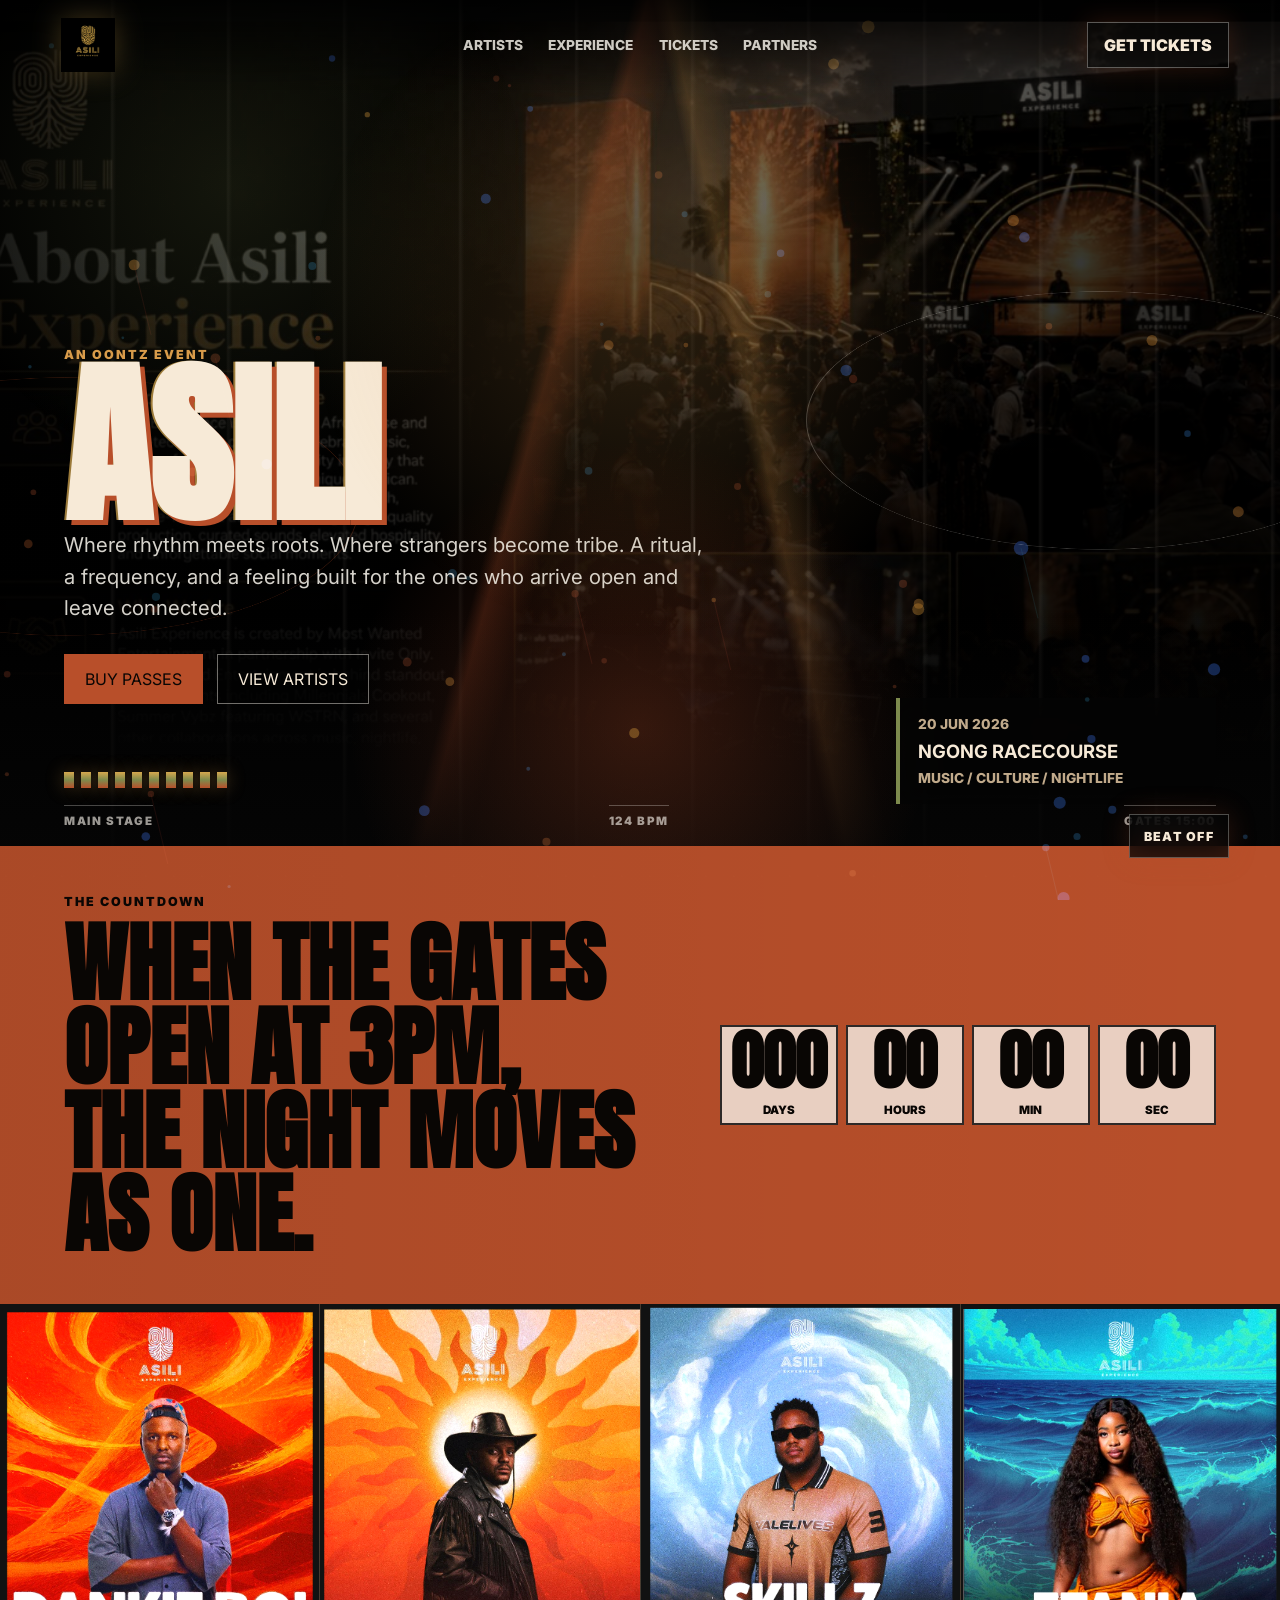
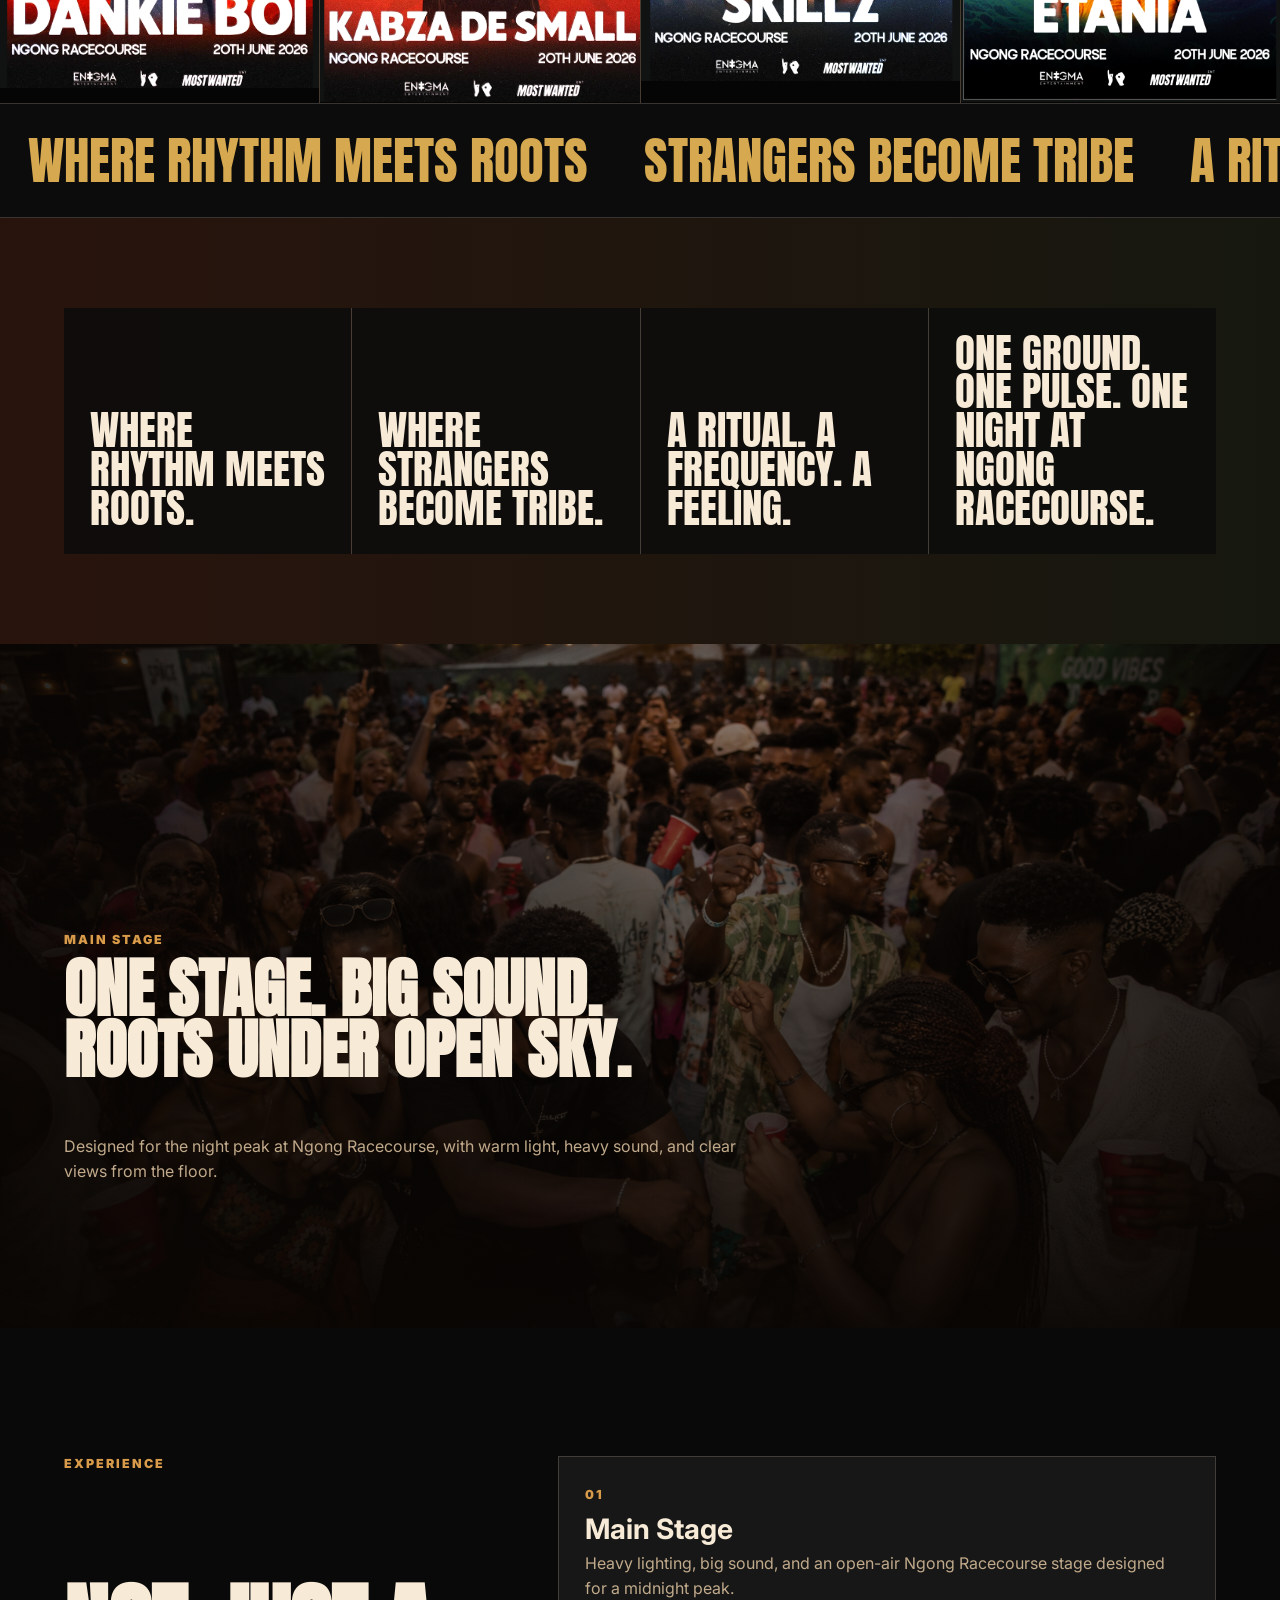
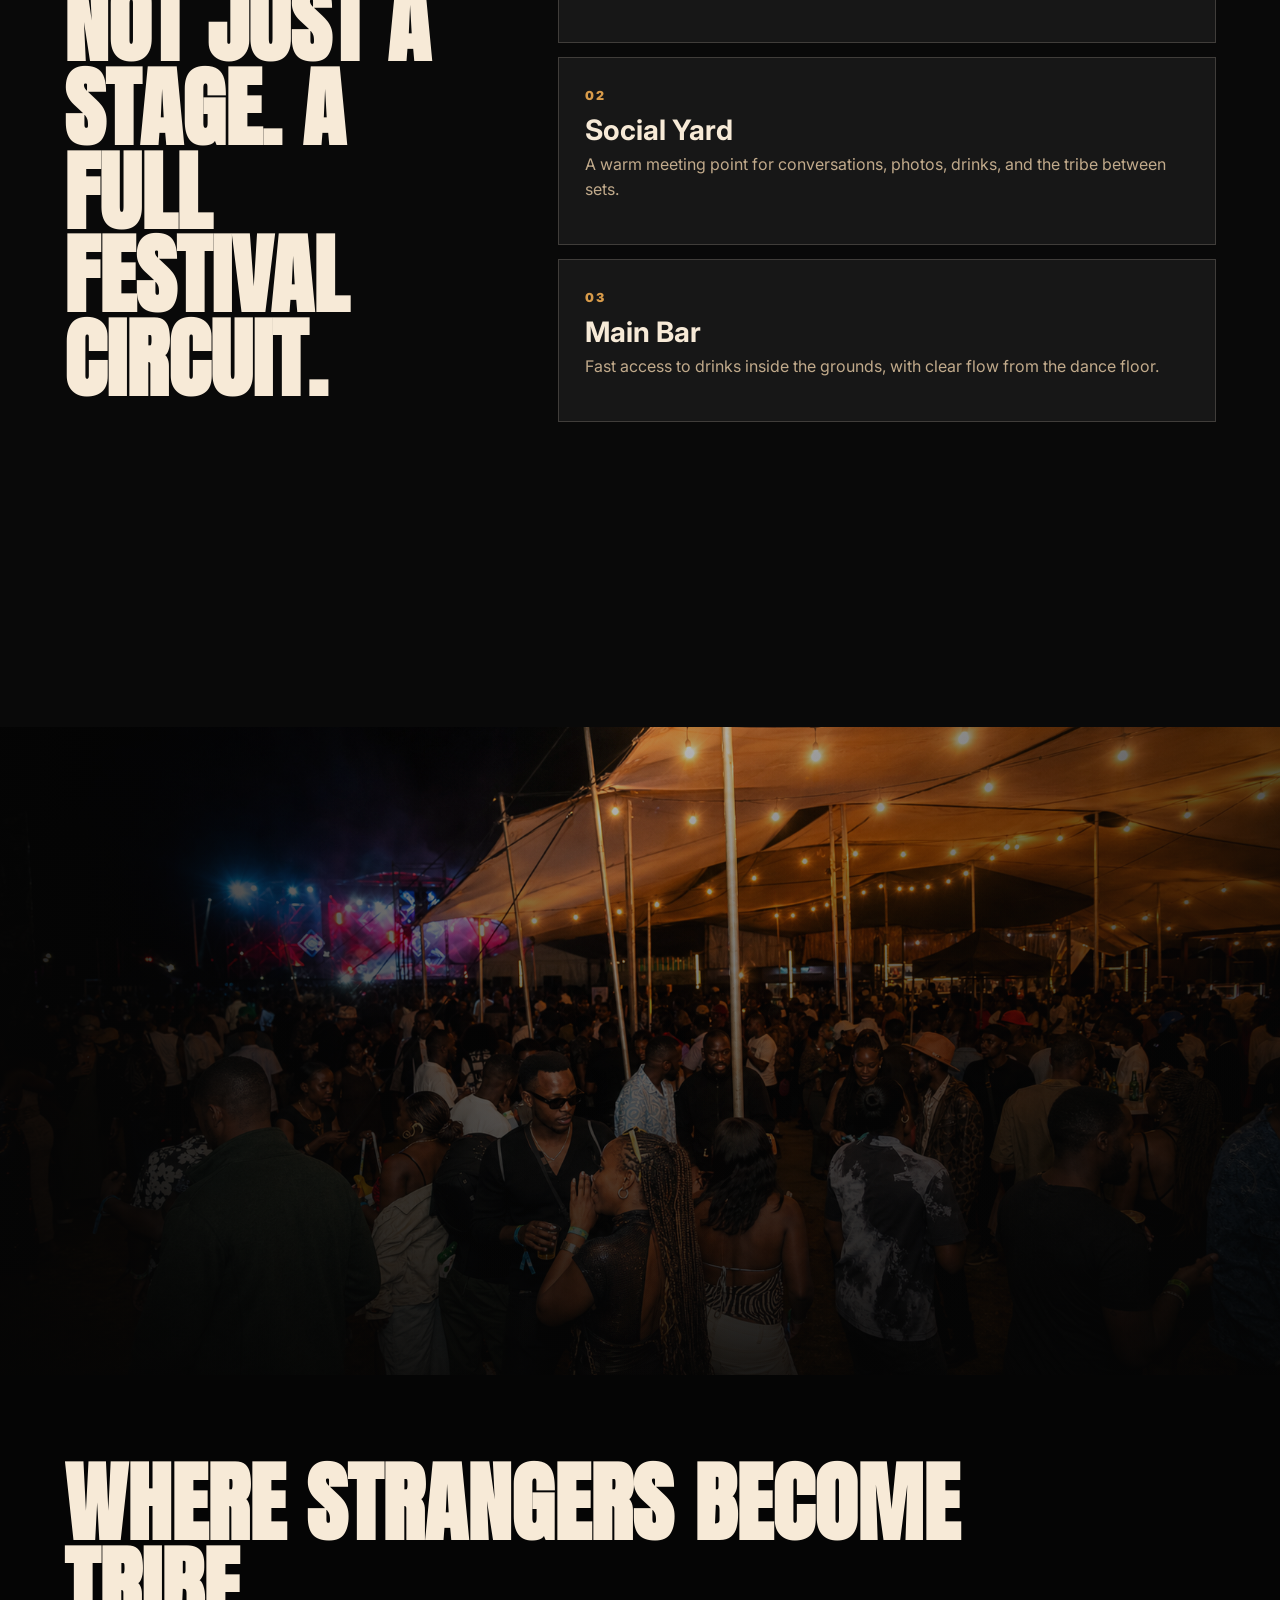
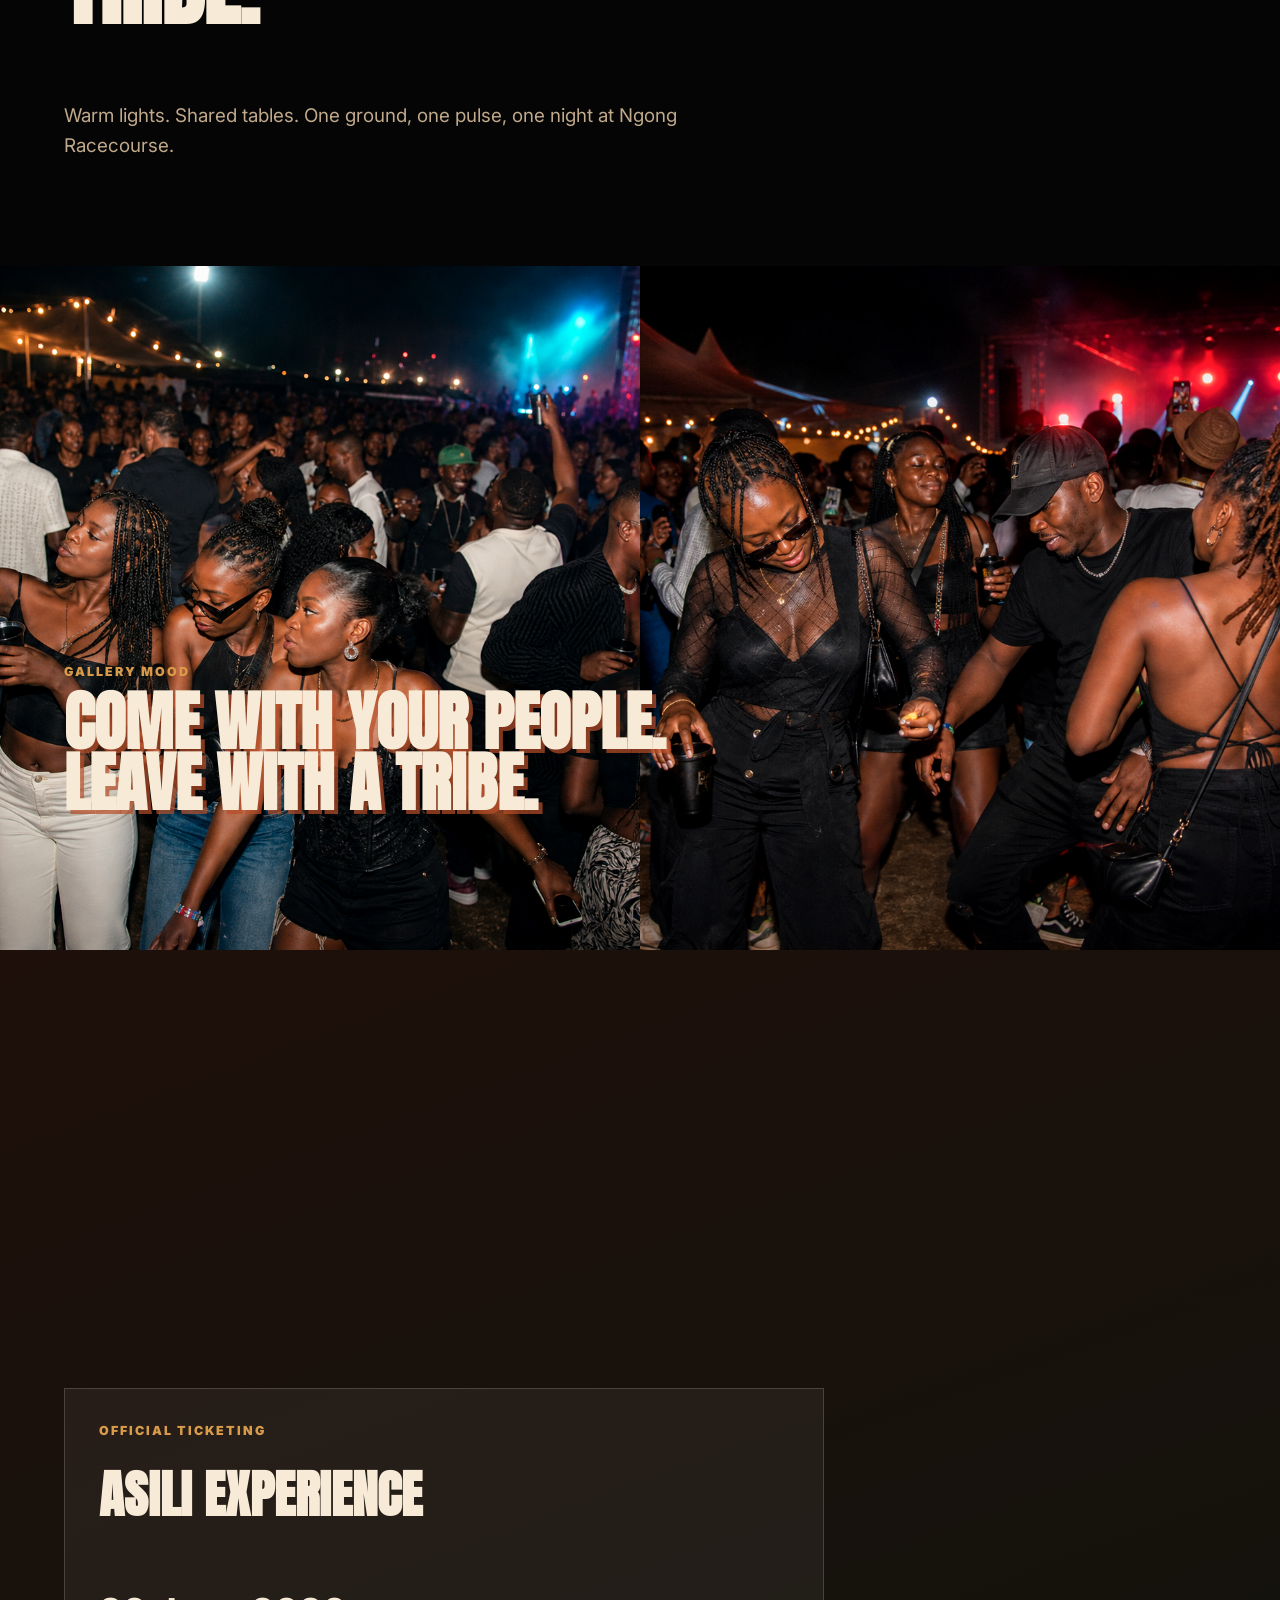
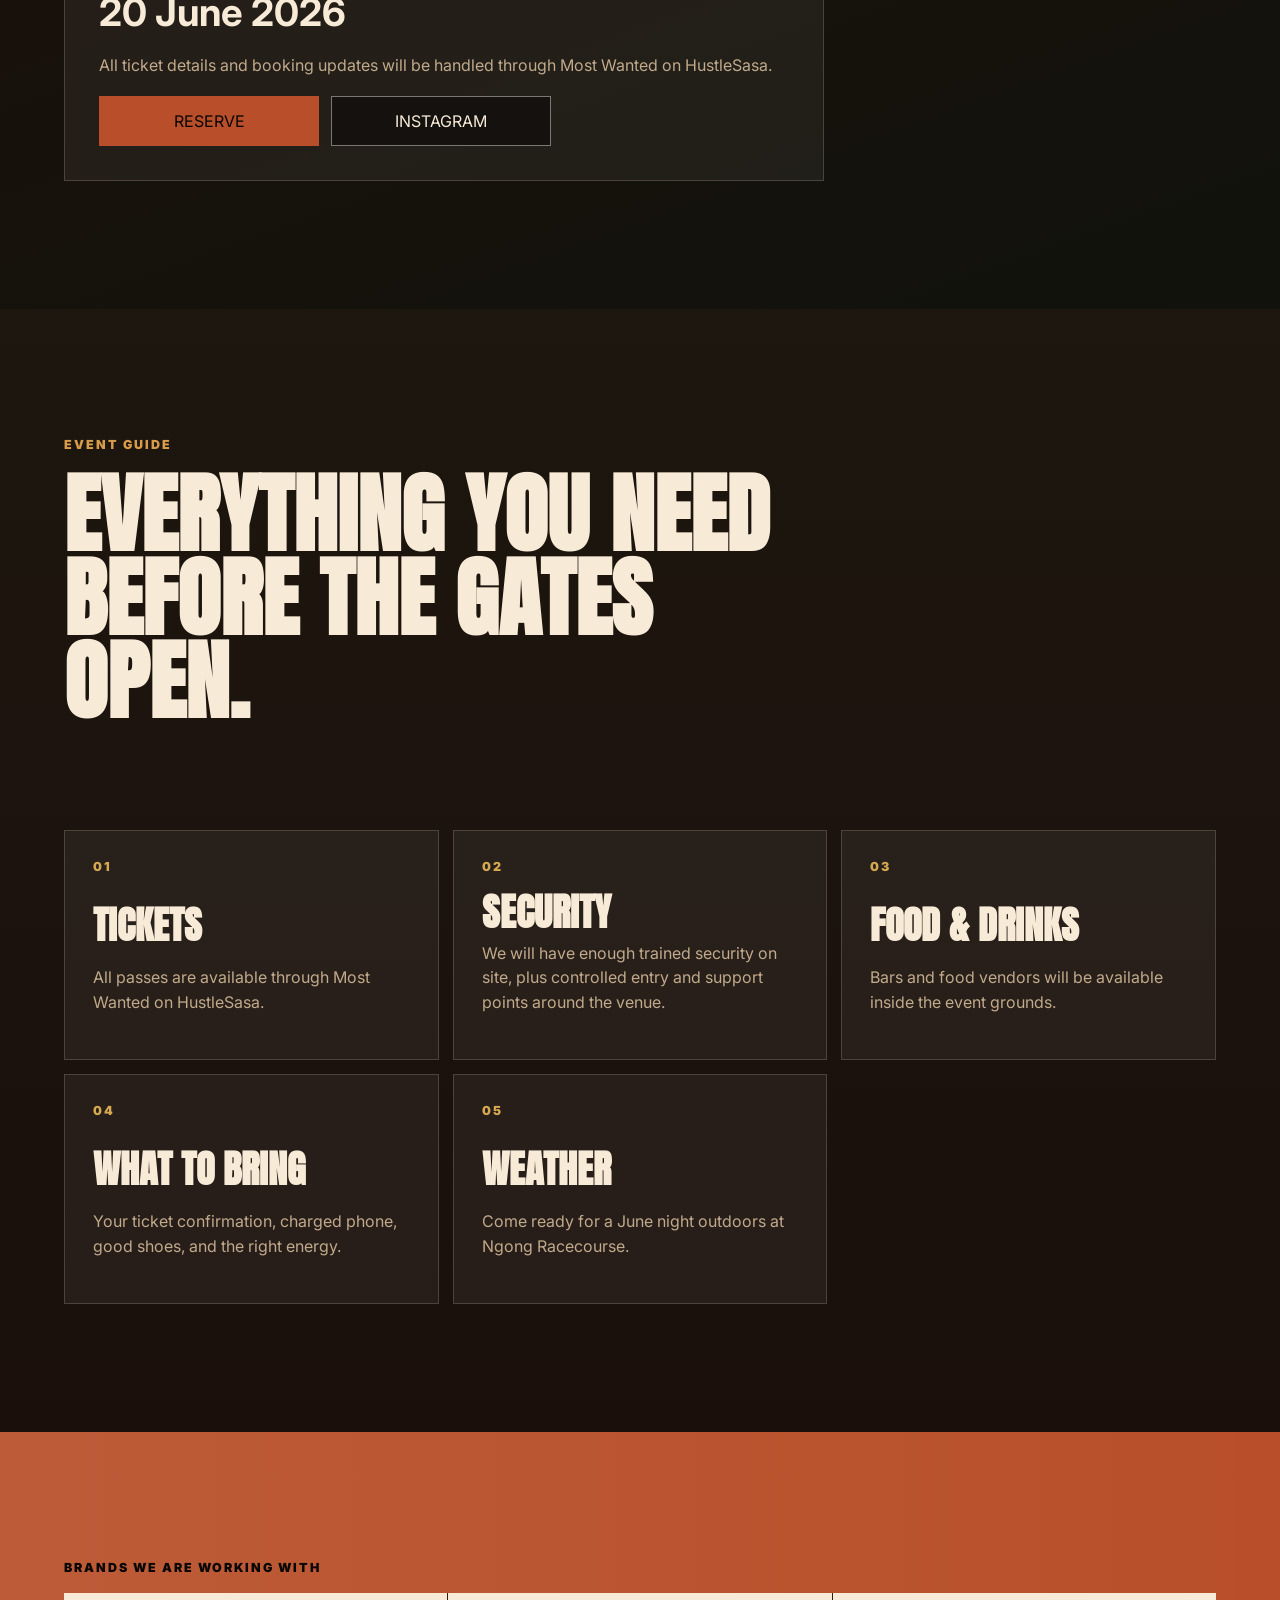
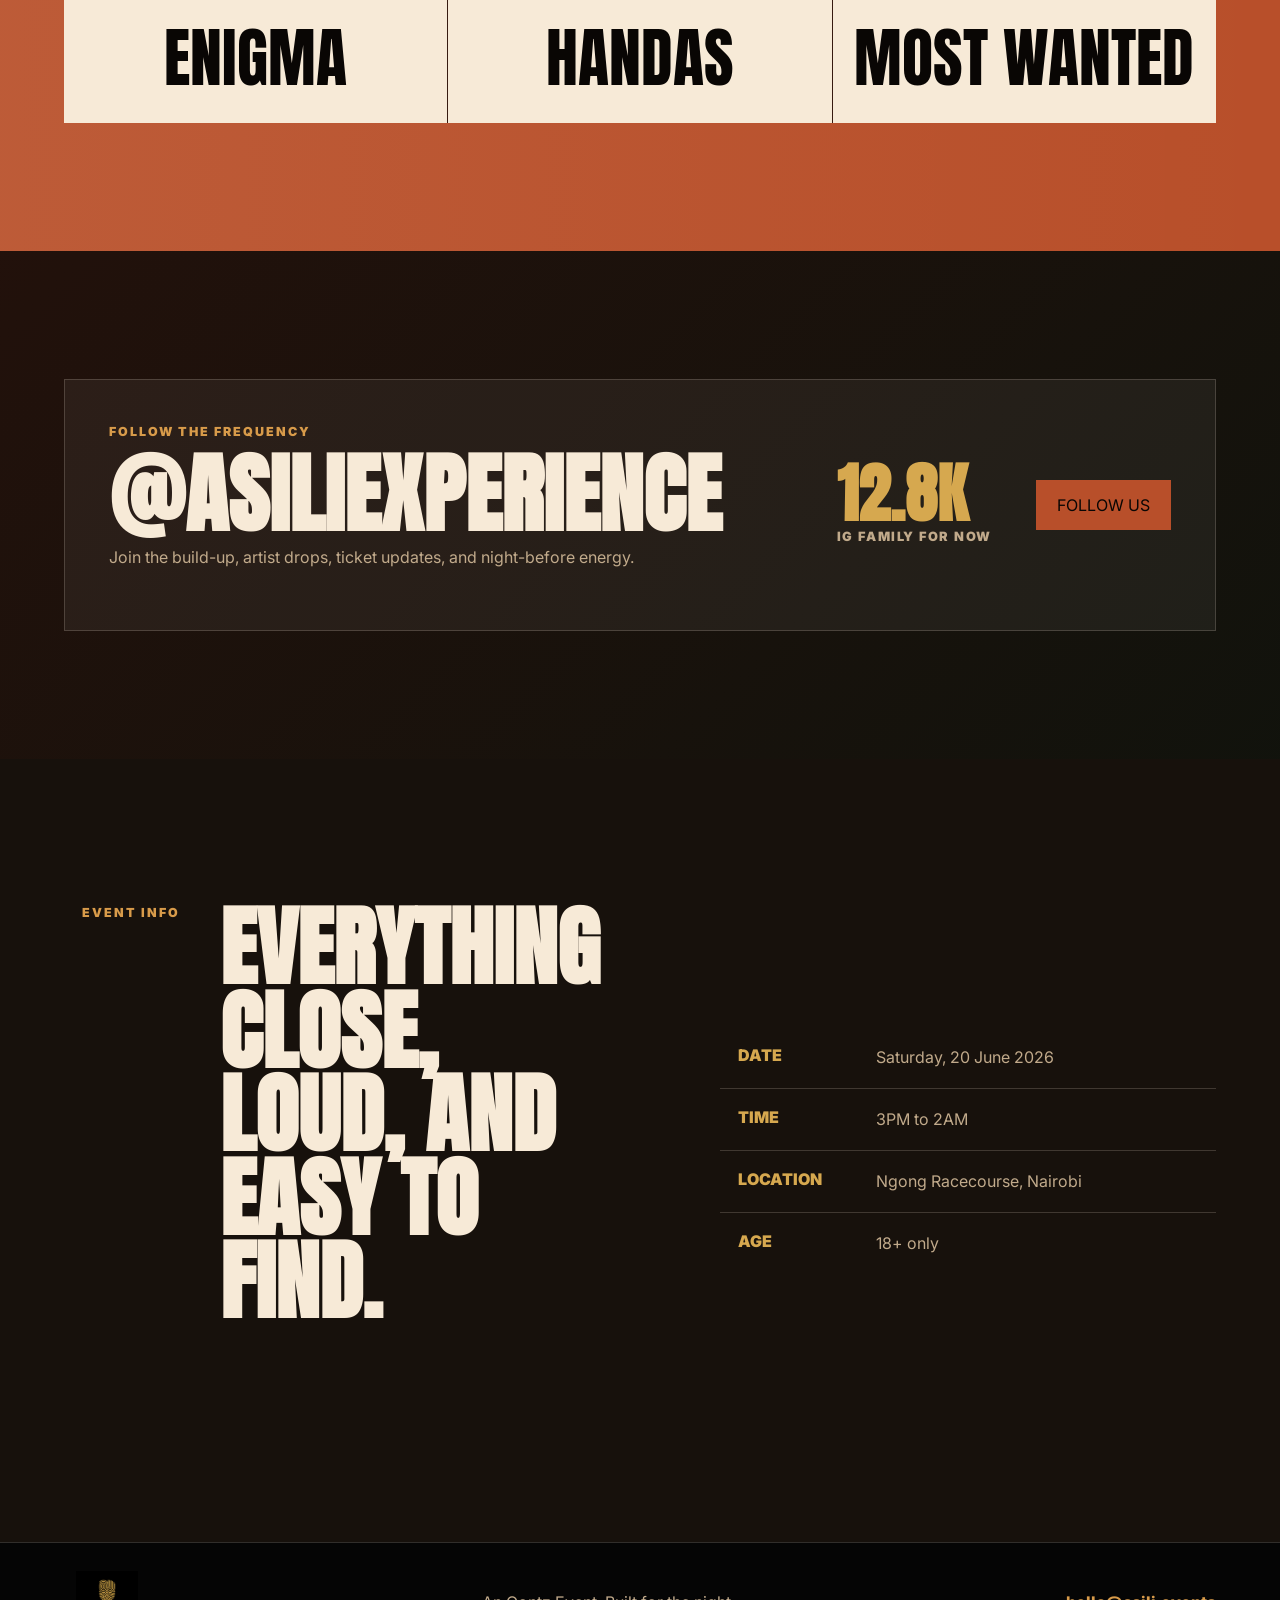
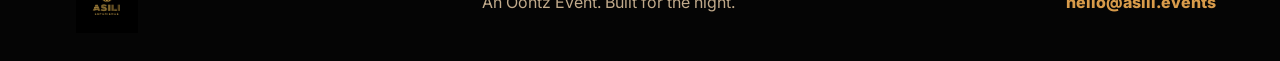
==== index.html @ e6441e40 "Update stage background and align artist posters" ====
<!doctype html>
<html lang="en">
  <head>
    <meta charset="utf-8">
    <meta name="viewport" content="width=device-width, initial-scale=1">
    <title>ASILI | An Oontz Event</title>
    <meta
      name="description"
      content="ASILI is an Oontz event built for music, culture, night energy, and coastal festival heat."
    >
    <link rel="preconnect" href="https://fonts.googleapis.com">
    <link rel="preconnect" href="https://fonts.gstatic.com" crossorigin>
    <link
      href="https://fonts.googleapis.com/css2?family=Anton&family=Inter:wght@400;600;700;800;900&display=swap"
      rel="stylesheet"
    >
    <link rel="stylesheet" href="styles.css?v=20260611">
  </head>
  <body>
    <canvas class="beat-field" aria-hidden="true"></canvas>
    <div class="cursor-light" aria-hidden="true"></div>
    <div class="noise" aria-hidden="true"></div>
    <button class="audio-toggle" type="button" data-audio-toggle aria-pressed="false">
      Beat Off
    </button>
    <header class="site-header">
      <a class="brand" href="#top" aria-label="ASILI home">
        <img class="brand-logo" src="assets/asili-logo-official.png" alt="ASILI Experience">
      </a>
      <nav class="nav-links" aria-label="Primary navigation">
        <a href="#artists">Artists</a>
        <a href="#experience">Experience</a>
        <a href="#tickets">Tickets</a>
        <a href="#partners">Partners</a>
      </nav>
      <a class="nav-ticket" href="https://mostwanted.hustlesasa.shop/?utm_source=ig&utm_medium=social&utm_content=link_in_bio&fbclid=PAZXh0bgNhZW0CMTEAc3J0YwZhcHBfaWQPOTM2NjE5NzQzMzkyNDU5AAGn_1s_jsOJiyk4CDyZP5e3llBT3lIYCwSKj093tluScpbPhsxuHTpS0KUFDSg_aem_HzJawruH-vDiHmQjQ0k3qQ&utm_id=97760_v0_s00_e0_tv3" target="_blank" rel="noopener">Get Tickets</a>
    </header>

    <main id="top">
      <section class="hero" aria-label="ASILI event introduction">
        <img class="hero-image" src="assets/about-asili-experience.png" alt="ASILI Experience crowd and main stage visual">
        <div class="hero-scrim"></div>
        <div class="hero-orbit orbit-one" aria-hidden="true"></div>
        <div class="hero-orbit orbit-two" aria-hidden="true"></div>
        <div class="hero-content">
          <p class="eyebrow">An Oontz Event</p>
          <h1>ASILI</h1>
          <p class="hero-copy">
            Where rhythm meets roots. Where strangers become tribe. A ritual, a frequency, and a feeling built for the ones who arrive open and leave connected.
          </p>
          <div class="hero-actions" aria-label="Primary actions">
            <a class="button button-primary" href="https://mostwanted.hustlesasa.shop/?utm_source=ig&utm_medium=social&utm_content=link_in_bio&fbclid=PAZXh0bgNhZW0CMTEAc3J0YwZhcHBfaWQPOTM2NjE5NzQzMzkyNDU5AAGn_1s_jsOJiyk4CDyZP5e3llBT3lIYCwSKj093tluScpbPhsxuHTpS0KUFDSg_aem_HzJawruH-vDiHmQjQ0k3qQ&utm_id=97760_v0_s00_e0_tv3" target="_blank" rel="noopener">Buy Passes</a>
            <a class="button button-secondary" href="#artists">View Artists</a>
          </div>
          <div class="sound-meter" aria-hidden="true">
            <span></span><span></span><span></span><span></span><span></span>
            <span></span><span></span><span></span><span></span><span></span>
          </div>
        </div>
        <div class="hero-panel" aria-label="Event details">
          <span>20 Jun 2026</span>
          <strong>Ngong Racecourse</strong>
          <span>Music / Culture / Nightlife</span>
        </div>
        <div class="stage-hud" aria-hidden="true">
          <span>MAIN STAGE</span>
          <span>124 BPM</span>
          <span>GATES 15:00</span>
        </div>
      </section>

      <section class="countdown-section" aria-label="Countdown to ASILI">
        <div class="section-inner countdown-grid">
          <div>
            <p class="section-kicker">The countdown</p>
            <h2>When the gates open at 3PM, the night moves as one.</h2>
          </div>
          <div class="countdown" data-event-date="2026-06-20T15:00:00+03:00" aria-live="polite">
            <div><strong data-days>000</strong><span>Days</span></div>
            <div><strong data-hours>00</strong><span>Hours</span></div>
            <div><strong data-minutes>00</strong><span>Min</span></div>
            <div><strong data-seconds>00</strong><span>Sec</span></div>
          </div>
        </div>
      </section>

      <section id="artists" class="visuals-section" aria-label="ASILI artist visuals">
        <div class="visual-card visual-artist">
          <img src="assets/dankie-official-poster.png" alt="Dankie Boi ASILI artist poster">
        </div>
        <div class="visual-card visual-artist">
          <img src="assets/kabza-official-poster.png" alt="Kabza De Small ASILI artist poster">
        </div>
        <div class="visual-card visual-artist">
          <img src="assets/skillz-official-poster.png" alt="Skillz ASILI artist poster">
        </div>
        <div class="visual-card visual-artist">
          <img src="assets/etania-official-poster.png" alt="Etania ASILI artist poster">
        </div>
      </section>

      <section class="marquee" aria-label="ASILI highlights">
        <div class="marquee-track">
          <span>Where rhythm meets roots</span>
          <span>Strangers become tribe</span>
          <span>A ritual</span>
          <span>A frequency</span>
          <span>A feeling</span>
          <span>Afro-house</span>
          <span>Live percussion</span>
          <span>Food village</span>
          <span>Fashion drops</span>
          <span>Sunset warmup</span>
          <span>After-dark stage</span>
          <span>Afro-house</span>
          <span>Live percussion</span>
          <span>Food village</span>
          <span>Fashion drops</span>
        </div>
      </section>

      <section class="manifesto" aria-label="ASILI manifesto">
        <div class="section-inner manifesto-grid">
          <p>Where rhythm meets roots.</p>
          <p>Where strangers become tribe.</p>
          <p>A ritual. A frequency. A feeling.</p>
          <p>One ground. One pulse. One night at Ngong Racecourse.</p>
        </div>
      </section>

      <section class="stage-section" aria-label="ASILI main stage">
        <img src="assets/main-stage-crowd-party.png" alt="ASILI crowd dancing under warm lights">
        <div class="stage-copy">
          <p class="section-kicker">Main stage</p>
          <h2>One stage. Big sound. Roots under open sky.</h2>
          <p>Designed for the night peak at Ngong Racecourse, with warm light, heavy sound, and clear views from the floor.</p>
        </div>
      </section>

      <section id="experience" class="section experience-section">
        <div class="section-inner split-layout">
          <div class="section-heading">
            <p class="section-kicker">Experience</p>
            <h2>Not just a stage. A full festival circuit.</h2>
          </div>
          <div class="experience-grid">
            <article>
              <span>01</span>
              <h3>Main Stage</h3>
              <p>Heavy lighting, big sound, and an open-air Ngong Racecourse stage designed for a midnight peak.</p>
            </article>
            <article>
              <span>02</span>
              <h3>Social Yard</h3>
              <p>A warm meeting point for conversations, photos, drinks, and the tribe between sets.</p>
            </article>
            <article>
              <span>03</span>
              <h3>Main Bar</h3>
              <p>Fast access to drinks inside the grounds, with clear flow from the dance floor.</p>
            </article>
            <article>
              <span>04</span>
              <h3>Content Moments</h3>
              <p>Photo-ready zones and creator-friendly moments built into the event flow.</p>
            </article>
          </div>
        </div>
      </section>

      <section class="tent-section" aria-label="ASILI crowd under the tent">
        <img src="assets/asili-crowd-tent.png" alt="Festivalgoers under a tent at an ASILI-style night event">
      </section>

      <section class="tent-words" aria-label="ASILI tent words">
        <div class="section-inner">
          <h2>Where strangers become tribe.</h2>
          <p>Warm lights. Shared tables. One ground, one pulse, one night at Ngong Racecourse.</p>
        </div>
      </section>

      <section class="party-gallery" aria-label="ASILI party gallery">
        <img src="assets/asili-party-crowd.png" alt="People partying at ASILI">
        <img src="assets/asili-dancing-crowd.png" alt="People dancing at ASILI">
        <div class="gallery-copy">
          <p class="section-kicker">Gallery mood</p>
          <h2>Come with your people. Leave with a tribe.</h2>
        </div>
      </section>

      <section id="tickets" class="section tickets-section">
        <div class="section-inner">
          <div class="section-heading">
            <p class="section-kicker">Tickets</p>
            <h2>Book through HustleSasa.</h2>
          </div>
          <div class="ticket-grid">
            <article class="ticket-card ticket-cta">
              <p>Official ticketing</p>
              <h3>ASILI Experience</h3>
              <strong>20 June 2026</strong>
              <span>All ticket details and booking updates will be handled through Most Wanted on HustleSasa.</span>
              <div class="ticket-actions">
                <a class="button button-primary" href="https://mostwanted.hustlesasa.shop/?utm_source=ig&utm_medium=social&utm_content=link_in_bio&fbclid=PAZXh0bgNhZW0CMTEAc3J0YwZhcHBfaWQPOTM2NjE5NzQzMzkyNDU5AAGn_1s_jsOJiyk4CDyZP5e3llBT3lIYCwSKj093tluScpbPhsxuHTpS0KUFDSg_aem_HzJawruH-vDiHmQjQ0k3qQ&utm_id=97760_v0_s00_e0_tv3" target="_blank" rel="noopener">Reserve</a>
                <a class="button button-secondary" href="https://www.instagram.com/asiliexperience/" target="_blank" rel="noopener">Instagram</a>
              </div>
            </article>
          </div>
        </div>
      </section>

      <section class="guide-section section" aria-label="ASILI event guide">
        <div class="section-inner">
          <div class="section-heading">
            <p class="section-kicker">Event guide</p>
            <h2>Everything you need before the gates open.</h2>
          </div>
          <div class="guide-grid">
            <article>
              <span>01</span>
              <h3>Tickets</h3>
              <p>All passes are available through Most Wanted on HustleSasa.</p>
            </article>
            <article>
              <span>02</span>
              <h3>Security</h3>
              <p>We will have enough trained security on site, plus controlled entry and support points around the venue.</p>
            </article>
            <article>
              <span>03</span>
              <h3>Food & Drinks</h3>
              <p>Bars and food vendors will be available inside the event grounds.</p>
            </article>
            <article>
              <span>04</span>
              <h3>What To Bring</h3>
              <p>Your ticket confirmation, charged phone, good shoes, and the right energy.</p>
            </article>
            <article>
              <span>05</span>
              <h3>Weather</h3>
              <p>Come ready for a June night outdoors at Ngong Racecourse.</p>
            </article>
          </div>
        </div>
      </section>

      <section id="partners" class="brands-section section" aria-label="ASILI partner brands">
        <div class="section-inner">
          <p class="section-kicker">Brands we are working with</p>
          <div class="brand-strip">
            <span>Enigma</span>
            <span>Handas</span>
            <span>Most Wanted</span>
          </div>
        </div>
      </section>

      <section class="social-section section" aria-label="Follow ASILI on Instagram">
        <div class="section-inner social-card">
          <div>
            <p class="section-kicker">Follow the frequency</p>
            <h2>@asiliexperience</h2>
            <p>Join the build-up, artist drops, ticket updates, and night-before energy.</p>
          </div>
          <div class="social-stat">
            <strong>12.8K</strong>
            <span>IG family for now</span>
          </div>
          <a
            class="button button-primary"
            href="https://www.instagram.com/asiliexperience/"
            target="_blank"
            rel="noopener"
          >Follow Us</a>
        </div>
      </section>

      <section id="info" class="section info-section">
        <div class="section-inner info-grid">
          <div>
            <p class="section-kicker">Event info</p>
            <h2>Everything close, loud, and easy to find.</h2>
          </div>
          <dl>
            <div>
              <dt>Date</dt>
              <dd>Saturday, 20 June 2026</dd>
            </div>
            <div>
              <dt>Time</dt>
              <dd>3PM to 2AM</dd>
            </div>
            <div>
              <dt>Location</dt>
              <dd>Ngong Racecourse, Nairobi</dd>
            </div>
            <div>
              <dt>Age</dt>
              <dd>18+ only</dd>
            </div>
          </dl>
        </div>
      </section>
    </main>

    <footer class="site-footer">
      <img class="footer-logo" src="assets/asili-logo-official.png" alt="ASILI Experience">
      <p>An Oontz Event. Built for the night.</p>
      <a href="mailto:hello@asili.events">hello@asili.events</a>
    </footer>

    <script src="script.js"></script>
  </body>
</html>
---- styles.css ----
:root {
  --ink: #f7ead7;
  --muted: #c1aa8b;
  --black: #090604;
  --charcoal: #17110c;
  --red: #b84f2a;
  --pink: #8f3f2f;
  --cyan: #d89b4a;
  --gold: #d6a84f;
  --green: #7d8a4d;
  --line: rgba(247, 234, 215, 0.18);
  --max: 1180px;
}

* {
  box-sizing: border-box;
}

html {
  scroll-behavior: smooth;
}

body {
  margin: 0;
  background:
    radial-gradient(circle at 18% 10%, rgba(184, 79, 42, 0.18), transparent 32%),
    radial-gradient(circle at 82% 18%, rgba(125, 138, 77, 0.14), transparent 30%),
    var(--black);
  color: var(--ink);
  font-family: Inter, system-ui, -apple-system, BlinkMacSystemFont, "Segoe UI", sans-serif;
  overflow-x: hidden;
}

body.is-scrolled .site-header {
  background: rgba(5, 5, 5, 0.86);
  border-bottom: 1px solid rgba(248, 244, 236, 0.12);
  backdrop-filter: blur(18px);
}

body.beat-is-on .hero-image {
  animation-duration: 9s;
  filter: saturate(1.25) contrast(1.08);
}

body.beat-is-on h1,
body.beat-is-on .brand-strip span {
  animation-duration: 1.1s;
}

body.beat-is-on .sound-meter span {
  animation-duration: 360ms;
}

body.beat-is-on .visual-crowd img,
body.beat-is-on .party-gallery img {
  animation-duration: 5.5s;
}

a {
  color: inherit;
  text-decoration: none;
}

.beat-field,
.cursor-light {
  position: fixed;
  inset: 0;
  pointer-events: none;
}

.beat-field {
  z-index: 1;
  opacity: 0.72;
  mix-blend-mode: screen;
}

.cursor-light {
  z-index: 4;
  background: radial-gradient(circle at var(--x, 50%) var(--y, 34%), rgba(216, 155, 74, 0.2), transparent 26vw);
  transition: background-position 120ms linear;
}

.noise {
  position: fixed;
  inset: 0;
  z-index: 5;
  pointer-events: none;
  opacity: 0.16;
  background-image:
    radial-gradient(circle at 20% 30%, rgba(247, 234, 215, 0.15) 0 1px, transparent 1px),
    radial-gradient(circle at 80% 70%, rgba(214, 168, 79, 0.12) 0 1px, transparent 1px);
  background-size: 28px 28px, 18px 18px;
  mix-blend-mode: soft-light;
}

.site-header {
  position: fixed;
  top: 0;
  left: 0;
  right: 0;
  z-index: 20;
  display: grid;
  grid-template-columns: 1fr auto 1fr;
  align-items: center;
  gap: 24px;
  padding: 18px clamp(18px, 4vw, 54px);
  background: linear-gradient(180deg, rgba(0, 0, 0, 0.78), rgba(0, 0, 0, 0));
  transition: background 220ms ease, border-color 220ms ease, backdrop-filter 220ms ease;
}

.audio-toggle {
  position: fixed;
  right: clamp(18px, 4vw, 54px);
  bottom: clamp(18px, 4vw, 42px);
  z-index: 50;
  min-height: 44px;
  padding: 11px 14px;
  border: 1px solid rgba(248, 244, 236, 0.3);
  background: rgba(5, 5, 5, 0.72);
  color: var(--ink);
  font: inherit;
  font-size: 0.78rem;
  font-weight: 900;
  letter-spacing: 0.1em;
  text-transform: uppercase;
  cursor: pointer;
  backdrop-filter: blur(14px);
  box-shadow: 0 0 28px rgba(184, 79, 42, 0.22);
}

.audio-toggle[aria-pressed="true"] {
  border-color: rgba(125, 138, 77, 0.72);
  background: var(--green);
  color: var(--black);
  box-shadow: 0 0 34px rgba(125, 138, 77, 0.42);
}

.brand,
.nav-ticket,
.button {
  font-weight: 900;
  text-transform: uppercase;
}

.brand {
  display: inline-flex;
  align-items: center;
  gap: 10px;
  letter-spacing: 0.08em;
}

.brand-logo {
  width: 74px;
  height: 54px;
  object-fit: contain;
  object-position: center;
  filter: drop-shadow(0 0 14px rgba(214, 168, 79, 0.28));
}

.nav-links {
  display: flex;
  align-items: center;
  gap: clamp(14px, 2vw, 28px);
  color: rgba(248, 244, 236, 0.82);
  font-size: 0.86rem;
  font-weight: 800;
  text-transform: uppercase;
}

.nav-links a {
  position: relative;
}

.nav-links a::after {
  position: absolute;
  left: 0;
  right: 0;
  bottom: -8px;
  height: 2px;
  content: "";
  background: var(--cyan);
  transform: scaleX(0);
  transform-origin: left;
  transition: transform 180ms ease;
}

.nav-links a:hover::after {
  transform: scaleX(1);
}

.nav-ticket {
  justify-self: end;
  padding: 12px 16px;
  border: 1px solid rgba(248, 244, 236, 0.34);
  background: rgba(5, 5, 5, 0.5);
  box-shadow: 0 0 24px rgba(184, 79, 42, 0.22);
}

.hero {
  position: relative;
  min-height: 94svh;
  display: grid;
  align-items: end;
  padding: 110px clamp(18px, 5vw, 72px) 58px;
  overflow: hidden;
  isolation: isolate;
}

.hero-image,
.hero-scrim,
.hero::before,
.hero::after {
  position: absolute;
  inset: 0;
}

.hero::before {
  z-index: 1;
  content: "";
  background:
    linear-gradient(105deg, transparent 0 42%, rgba(184, 79, 42, 0.24) 43%, transparent 46%),
    linear-gradient(78deg, transparent 0 57%, rgba(216, 155, 74, 0.18) 58%, transparent 61%),
    repeating-linear-gradient(90deg, transparent 0 110px, rgba(247, 234, 215, 0.05) 112px, transparent 116px);
  animation: lightSweep 5.2s ease-in-out infinite;
  mix-blend-mode: warm-light;
}

.hero::after {
  z-index: 1;
  content: "";
  background:
    radial-gradient(circle at 50% 86%, rgba(184, 79, 42, 0.28), transparent 30%),
    radial-gradient(circle at 18% 22%, rgba(125, 138, 77, 0.16), transparent 24%),
    linear-gradient(transparent 0 72%, rgba(5, 5, 5, 0.9));
}

.hero-image {
  width: 100%;
  height: 100%;
  object-fit: cover;
  filter: sepia(0.18) saturate(0.9) contrast(1.08) brightness(0.88);
  animation: heroDrift 18s ease-in-out infinite alternate;
}

.hero-scrim {
  background:
    linear-gradient(90deg, rgba(0, 0, 0, 0.84), rgba(0, 0, 0, 0.28) 48%, rgba(0, 0, 0, 0.72)),
    linear-gradient(180deg, rgba(0, 0, 0, 0.12), rgba(0, 0, 0, 0.94) 90%);
}

.hero-orbit {
  position: absolute;
  width: 46vw;
  aspect-ratio: 1;
  border: 1px solid rgba(248, 244, 236, 0.24);
  border-radius: 50%;
  transform: rotateX(64deg);
  filter: drop-shadow(0 0 18px rgba(216, 155, 74, 0.24));
}

.orbit-one {
  right: -9vw;
  top: 14vh;
  animation: spinRing 22s linear infinite;
}

.orbit-two {
  left: -18vw;
  bottom: 5vh;
  border-color: rgba(184, 79, 42, 0.28);
  animation: spinRing 28s linear infinite reverse;
}

.hero-content {
  position: relative;
  z-index: 3;
  max-width: 800px;
}

.eyebrow,
.section-kicker,
.ticket-card p,
.experience-grid span {
  color: var(--cyan);
  font-size: 0.78rem;
  font-weight: 900;
  letter-spacing: 0.16em;
  text-transform: uppercase;
}

h1,
h2,
h3,
p {
  margin-top: 0;
}

h1 {
  margin-bottom: 10px;
  font-family: Anton, Impact, sans-serif;
  font-size: clamp(4.6rem, 15vw, 11rem);
  line-height: 0.82;
  letter-spacing: 0;
  text-transform: uppercase;
  text-shadow: 5px 5px 0 var(--red), -2px 0 0 rgba(214, 168, 79, 0.72);
  animation: titlePulse 2.8s steps(2, end) infinite;
}

.hero-copy {
  max-width: 650px;
  color: rgba(248, 244, 236, 0.86);
  font-size: clamp(1rem, 2.2vw, 1.28rem);
  line-height: 1.55;
}

.hero-actions {
  display: flex;
  flex-wrap: wrap;
  gap: 14px;
  margin-top: 30px;
}

.sound-meter {
  display: grid;
  grid-template-columns: repeat(10, 10px);
  align-items: end;
  gap: 7px;
  height: 54px;
  margin-top: 30px;
}

.sound-meter span {
  display: block;
  height: 16px;
  background: linear-gradient(180deg, var(--gold), var(--green), var(--red));
  box-shadow: 0 0 18px rgba(216, 155, 74, 0.35);
  transform-origin: bottom;
  animation: meterBounce 820ms ease-in-out infinite alternate;
}

.sound-meter span:nth-child(2n) {
  animation-duration: 520ms;
}

.sound-meter span:nth-child(3n) {
  animation-duration: 680ms;
}

.sound-meter span:nth-child(4n) {
  animation-duration: 980ms;
}

.button {
  font: inherit;
  display: inline-flex;
  min-height: 48px;
  align-items: center;
  justify-content: center;
  padding: 14px 20px;
  border: 1px solid transparent;
  transition: transform 180ms ease, background 180ms ease, color 180ms ease;
  cursor: pointer;
}

.button:hover {
  transform: translateY(-2px);
}

.button-primary {
  background: var(--red);
  color: var(--black);
}

.button-secondary {
  border-color: rgba(248, 244, 236, 0.45);
  background: rgba(0, 0, 0, 0.42);
}

.hero-panel {
  position: absolute;
  right: clamp(18px, 5vw, 72px);
  bottom: 42px;
  z-index: 3;
  display: grid;
  gap: 8px;
  width: min(320px, calc(100% - 36px));
  padding: 18px;
  border-left: 4px solid var(--green);
  background: rgba(5, 5, 5, 0.68);
  backdrop-filter: blur(14px);
  animation: panelFloat 3.8s ease-in-out infinite;
}

.stage-hud {
  position: absolute;
  left: clamp(18px, 5vw, 72px);
  right: clamp(18px, 5vw, 72px);
  bottom: 18px;
  z-index: 3;
  display: flex;
  justify-content: space-between;
  gap: 16px;
  color: rgba(248, 244, 236, 0.62);
  font-size: 0.72rem;
  font-weight: 900;
  letter-spacing: 0.14em;
  text-transform: uppercase;
}

.stage-hud span {
  padding-top: 8px;
  border-top: 1px solid rgba(248, 244, 236, 0.28);
}

.hero-panel strong {
  font-size: 1.15rem;
  text-transform: uppercase;
}

.hero-panel span {
  color: var(--muted);
  font-size: 0.86rem;
  font-weight: 800;
  text-transform: uppercase;
}

.section {
  padding: clamp(72px, 10vw, 130px) clamp(18px, 5vw, 72px);
}

.section-inner {
  width: min(100%, var(--max));
  margin: 0 auto;
}

.section-heading {
  display: grid;
  max-width: 750px;
  gap: 8px;
  margin-bottom: 34px;
}

.section-heading,
.experience-grid article,
.ticket-card,
.guide-grid article,
.info-grid dl {
  opacity: 0;
  transform: translateY(24px);
  transition: opacity 520ms ease, transform 520ms ease;
}

.section-heading.is-visible,
.experience-grid article.is-visible,
.ticket-card.is-visible,
.guide-grid article.is-visible,
.info-grid dl.is-visible {
  opacity: 1;
  transform: translateY(0);
}

h2 {
  font-family: Anton, Impact, sans-serif;
  font-size: clamp(2.45rem, 7vw, 5.5rem);
  line-height: 0.95;
  letter-spacing: 0;
  text-transform: uppercase;
}

h3 {
  font-size: clamp(1.25rem, 2.2vw, 2rem);
  line-height: 1;
}

.countdown-section {
  padding: 48px clamp(18px, 5vw, 72px);
  background:
    linear-gradient(90deg, rgba(9, 6, 4, 0.08), transparent),
    var(--red);
  color: var(--black);
}

.countdown-grid,
.info-grid {
  display: grid;
  grid-template-columns: minmax(0, 1fr) minmax(320px, 0.85fr);
  gap: clamp(28px, 6vw, 72px);
  align-items: center;
}

.countdown-grid .section-kicker {
  color: var(--black);
}

.countdown-grid h2 {
  margin-bottom: 0;
  max-width: 630px;
}

.countdown {
  display: grid;
  grid-template-columns: repeat(4, 1fr);
  gap: 8px;
}

.countdown div {
  display: grid;
  min-height: 100px;
  place-items: center;
  border: 2px solid rgba(5, 5, 5, 0.82);
  background: rgba(248, 244, 236, 0.78);
}

.countdown strong {
  font-family: Anton, Impact, sans-serif;
  font-size: clamp(2rem, 5vw, 4.2rem);
  line-height: 0.9;
}

.countdown span {
  font-size: 0.72rem;
  font-weight: 900;
  text-transform: uppercase;
}

.visuals-section {
  display: grid;
  grid-template-columns: repeat(4, minmax(240px, 1fr));
  gap: 1px;
  background: rgba(248, 244, 236, 0.14);
  overflow-x: auto;
}

.visual-card {
  position: relative;
  min-height: 0;
  aspect-ratio: 4 / 5;
  display: grid;
  align-items: end;
  overflow: hidden;
  isolation: isolate;
  padding: 0;
  background: #050505;
}

.visual-card img {
  position: absolute;
  inset: 0;
  z-index: -2;
  width: 100%;
  height: 100%;
  object-fit: cover;
  filter: saturate(1.06) contrast(1.05);
  transition: transform 700ms ease;
}

.visual-crowd img {
  animation: photoPulse 10s ease-in-out infinite alternate;
}

.visual-card::before {
  position: absolute;
  inset: 0;
  z-index: -1;
  content: "";
  background:
    linear-gradient(180deg, rgba(5, 5, 5, 0.08), rgba(5, 5, 5, 0.82)),
    radial-gradient(circle at 22% 22%, rgba(216, 155, 74, 0.18), transparent 28%);
}

.visuals-section .visual-card.visual-artist::before {
  display: none;
}

.visual-card:hover img {
  transform: scale(1.04);
}

.visual-card h2 {
  max-width: 520px;
  margin-bottom: 0;
  font-size: clamp(1.65rem, 3vw, 3.2rem);
  text-shadow: 3px 3px 0 rgba(184, 79, 42, 0.72);
}

.motion-dancers {
  position: absolute;
  inset: auto 5% 9% 5%;
  z-index: 1;
  height: 42%;
  pointer-events: none;
}

.motion-dancers span {
  position: absolute;
  bottom: 0;
  width: clamp(14px, 2vw, 28px);
  height: clamp(64px, 12vw, 142px);
  border-radius: 999px 999px 10px 10px;
  background:
    radial-gradient(circle at 50% 9%, rgba(248, 244, 236, 0.96) 0 11%, transparent 12%),
    linear-gradient(180deg, rgba(5, 5, 5, 0) 0 18%, rgba(5, 5, 5, 0.82) 19% 100%);
  box-shadow: 0 0 22px rgba(184, 79, 42, 0.22);
  opacity: 0.72;
  transform-origin: 50% 100%;
  animation: dancerMove 740ms ease-in-out infinite alternate;
  mix-blend-mode: screen;
}

.motion-dancers span::before,
.motion-dancers span::after {
  position: absolute;
  top: 31%;
  width: 70%;
  height: 7px;
  content: "";
  border-radius: 99px;
  background: rgba(248, 244, 236, 0.74);
  transform-origin: right center;
  animation: armWave 620ms ease-in-out infinite alternate;
}

.motion-dancers span::before {
  right: 53%;
}

.motion-dancers span::after {
  left: 53%;
  transform-origin: left center;
  animation-direction: alternate-reverse;
}

.motion-dancers span:nth-child(1) {
  left: 4%;
  animation-delay: -120ms;
}

.motion-dancers span:nth-child(2) {
  left: 21%;
  height: clamp(76px, 14vw, 160px);
  animation-delay: -330ms;
}

.motion-dancers span:nth-child(3) {
  left: 43%;
  animation-delay: -40ms;
}

.motion-dancers span:nth-child(4) {
  left: 64%;
  height: clamp(72px, 13vw, 150px);
  animation-delay: -250ms;
}

.motion-dancers span:nth-child(5) {
  left: 82%;
  animation-delay: -510ms;
}

.motion-dancers span:nth-child(6) {
  left: 13%;
  animation-delay: -700ms;
}

.motion-dancers span:nth-child(7) {
  left: 33%;
  animation-delay: -560ms;
}

.motion-dancers span:nth-child(8) {
  left: 57%;
  animation-delay: -820ms;
}

.motion-dancers span:nth-child(9) {
  left: 74%;
  animation-delay: -440ms;
}

.visual-artist img {
  object-fit: contain;
  object-position: center top;
}

.marquee {
  overflow: hidden;
  border-block: 1px solid var(--line);
  background: #0c0c0c;
}

.marquee-track {
  display: flex;
  width: max-content;
  animation: marquee 18s linear infinite;
}

.marquee span {
  padding: 18px 28px;
  color: var(--gold);
  font-family: Anton, Impact, sans-serif;
  font-size: clamp(1.8rem, 4vw, 3.2rem);
  text-transform: uppercase;
  white-space: nowrap;
}

.manifesto {
  padding: clamp(42px, 7vw, 92px) clamp(18px, 5vw, 72px);
  background:
    linear-gradient(90deg, rgba(184, 79, 42, 0.2), rgba(125, 138, 77, 0.14)),
    #050505;
}

.manifesto-grid {
  display: grid;
  grid-template-columns: repeat(4, 1fr);
  gap: 1px;
  background: rgba(248, 244, 236, 0.18);
}

.manifesto p {
  min-height: 170px;
  display: grid;
  align-items: end;
  margin: 0;
  padding: clamp(18px, 3vw, 26px);
  background: rgba(5, 5, 5, 0.86);
  color: var(--ink);
  font-family: Anton, Impact, sans-serif;
  font-size: clamp(1.8rem, 3.2vw, 3.4rem);
  line-height: 0.95;
  text-transform: uppercase;
}

.stage-section {
  position: relative;
  min-height: 76svh;
  display: grid;
  align-items: end;
  overflow: hidden;
  padding: clamp(72px, 10vw, 130px) clamp(18px, 5vw, 72px);
  background: #070504;
}

.stage-section img {
  position: absolute;
  inset: 0;
  z-index: 0;
  width: 100%;
  height: 100%;
  object-fit: cover;
  filter: sepia(0.16) saturate(0.92) brightness(0.82);
}

.stage-section::after {
  position: absolute;
  inset: 0;
  z-index: 1;
  content: "";
  background:
    linear-gradient(90deg, rgba(9, 6, 4, 0.86), rgba(9, 6, 4, 0.18) 55%, rgba(9, 6, 4, 0.72)),
    linear-gradient(180deg, rgba(9, 6, 4, 0.08), rgba(9, 6, 4, 0.92));
}

.stage-copy {
  position: relative;
  z-index: 2;
  width: min(100%, 680px);
}

.stage-copy h2 {
  font-size: clamp(2rem, 5vw, 4.2rem);
}

.stage-copy p:last-child {
  color: var(--muted);
  line-height: 1.55;
}

.experience-grid article,
.ticket-card {
  border: 1px solid var(--line);
  background: rgba(255, 255, 255, 0.055);
  transition: border-color 220ms ease, box-shadow 220ms ease, transform 220ms ease, background 220ms ease;
}

.experience-grid article:hover,
.ticket-card:hover {
  border-color: rgba(216, 155, 74, 0.62);
  box-shadow: 0 24px 80px rgba(0, 0, 0, 0.34), 0 0 34px rgba(216, 155, 74, 0.16);
  transform: translateY(-6px);
}

.experience-grid p,
.ticket-card span,
.info-grid dd,
.site-footer p {
  color: var(--muted);
  line-height: 1.55;
}

.split-layout {
  display: grid;
  grid-template-columns: 0.78fr 1.22fr;
  gap: clamp(26px, 6vw, 74px);
}

.experience-section {
  background: #090909;
}

.experience-grid {
  display: grid;
  gap: 14px;
}

.experience-grid article {
  padding: 26px;
}

.experience-grid h3 {
  margin: 12px 0 8px;
}

.tent-section {
  position: relative;
  min-height: 72svh;
  display: block;
  padding: clamp(72px, 10vw, 130px) clamp(18px, 5vw, 72px);
  overflow: hidden;
  isolation: isolate;
}

.tent-section img {
  position: absolute;
  inset: 0;
  z-index: -2;
  width: 100%;
  height: 100%;
  object-fit: cover;
  filter: saturate(1.08) contrast(1.04);
}

.tent-section::before,
.tent-section::after {
  position: absolute;
  inset: 0;
  content: "";
}

.tent-section::before {
  z-index: -1;
  background:
    linear-gradient(90deg, rgba(5, 5, 5, 0.84), rgba(5, 5, 5, 0.18) 48%, rgba(5, 5, 5, 0.64)),
    linear-gradient(180deg, rgba(5, 5, 5, 0.08), rgba(5, 5, 5, 0.88));
}

.tent-section::after {
  background: linear-gradient(112deg, transparent 0 54%, rgba(216, 155, 74, 0.18) 56%, transparent 61%);
  mix-blend-mode: soft-light;
  animation: lightSweep 6.4s ease-in-out infinite;
}

.tent-copy {
  position: relative;
  z-index: 2;
  width: min(100%, 760px);
}

.tent-copy p:last-child {
  max-width: 620px;
  color: rgba(248, 244, 236, 0.84);
  font-size: clamp(1rem, 2vw, 1.22rem);
  line-height: 1.6;
}

.tent-words {
  padding: clamp(42px, 7vw, 86px) clamp(18px, 5vw, 72px);
  background: #050505;
}

.tent-words h2 {
  max-width: 920px;
}

.tent-words p {
  max-width: 650px;
  color: var(--muted);
  font-size: clamp(1rem, 2vw, 1.18rem);
  line-height: 1.6;
}

.party-gallery {
  position: relative;
  display: grid;
  grid-template-columns: 1fr 1fr;
  min-height: 76svh;
  overflow: hidden;
}

.party-gallery img {
  width: 100%;
  height: 100%;
  min-height: 76svh;
  object-fit: cover;
  filter: saturate(1.06) contrast(1.05);
  animation: photoPulse 12s ease-in-out infinite alternate;
}

.party-gallery::before {
  position: absolute;
  inset: 0;
  content: "";
  background:
    linear-gradient(180deg, rgba(5, 5, 5, 0.08), rgba(5, 5, 5, 0.86)),
    radial-gradient(circle at 52% 48%, rgba(184, 79, 42, 0.2), transparent 34%);
}

.gallery-copy {
  position: absolute;
  z-index: 2;
  left: clamp(18px, 5vw, 72px);
  right: clamp(18px, 5vw, 72px);
  bottom: clamp(32px, 7vw, 84px);
  max-width: 620px;
}

.gallery-copy h2 {
  font-size: clamp(1.9rem, 5vw, 4rem);
  text-shadow: 4px 4px 0 rgba(184, 79, 42, 0.7);
}

.tickets-section {
  background:
    linear-gradient(160deg, rgba(184, 79, 42, 0.14), rgba(125, 138, 77, 0.1)),
    #050505;
}

.ticket-grid {
  display: grid;
  grid-template-columns: minmax(0, 1fr);
  gap: 16px;
}

.ticket-card {
  display: grid;
  min-height: 320px;
  align-content: space-between;
  gap: 18px;
  padding: clamp(22px, 4vw, 34px);
}

.ticket-cta {
  max-width: 760px;
}

.ticket-actions {
  display: flex;
  flex-wrap: wrap;
  gap: 12px;
}

.ticket-card.hot {
  border-color: rgba(184, 79, 42, 0.78);
  background:
    linear-gradient(180deg, rgba(184, 79, 42, 0.26), rgba(216, 155, 74, 0.08)),
    rgba(255, 255, 255, 0.06);
}

.ticket-card.hot::before {
  content: "GATE";
  width: max-content;
  padding: 7px 10px;
  background: var(--green);
  color: var(--black);
  font-size: 0.74rem;
  font-weight: 900;
  letter-spacing: 0.12em;
}

.ticket-card h3 {
  font-family: Anton, Impact, sans-serif;
  font-size: clamp(2.1rem, 4vw, 4.5rem);
  text-transform: uppercase;
}

.ticket-card strong {
  font-size: clamp(1.4rem, 3vw, 2.4rem);
}

.ticket-card .button {
  min-width: min(100%, 220px);
}

.guide-section {
  background:
    linear-gradient(180deg, rgba(216, 155, 74, 0.1), rgba(184, 79, 42, 0.1)),
    #080808;
}

.guide-grid {
  display: grid;
  grid-template-columns: repeat(3, 1fr);
  gap: 14px;
}

.guide-grid article {
  min-height: 230px;
  display: grid;
  align-content: space-between;
  padding: clamp(20px, 3vw, 28px);
  border: 1px solid var(--line);
  background: rgba(255, 255, 255, 0.055);
}

.guide-grid span {
  color: var(--gold);
  font-size: 0.78rem;
  font-weight: 900;
  letter-spacing: 0.16em;
}

.guide-grid h3 {
  margin: 18px 0 8px;
  font-family: Anton, Impact, sans-serif;
  font-size: clamp(1.8rem, 3vw, 3.4rem);
  text-transform: uppercase;
}

.guide-grid p {
  color: var(--muted);
  line-height: 1.55;
}

.brands-section {
  background:
    linear-gradient(90deg, rgba(247, 234, 215, 0.08), transparent),
    var(--red);
  color: var(--black);
}

.brands-section .section-kicker {
  color: var(--black);
}

.brand-strip {
  display: grid;
  grid-template-columns: repeat(3, 1fr);
  gap: 1px;
  margin-top: 18px;
  background: rgba(5, 5, 5, 0.72);
}

.brand-strip span {
  min-height: 130px;
  display: grid;
  place-items: center;
  padding: 18px;
  background: var(--ink);
  font-family: Anton, Impact, sans-serif;
  font-size: clamp(2rem, 5vw, 5rem);
  line-height: 0.95;
  text-align: center;
  text-transform: uppercase;
}

.social-section {
  background:
    linear-gradient(135deg, rgba(184, 79, 42, 0.16), rgba(125, 138, 77, 0.1)),
    #050505;
}

.social-card {
  display: grid;
  grid-template-columns: minmax(0, 1fr) auto auto;
  gap: clamp(18px, 4vw, 44px);
  align-items: center;
  padding: clamp(24px, 5vw, 44px);
  border: 1px solid var(--line);
  background: rgba(255, 255, 255, 0.055);
}

.social-card h2 {
  margin-bottom: 10px;
}

.social-card p:not(.section-kicker) {
  color: var(--muted);
  line-height: 1.55;
}

.social-stat {
  display: grid;
  gap: 6px;
  min-width: 150px;
}

.social-stat strong {
  color: var(--gold);
  font-family: Anton, Impact, sans-serif;
  font-size: clamp(2.4rem, 5vw, 5.6rem);
  line-height: 0.9;
}

.social-stat span {
  color: var(--muted);
  font-size: 0.8rem;
  font-weight: 900;
  letter-spacing: 0.12em;
  text-transform: uppercase;
}

.info-section {
  background: var(--charcoal);
}

.info-grid dl {
  display: grid;
  gap: 1px;
  margin: 0;
  background: var(--line);
}

.info-grid div {
  display: grid;
  grid-template-columns: 120px 1fr;
  gap: 18px;
  padding: 18px;
  background: var(--charcoal);
}

.info-grid dt {
  color: var(--gold);
  font-weight: 900;
  text-transform: uppercase;
}

.info-grid dd {
  margin: 0;
}

.site-footer {
  display: flex;
  flex-wrap: wrap;
  align-items: center;
  justify-content: space-between;
  gap: 14px;
  padding: 28px clamp(18px, 5vw, 72px);
  border-top: 1px solid var(--line);
  background: #050505;
}

.site-footer span {
  font-family: Anton, Impact, sans-serif;
  font-size: 2rem;
}

.footer-logo {
  width: 86px;
  height: 62px;
  object-fit: contain;
}

.site-footer p {
  margin: 0;
}

.site-footer a {
  color: var(--cyan);
  font-weight: 800;
}

@keyframes heroDrift {
  from {
    transform: scale(1.02) translate3d(-0.6%, 0, 0);
  }
  to {
    transform: scale(1.09) translate3d(0.8%, -0.7%, 0);
  }
}

@keyframes spinRing {
  to {
    transform: rotateX(64deg) rotateZ(360deg);
  }
}

@keyframes marquee {
  to {
    transform: translateX(-50%);
  }
}

@keyframes lightSweep {
  0%,
  100% {
    opacity: 0.16;
    transform: translateX(-2%);
  }
  50% {
    opacity: 0.85;
    transform: translateX(2%);
  }
}

@keyframes titlePulse {
  0%,
  88%,
  100% {
    filter: none;
    transform: translateX(0);
  }
  90% {
    filter: hue-rotate(35deg) contrast(1.2);
    transform: translateX(2px);
  }
  92% {
    transform: translateX(-3px);
  }
}

@keyframes meterBounce {
  from {
    transform: scaleY(0.28);
  }
  to {
    transform: scaleY(1);
  }
}

@keyframes panelFloat {
  0%,
  100% {
    transform: translateY(0);
  }
  50% {
    transform: translateY(-9px);
  }
}

@keyframes photoPulse {
  from {
    transform: scale(1.01) translate3d(-0.4%, 0, 0);
  }
  to {
    transform: scale(1.07) translate3d(0.7%, -0.5%, 0);
  }
}

@keyframes dancerMove {
  0% {
    transform: translateY(0) rotate(-6deg) scaleY(0.96);
  }
  50% {
    transform: translateY(-12px) rotate(5deg) scaleY(1.04);
  }
  100% {
    transform: translateY(-4px) rotate(-2deg) scaleY(1);
  }
}

@keyframes armWave {
  from {
    transform: rotate(-38deg);
  }
  to {
    transform: rotate(42deg);
  }
}

@media (max-width: 860px) {
  .site-header {
    grid-template-columns: 1fr auto;
  }

  .nav-links {
    display: none;
  }

  .hero {
    min-height: 92svh;
    padding-top: 94px;
  }

  .hero-content {
    align-self: center;
  }

  .hero-panel {
    position: relative;
    right: auto;
    bottom: auto;
    margin-top: 38px;
  }

  .stage-hud {
    display: none;
  }

  .countdown-grid,
  .split-layout,
  .info-grid,
  .manifesto-grid,
  .guide-grid,
  .brand-strip,
  .party-gallery,
  .social-card,
  .ticket-grid {
    grid-template-columns: 1fr;
  }

  .party-gallery img {
    min-height: 420px;
  }

  .visual-card {
    min-height: 0;
    aspect-ratio: 4 / 5;
  }

  .countdown {
    grid-template-columns: repeat(2, 1fr);
  }
}

@media (max-width: 520px) {
  .audio-toggle {
    right: 14px;
    bottom: 14px;
    font-size: 0.7rem;
  }

  .nav-ticket {
    padding: 10px 12px;
    font-size: 0.78rem;
  }

  .brand {
    font-size: 0.9rem;
  }

  h1 {
    font-size: clamp(4rem, 22vw, 6.8rem);
  }

  .button {
    width: 100%;
  }

  .info-grid div {
    grid-template-columns: 1fr;
    gap: 6px;
  }
}

@media (prefers-reduced-motion: reduce) {
  *,
  *::before,
  *::after {
    scroll-behavior: auto !important;
    animation-duration: 0.01ms !important;
    animation-iteration-count: 1 !important;
    transition-duration: 0.01ms !important;
  }
}
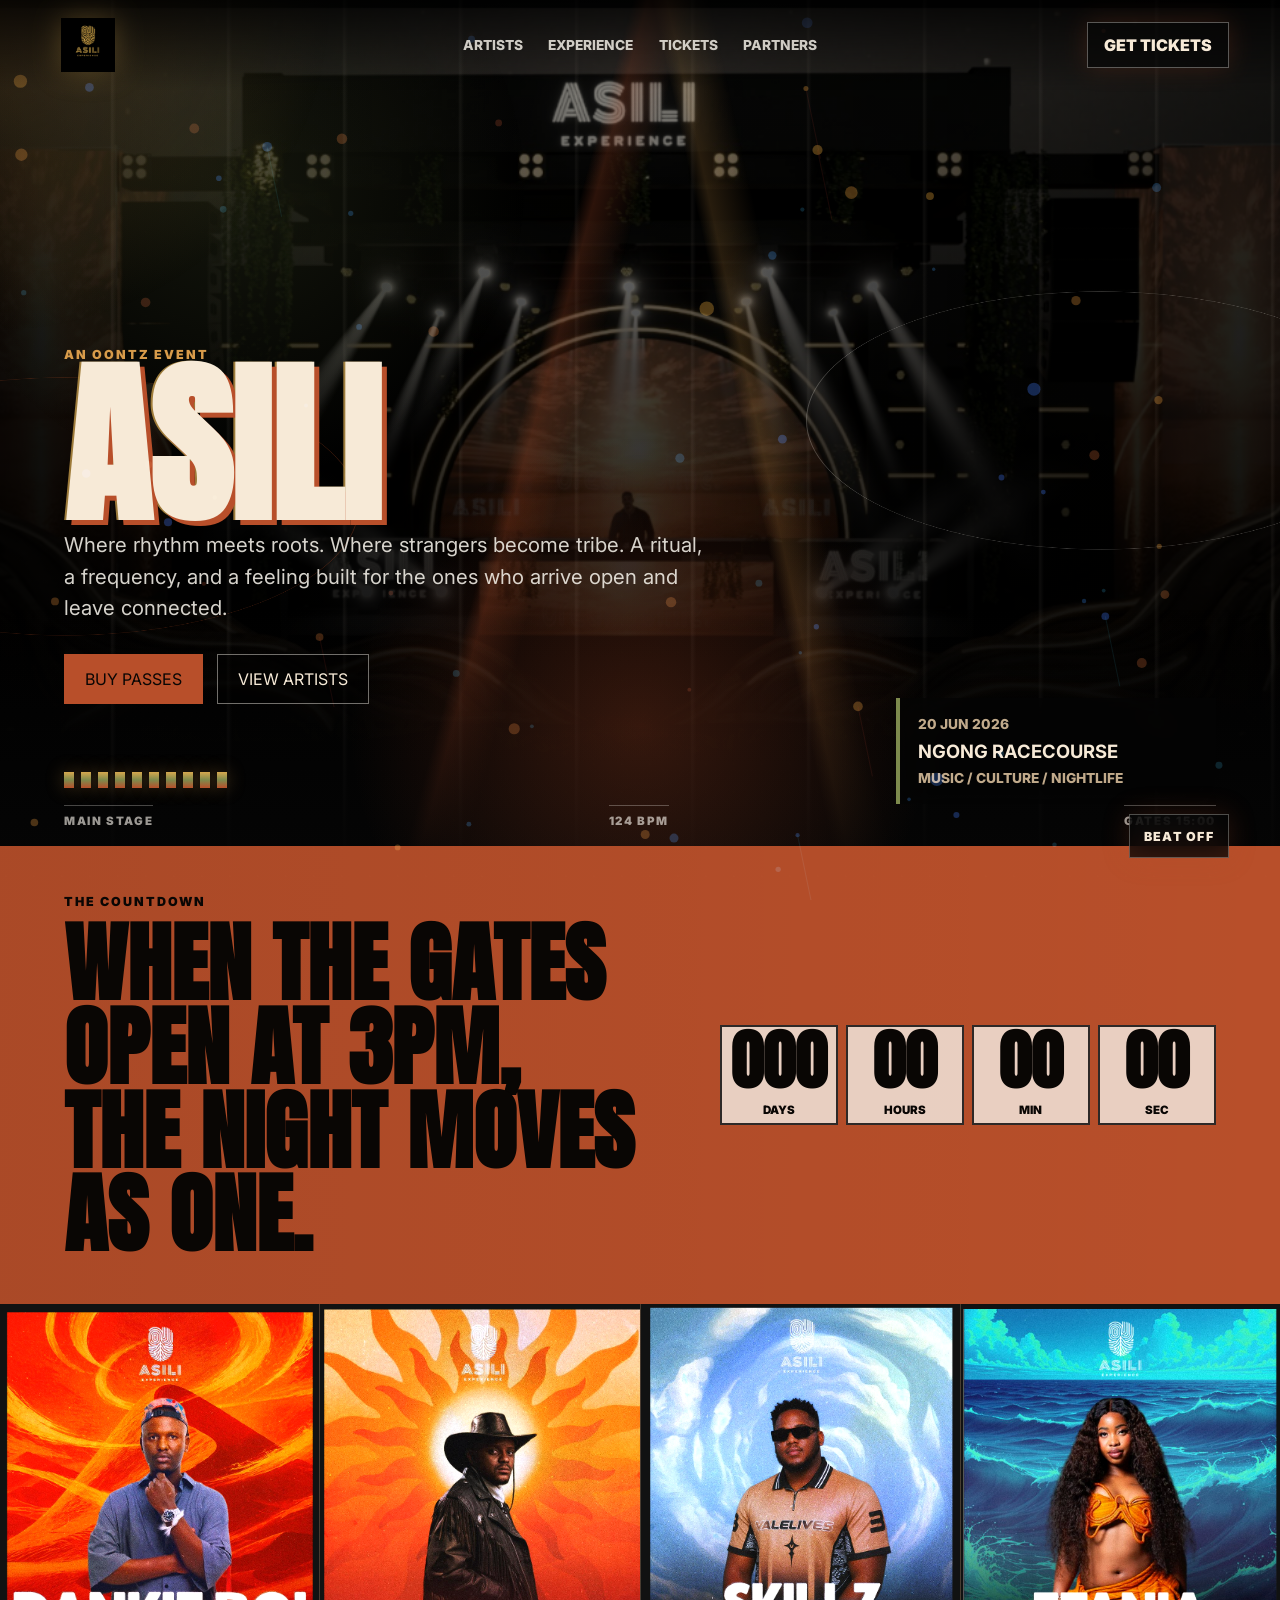
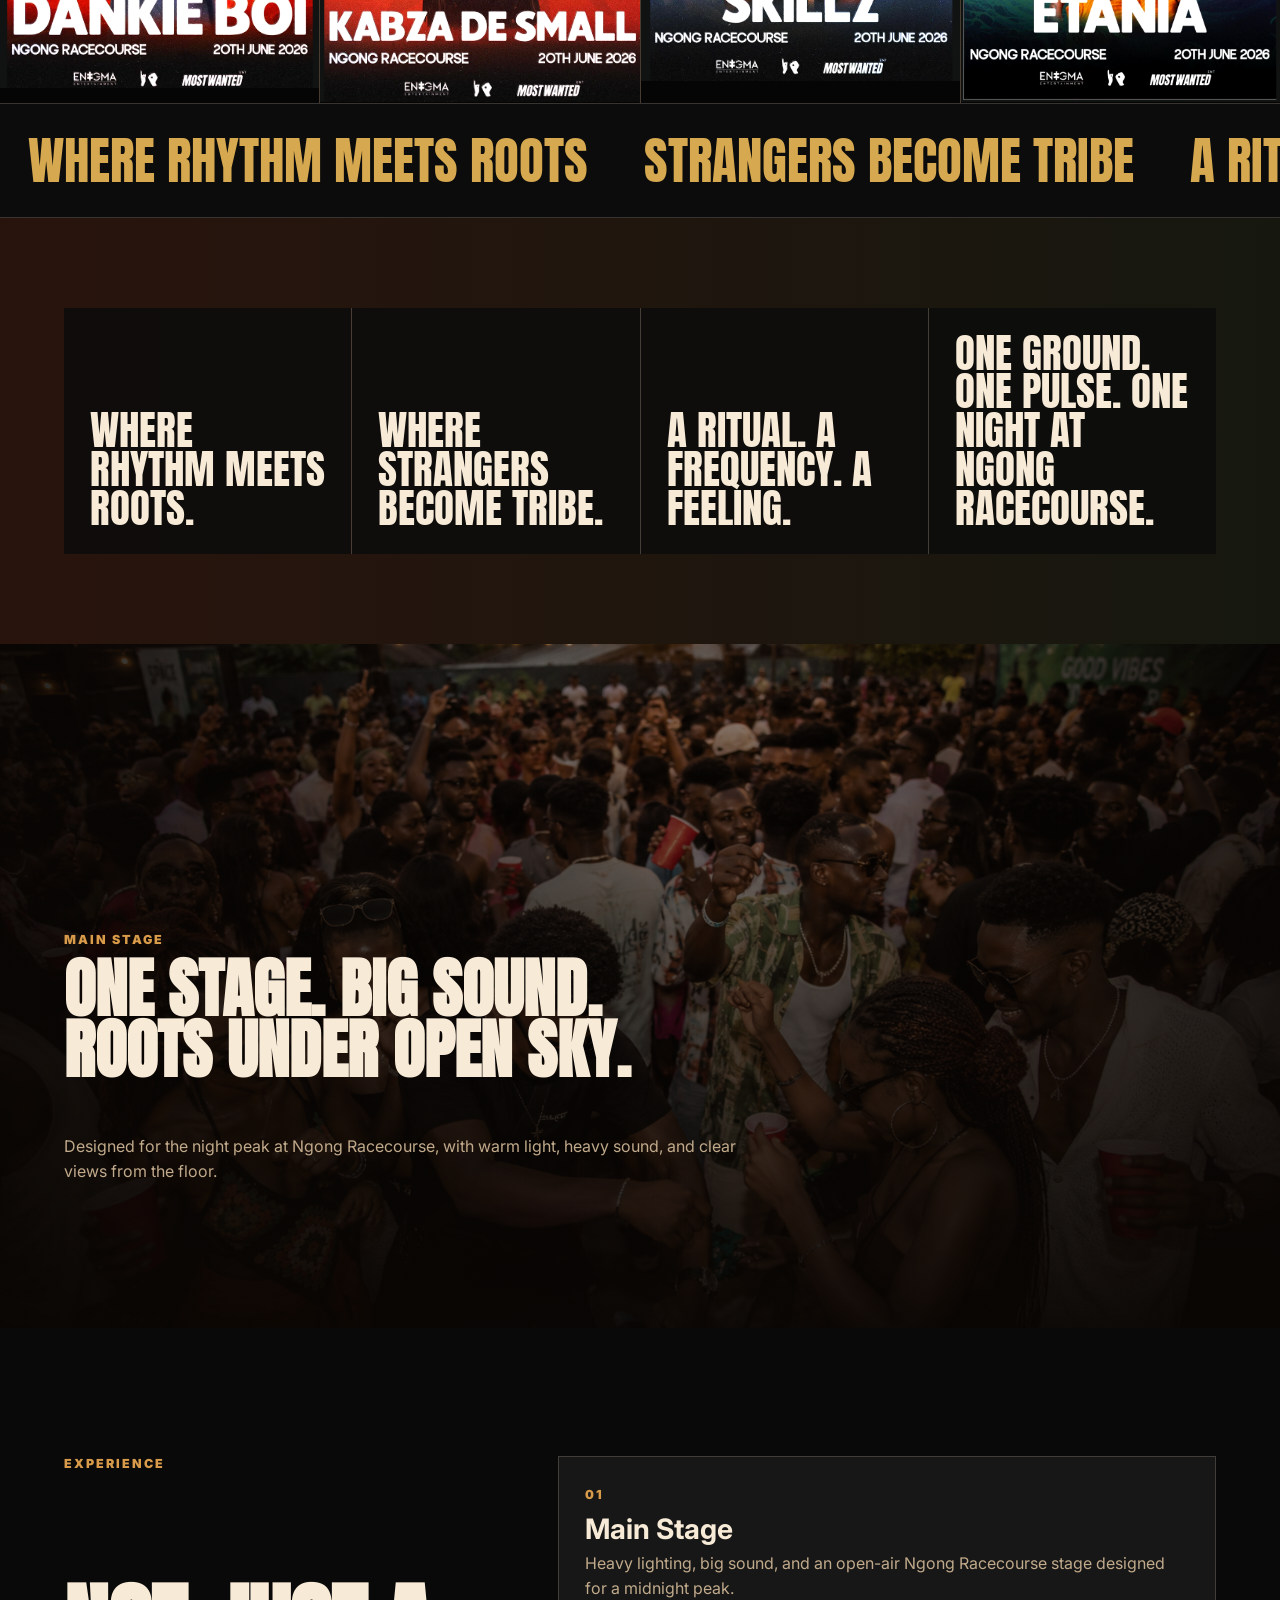
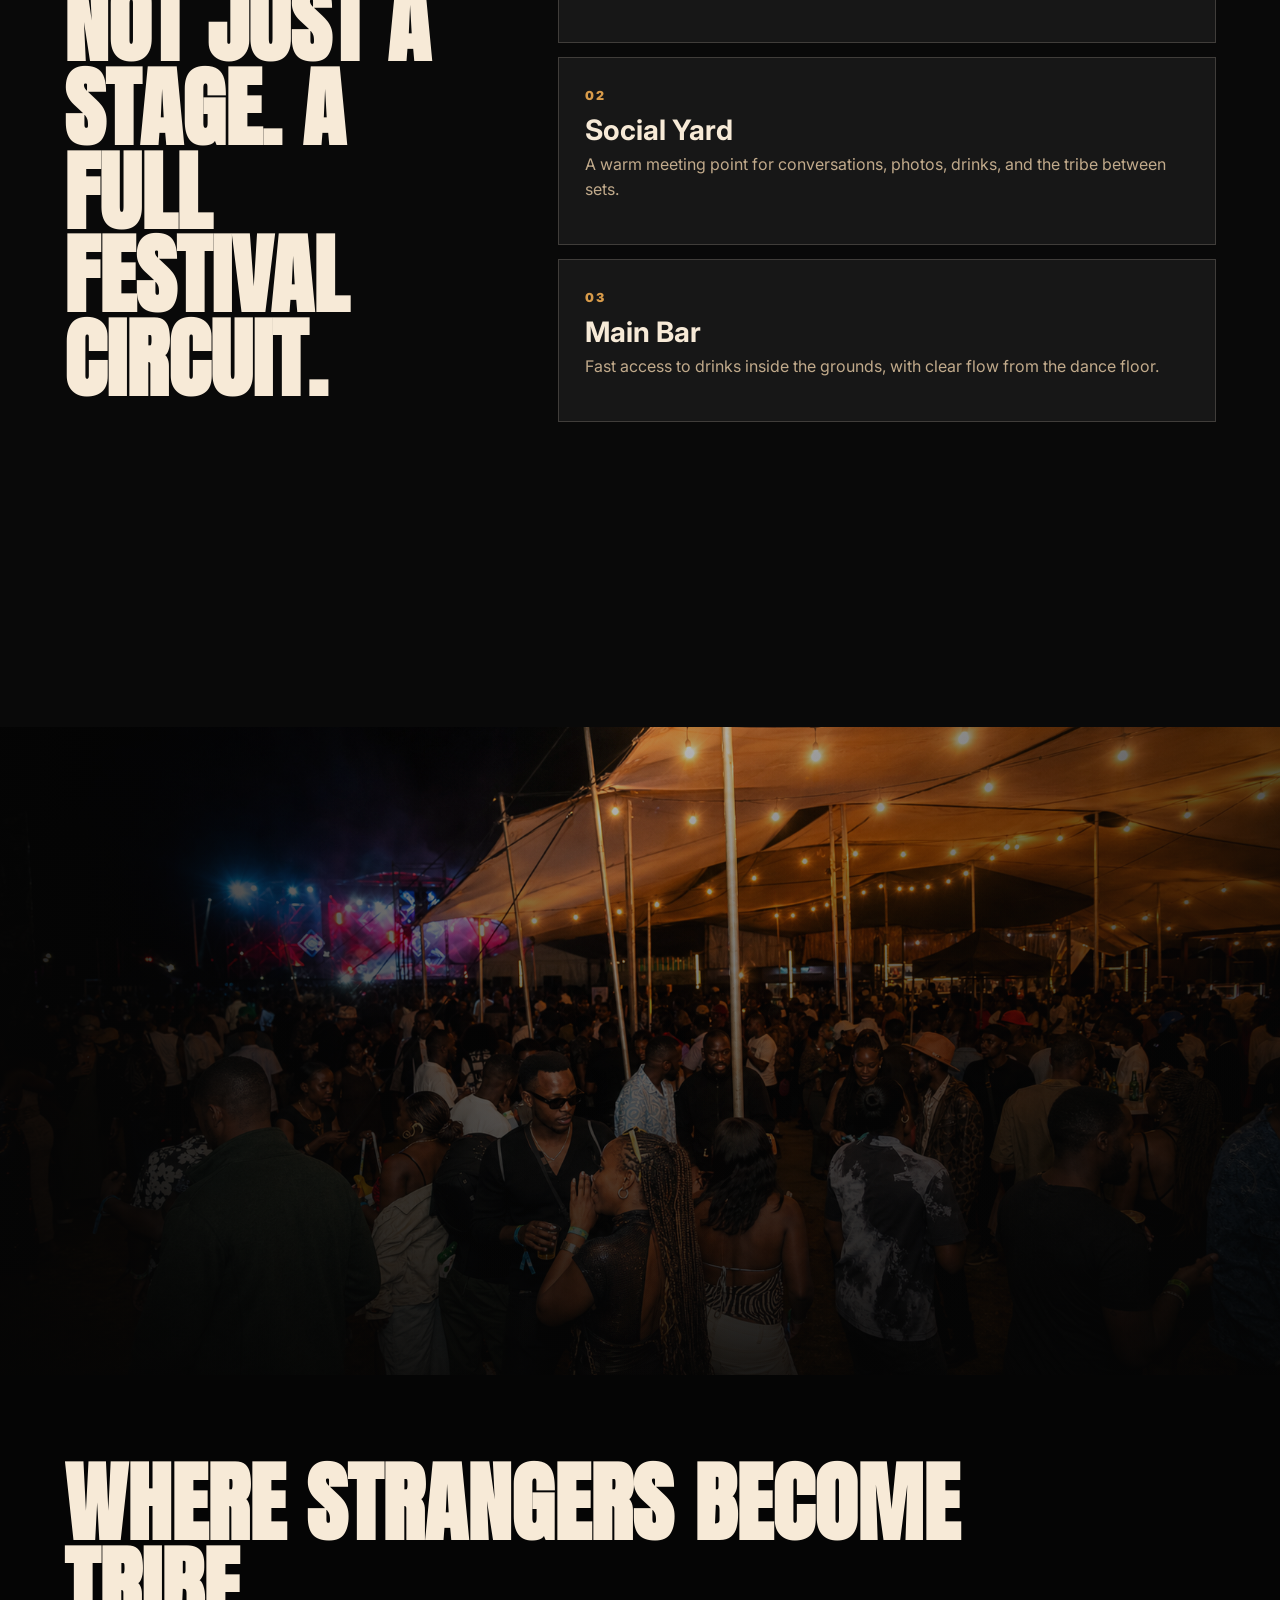
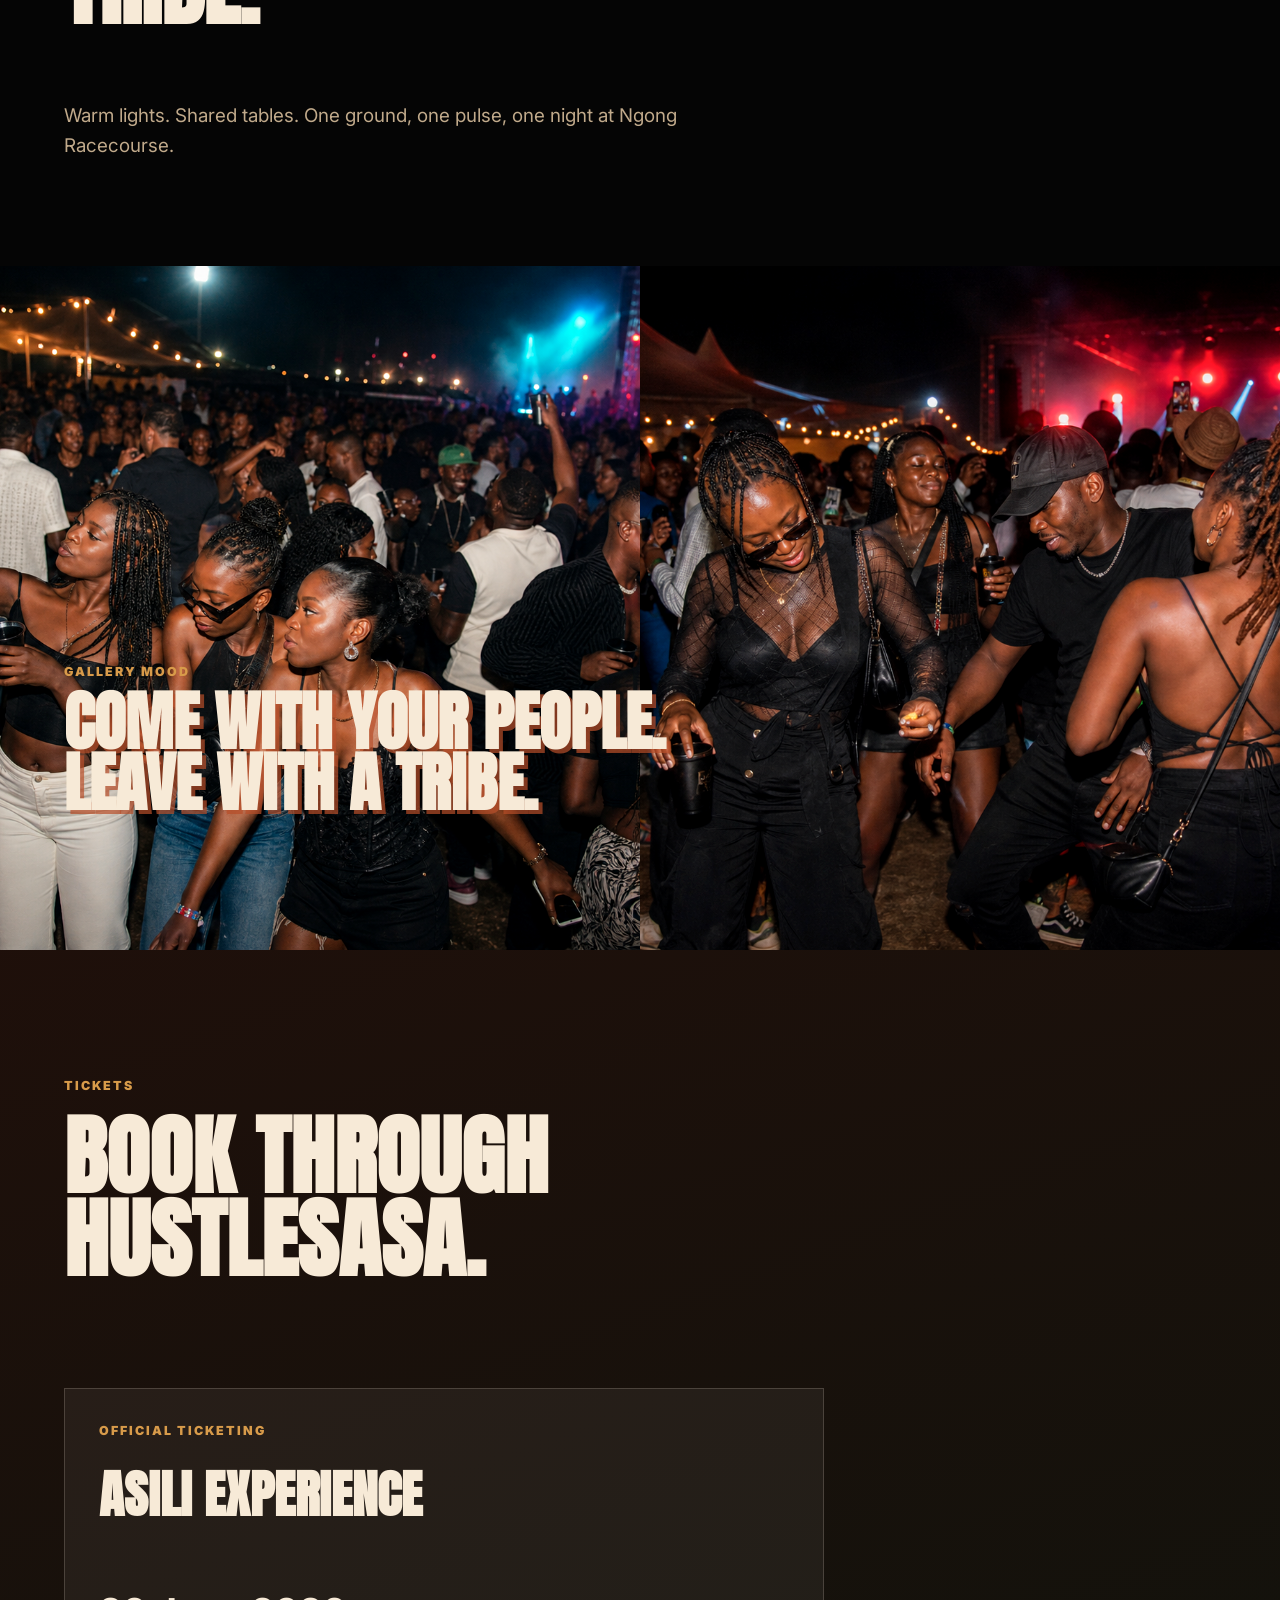
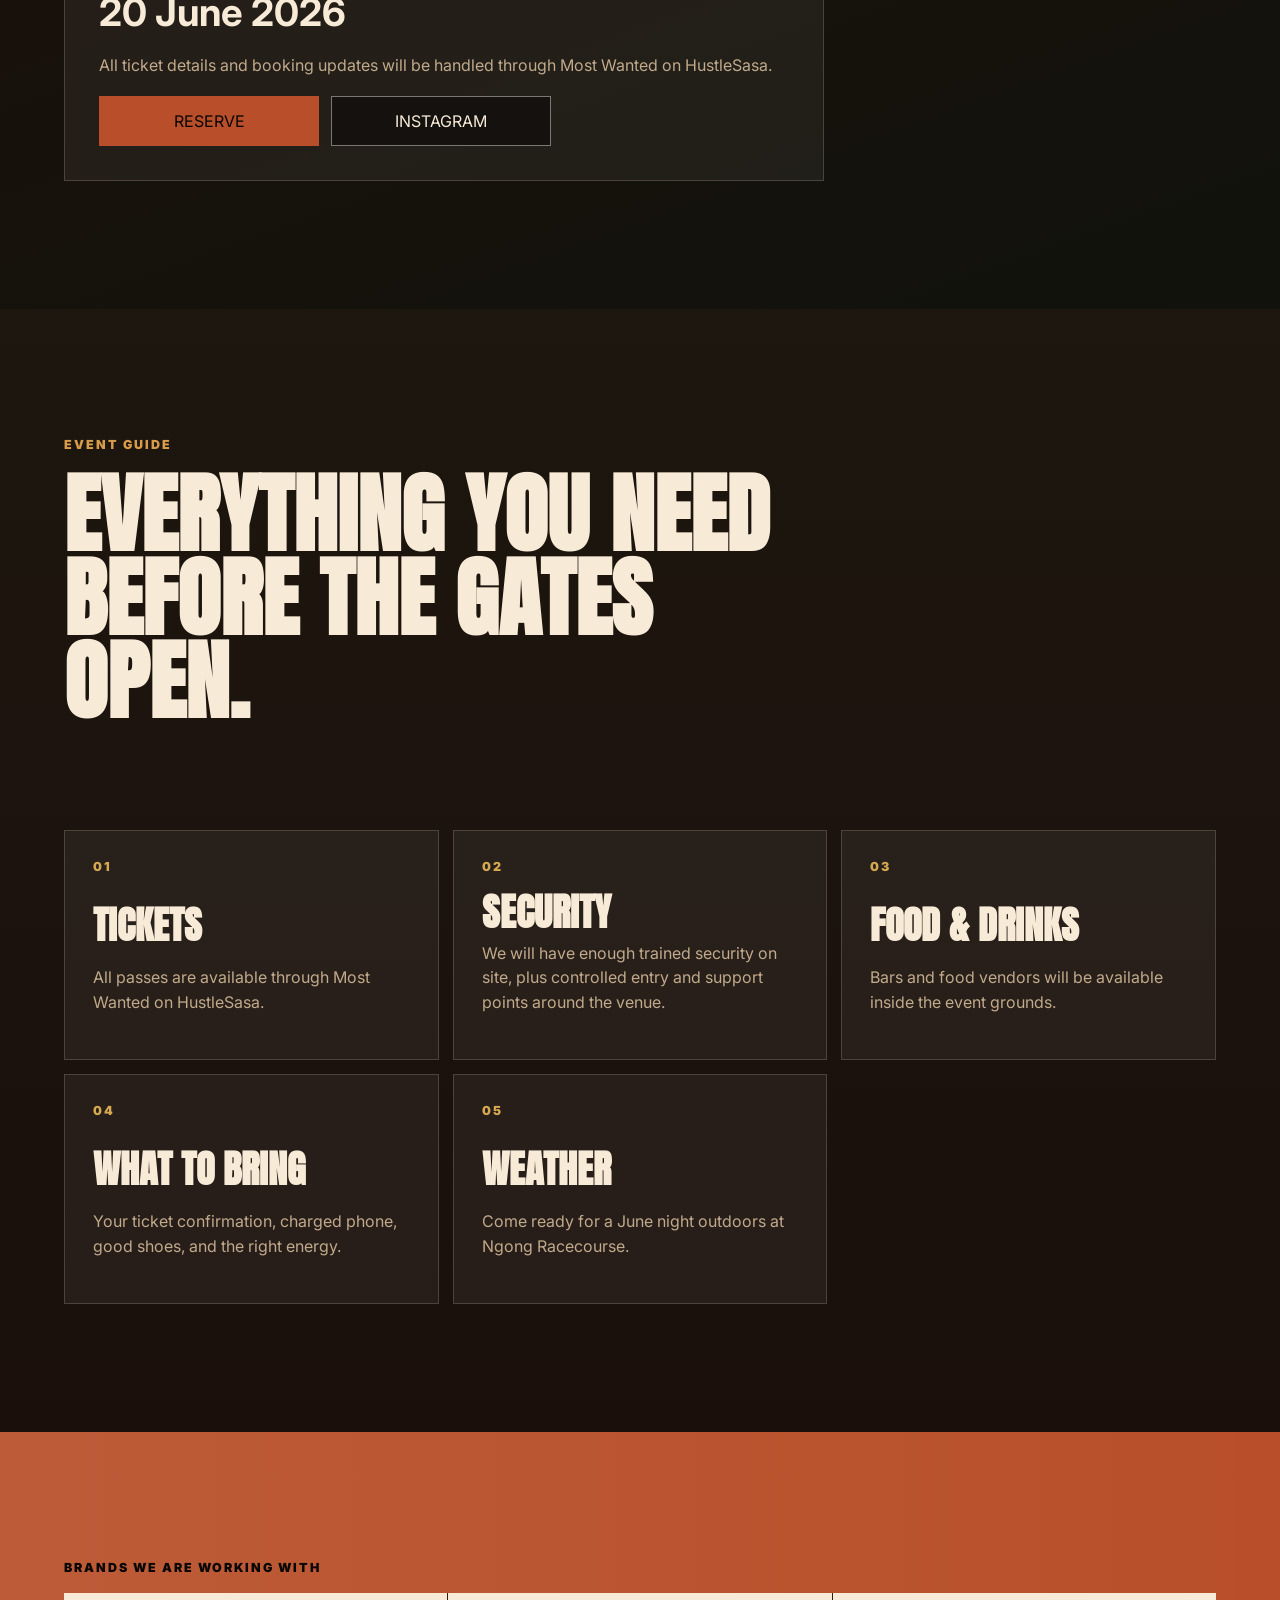
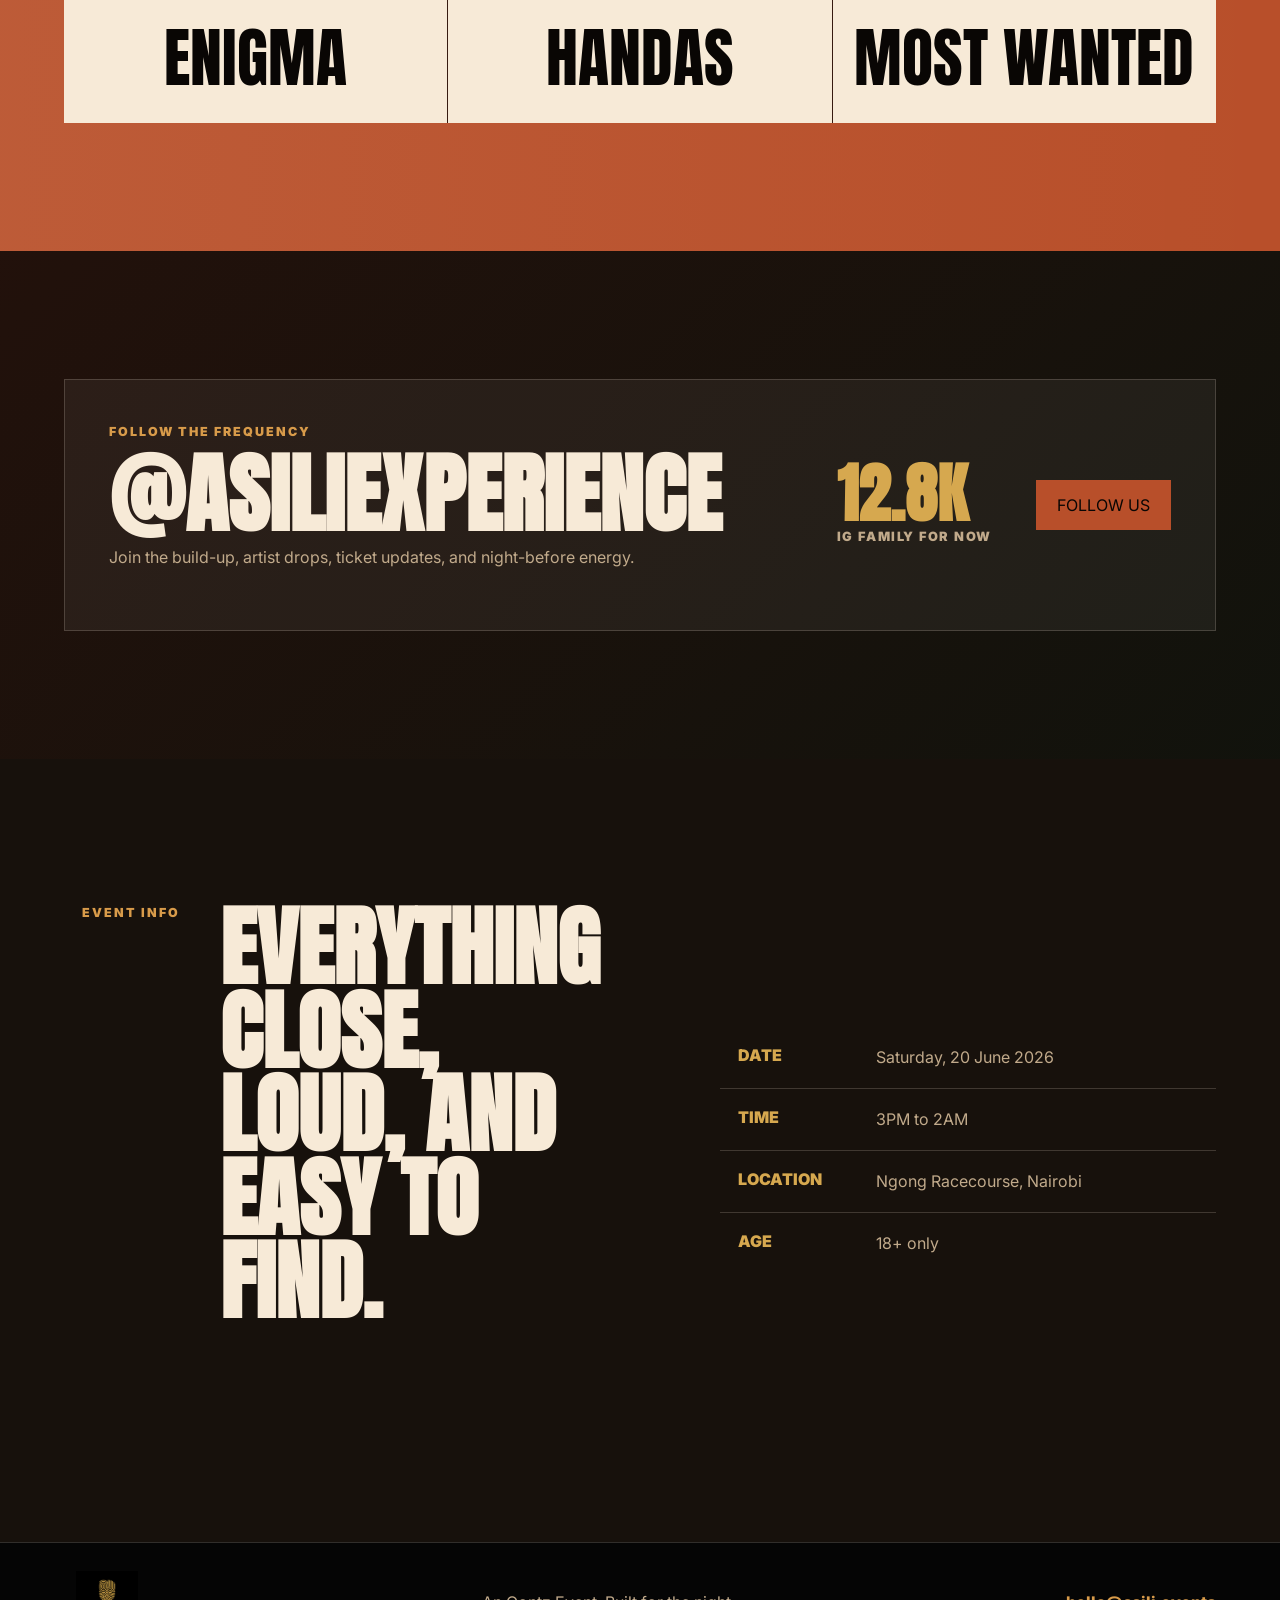
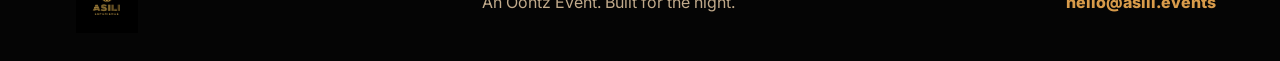
==== commit 702d62a4: "Update hero stage background" ====
--- a/index.html
+++ b/index.html
@@ -38,7 +38,7 @@
 
     <main id="top">
       <section class="hero" aria-label="ASILI event introduction">
-        <img class="hero-image" src="assets/about-asili-experience.png" alt="ASILI Experience crowd and main stage visual">
+        <img class="hero-image" src="assets/hero-stage-render.png" alt="ASILI Experience main stage render">
         <div class="hero-scrim"></div>
         <div class="hero-orbit orbit-one" aria-hidden="true"></div>
         <div class="hero-orbit orbit-two" aria-hidden="true"></div>
--- a/styles.css
+++ b/styles.css
@@ -238,6 +238,7 @@
   width: 100%;
   height: 100%;
   object-fit: cover;
+  object-position: center center;
   filter: sepia(0.18) saturate(0.9) contrast(1.08) brightness(0.88);
   animation: heroDrift 18s ease-in-out infinite alternate;
 }
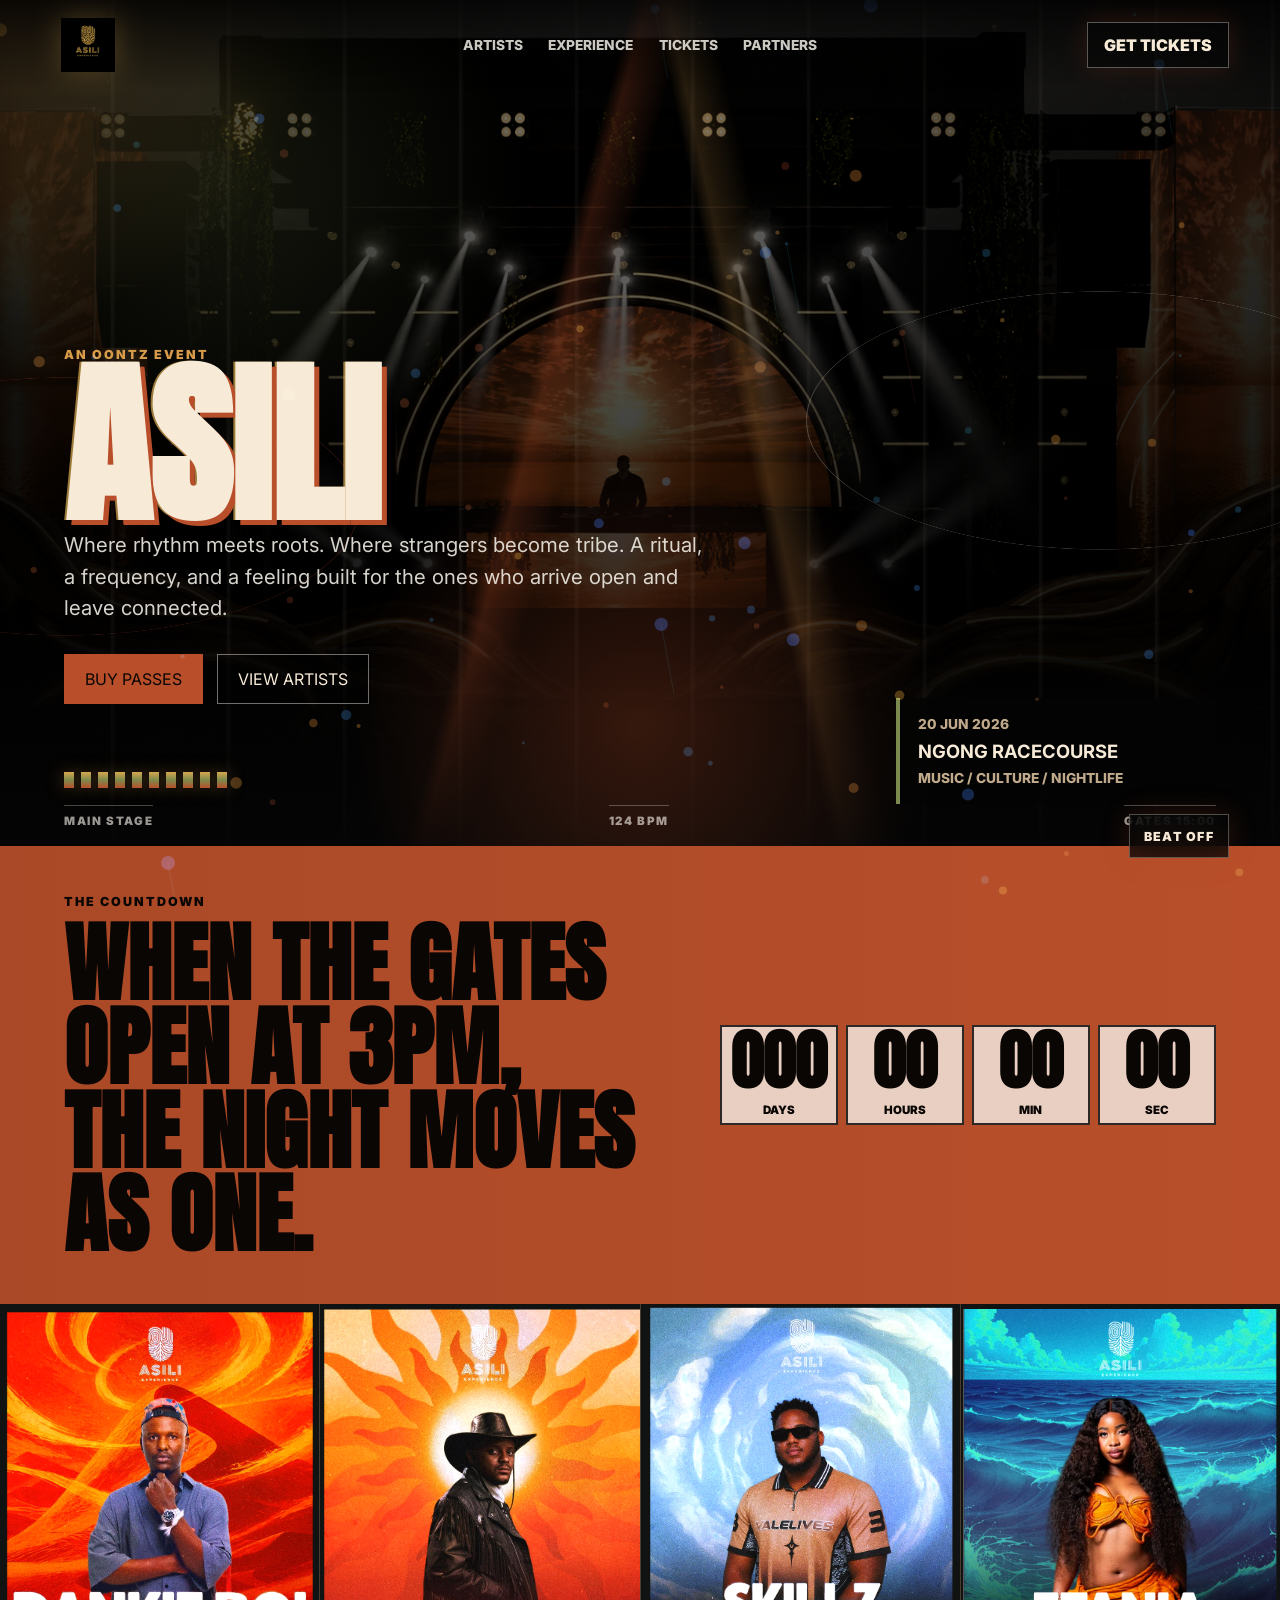
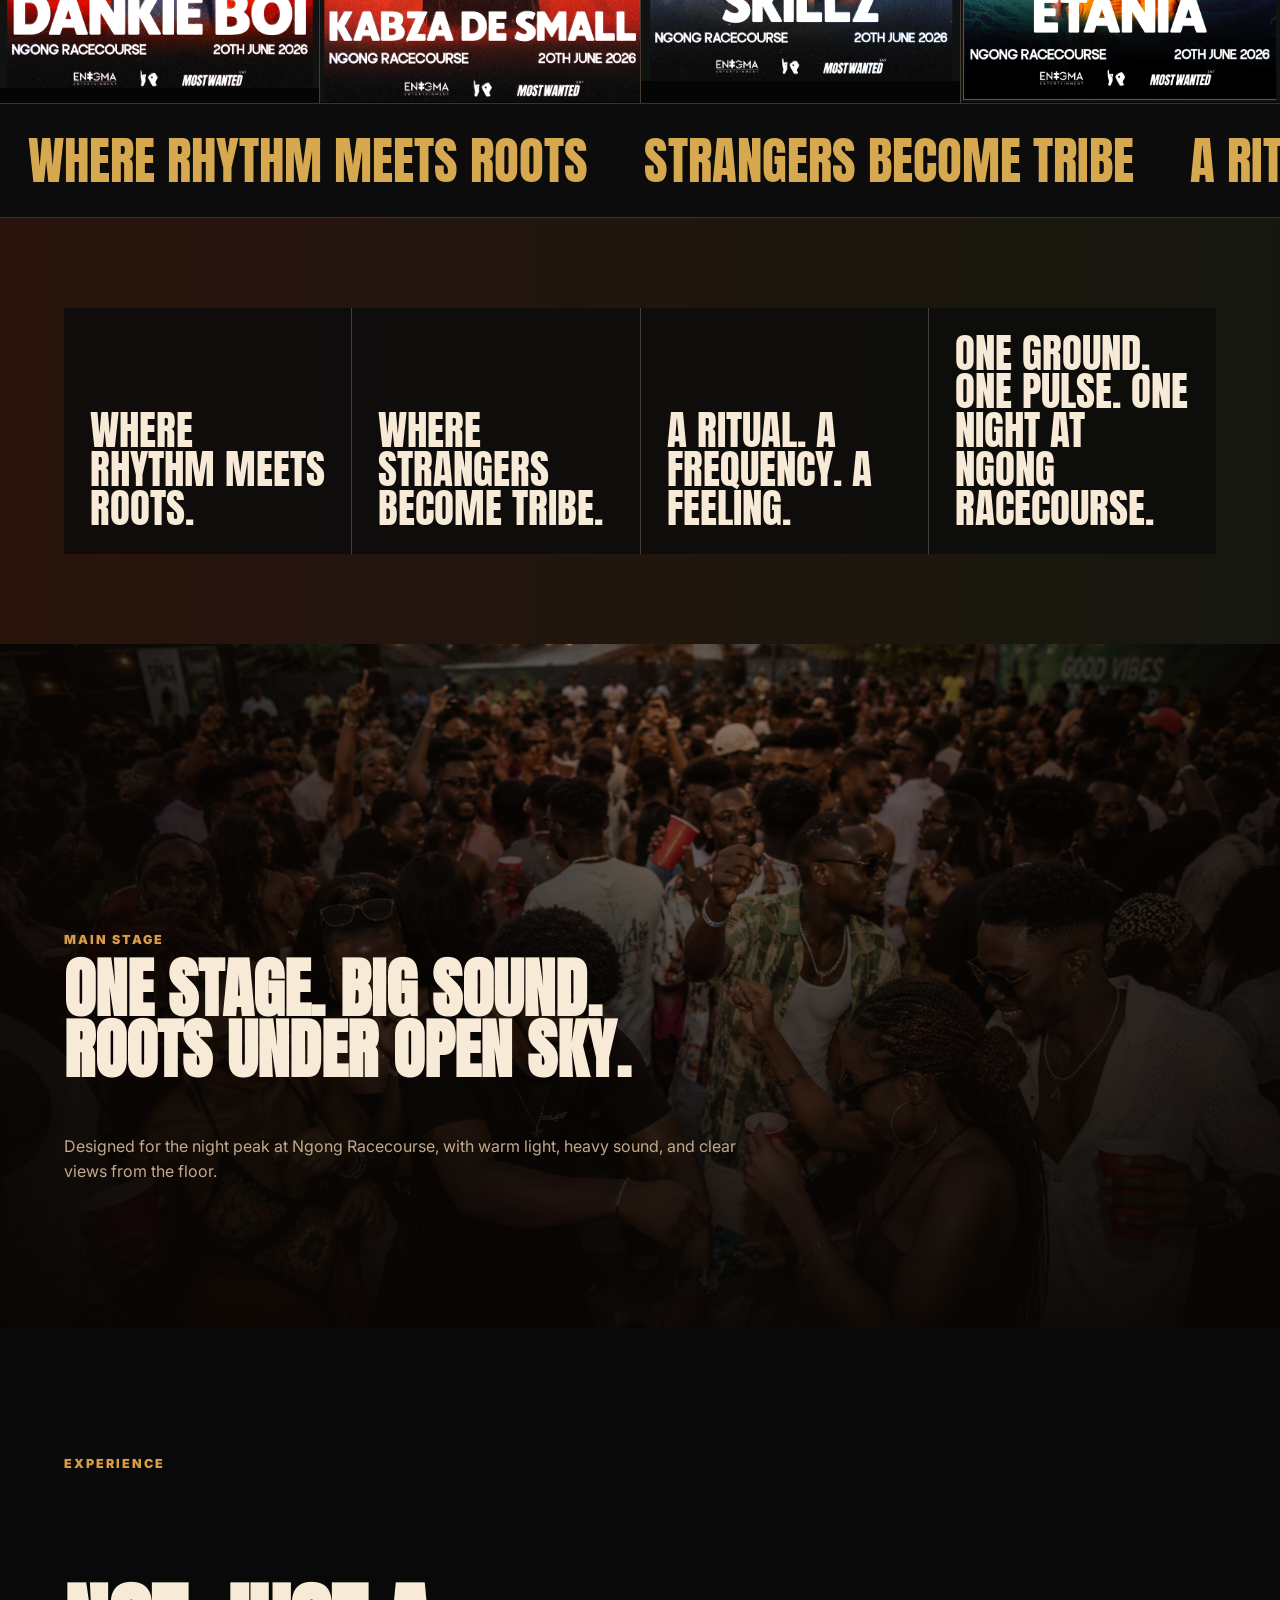
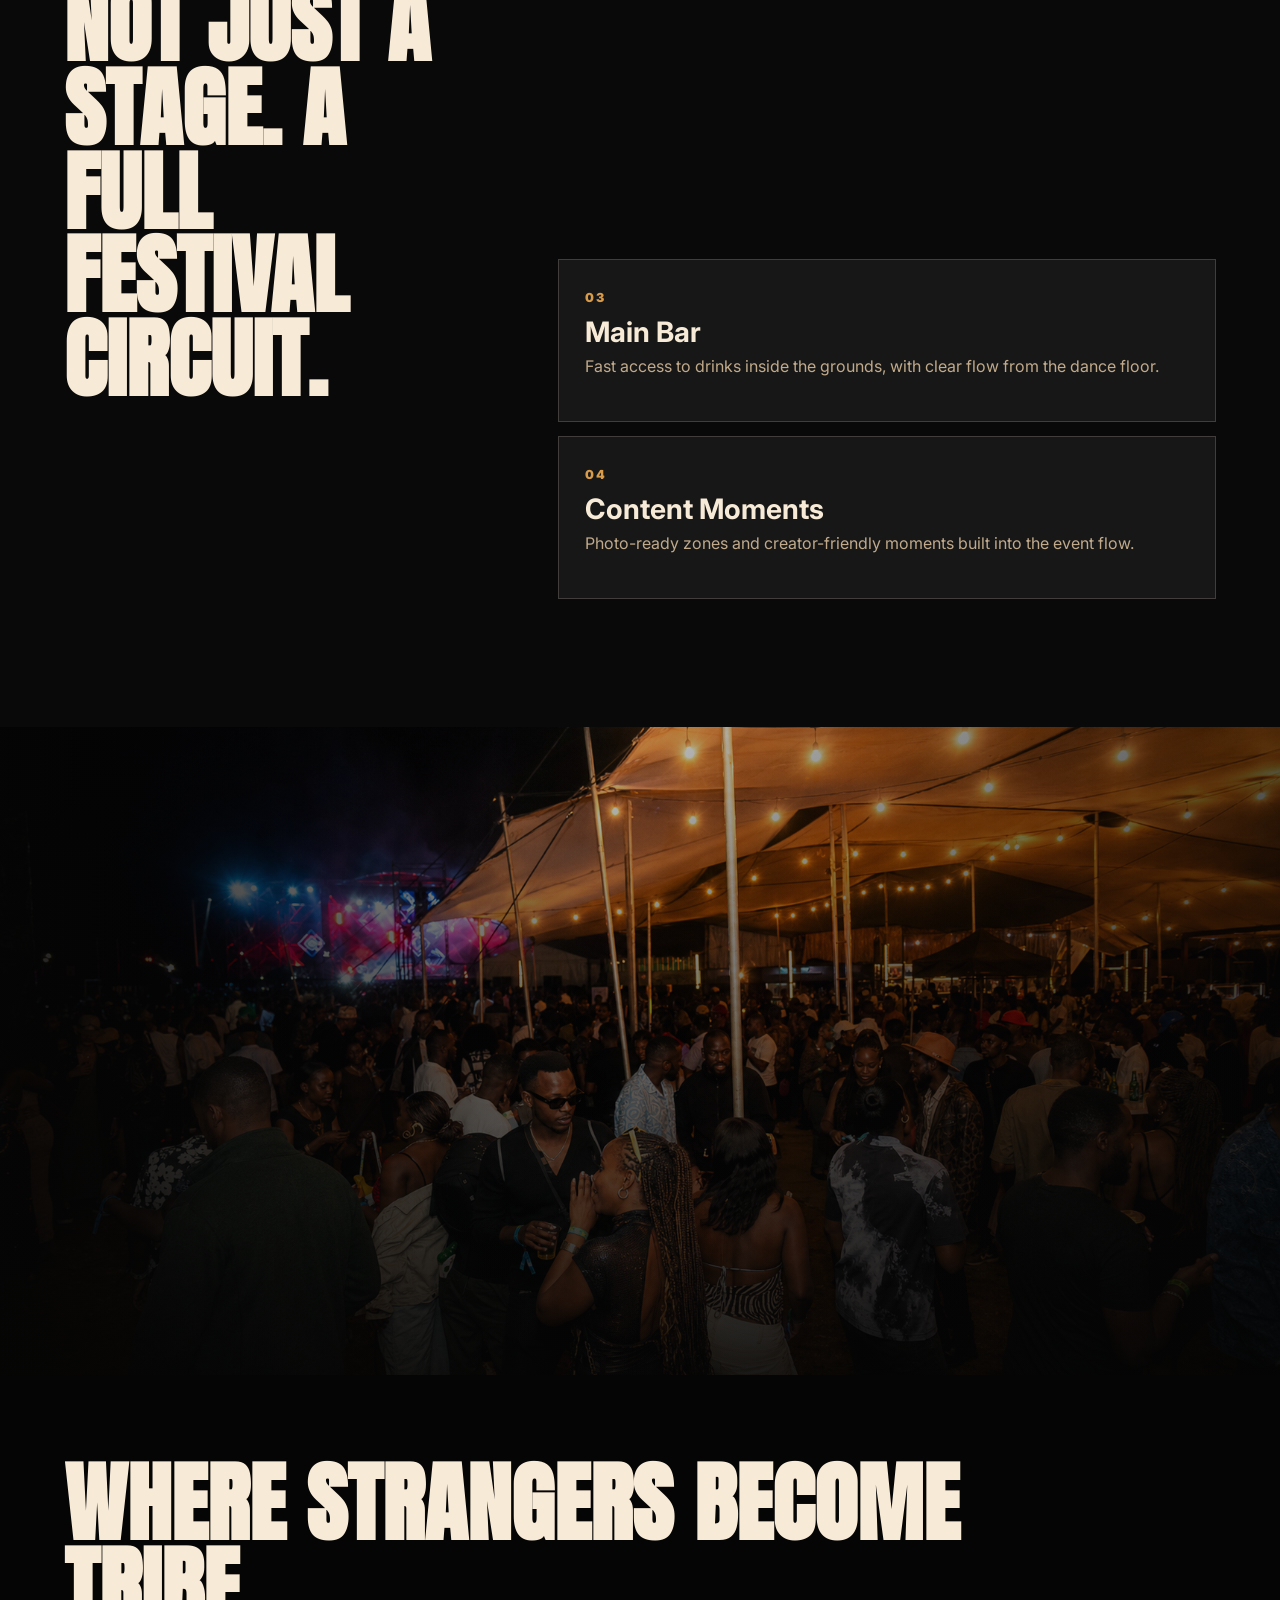
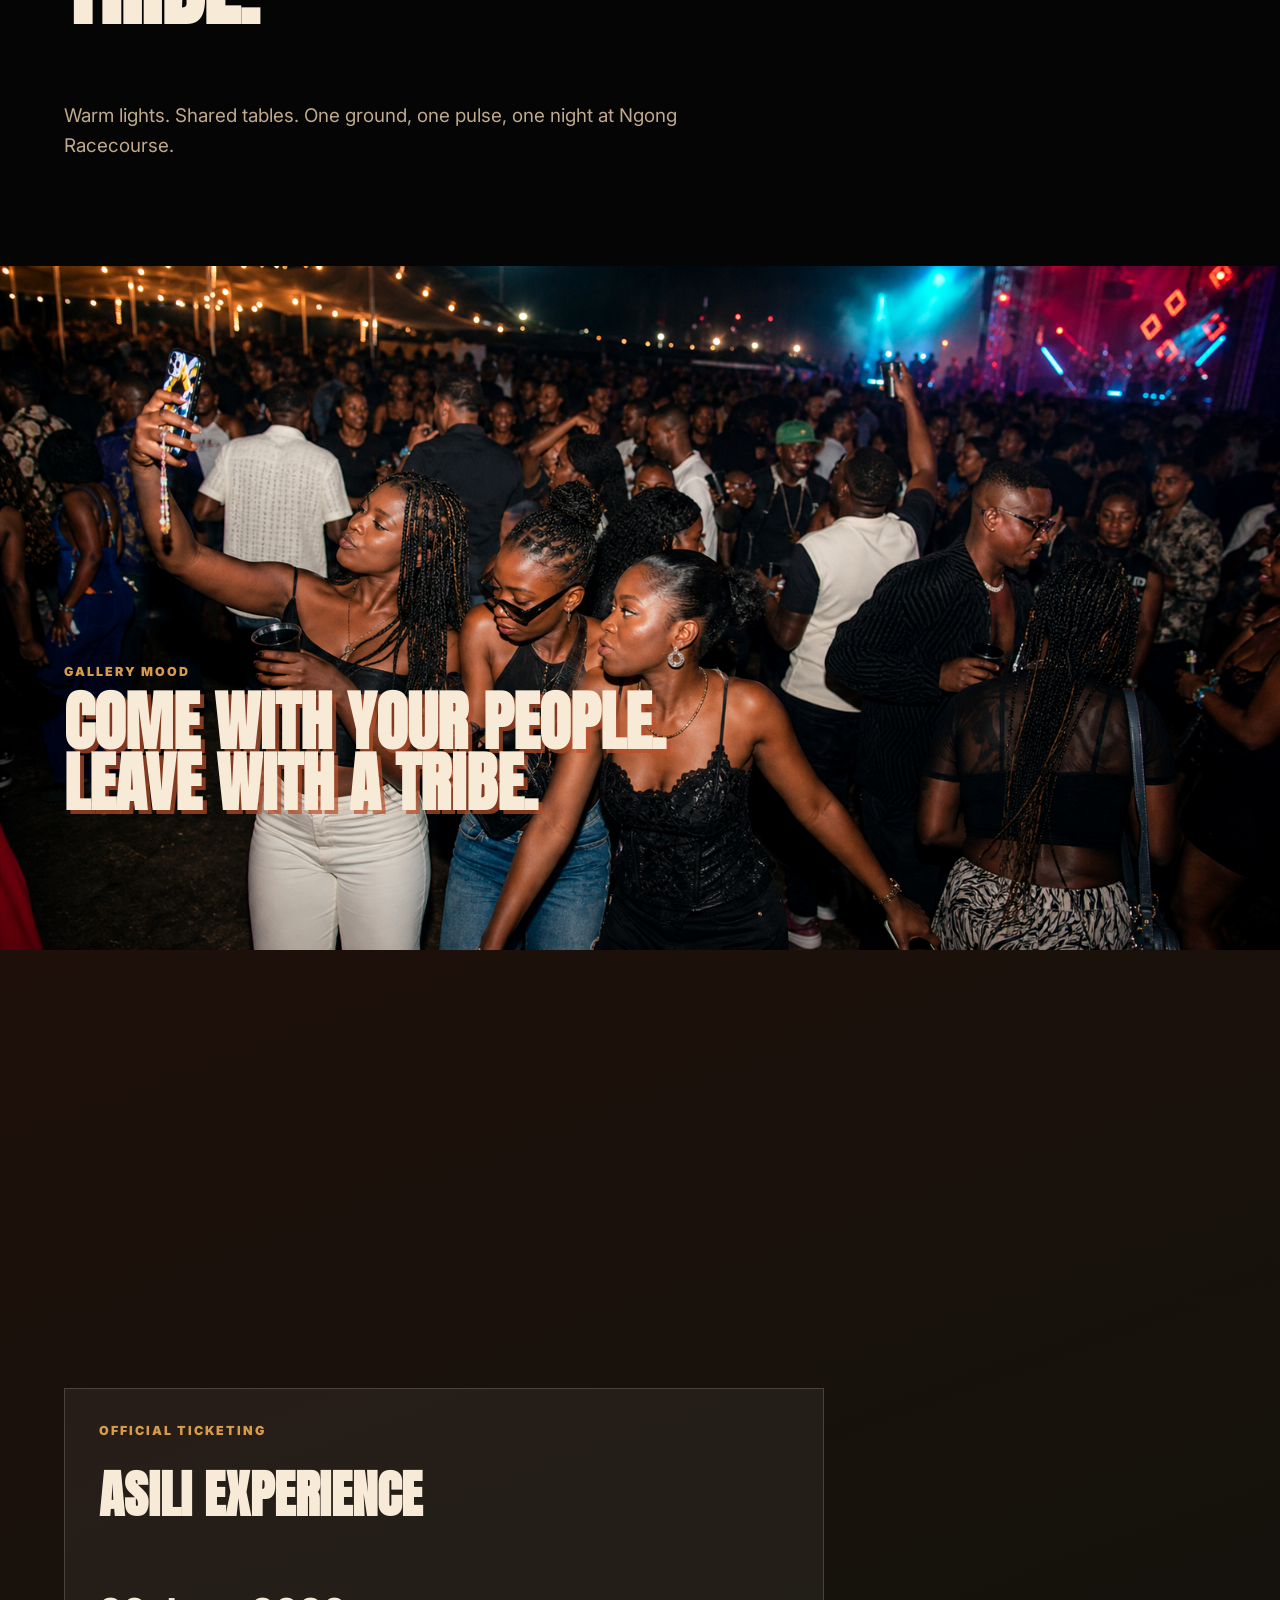
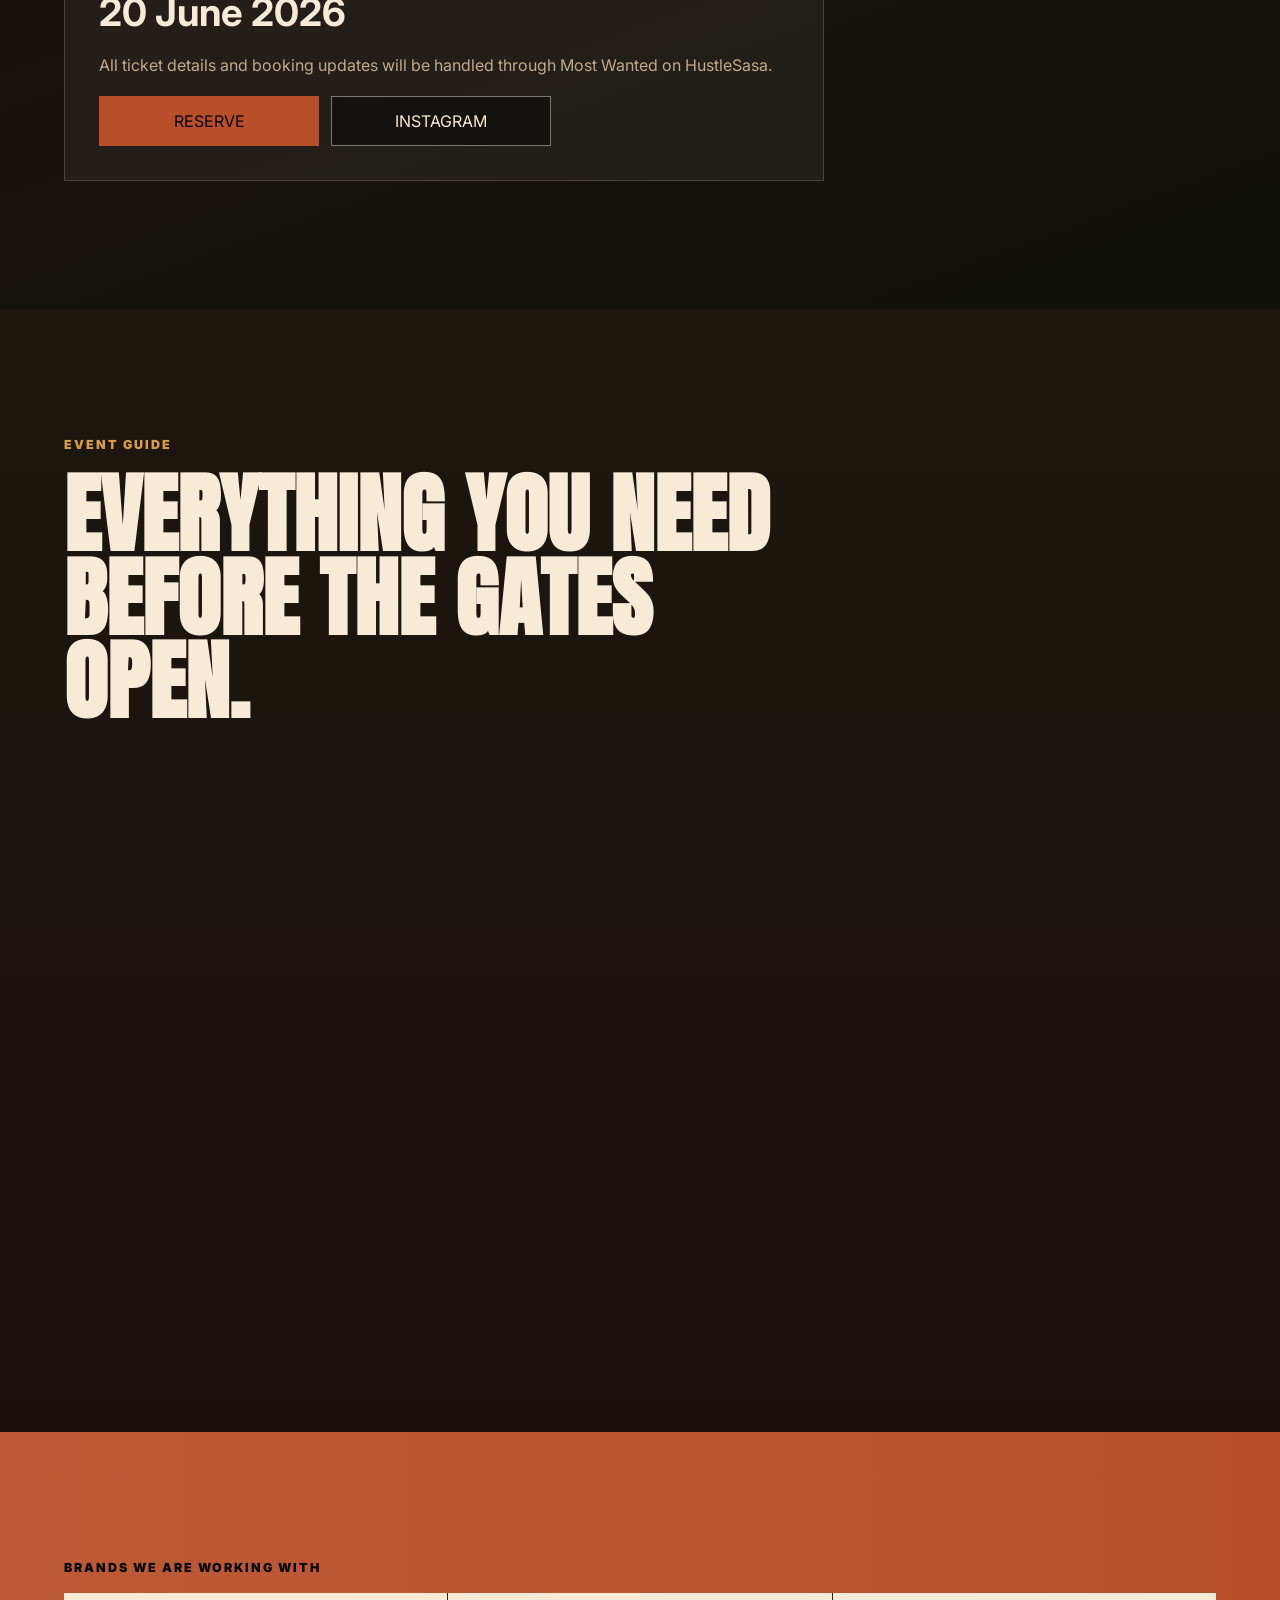
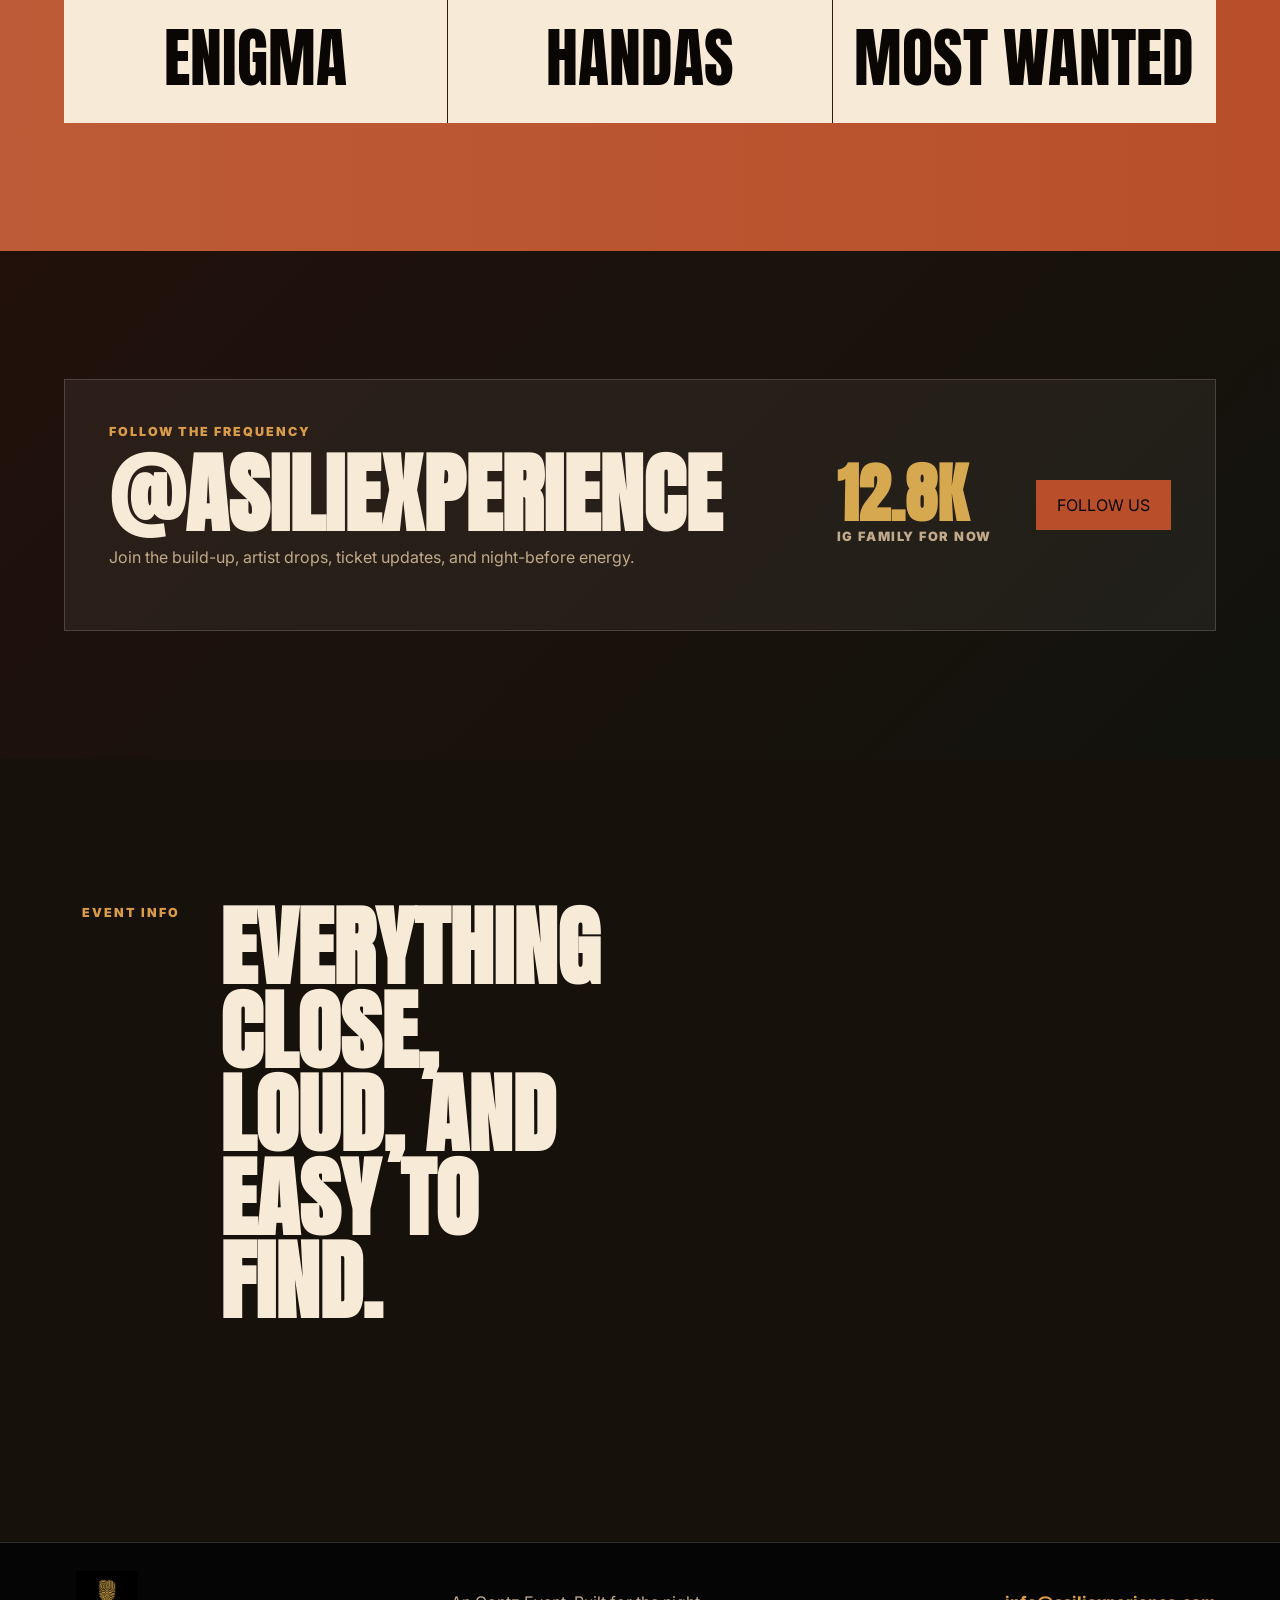
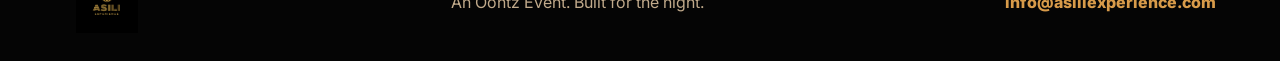
==== commit 7885b3e8: "Update home background and footer email" ====
--- a/index.html
+++ b/index.html
@@ -14,7 +14,7 @@
       href="https://fonts.googleapis.com/css2?family=Anton&family=Inter:wght@400;600;700;800;900&display=swap"
       rel="stylesheet"
     >
-    <link rel="stylesheet" href="styles.css?v=20260611">
+    <link rel="stylesheet" href="styles.css?v=20260615">
   </head>
   <body>
     <canvas class="beat-field" aria-hidden="true"></canvas>
@@ -38,7 +38,7 @@
 
     <main id="top">
       <section class="hero" aria-label="ASILI event introduction">
-        <img class="hero-image" src="assets/hero-stage-render.png" alt="ASILI Experience main stage render">
+        <img class="hero-image" src="assets/home-stage-background.png" alt="ASILI Experience main stage render">
         <div class="hero-scrim"></div>
         <div class="hero-orbit orbit-one" aria-hidden="true"></div>
         <div class="hero-orbit orbit-two" aria-hidden="true"></div>
@@ -181,7 +181,6 @@
 
       <section class="party-gallery" aria-label="ASILI party gallery">
         <img src="assets/asili-party-crowd.png" alt="People partying at ASILI">
-        <img src="assets/asili-dancing-crowd.png" alt="People dancing at ASILI">
         <div class="gallery-copy">
           <p class="section-kicker">Gallery mood</p>
           <h2>Come with your people. Leave with a tribe.</h2>
@@ -307,7 +306,7 @@
     <footer class="site-footer">
       <img class="footer-logo" src="assets/asili-logo-official.png" alt="ASILI Experience">
       <p>An Oontz Event. Built for the night.</p>
-      <a href="mailto:hello@asili.events">hello@asili.events</a>
+      <a href="mailto:info@asiliexperience.com">info@asiliexperience.com</a>
     </footer>
 
     <script src="script.js"></script>
--- a/styles.css
+++ b/styles.css
@@ -893,15 +893,15 @@
 .party-gallery {
   position: relative;
   display: grid;
-  grid-template-columns: 1fr 1fr;
   min-height: 76svh;
   overflow: hidden;
 }
 
 .party-gallery img {
+  position: absolute;
+  inset: 0;
   width: 100%;
   height: 100%;
-  min-height: 76svh;
   object-fit: cover;
   filter: saturate(1.06) contrast(1.05);
   animation: photoPulse 12s ease-in-out infinite alternate;
@@ -1309,10 +1309,6 @@
     grid-template-columns: 1fr;
   }
 
-  .party-gallery img {
-    min-height: 420px;
-  }
-
   .visual-card {
     min-height: 0;
     aspect-ratio: 4 / 5;
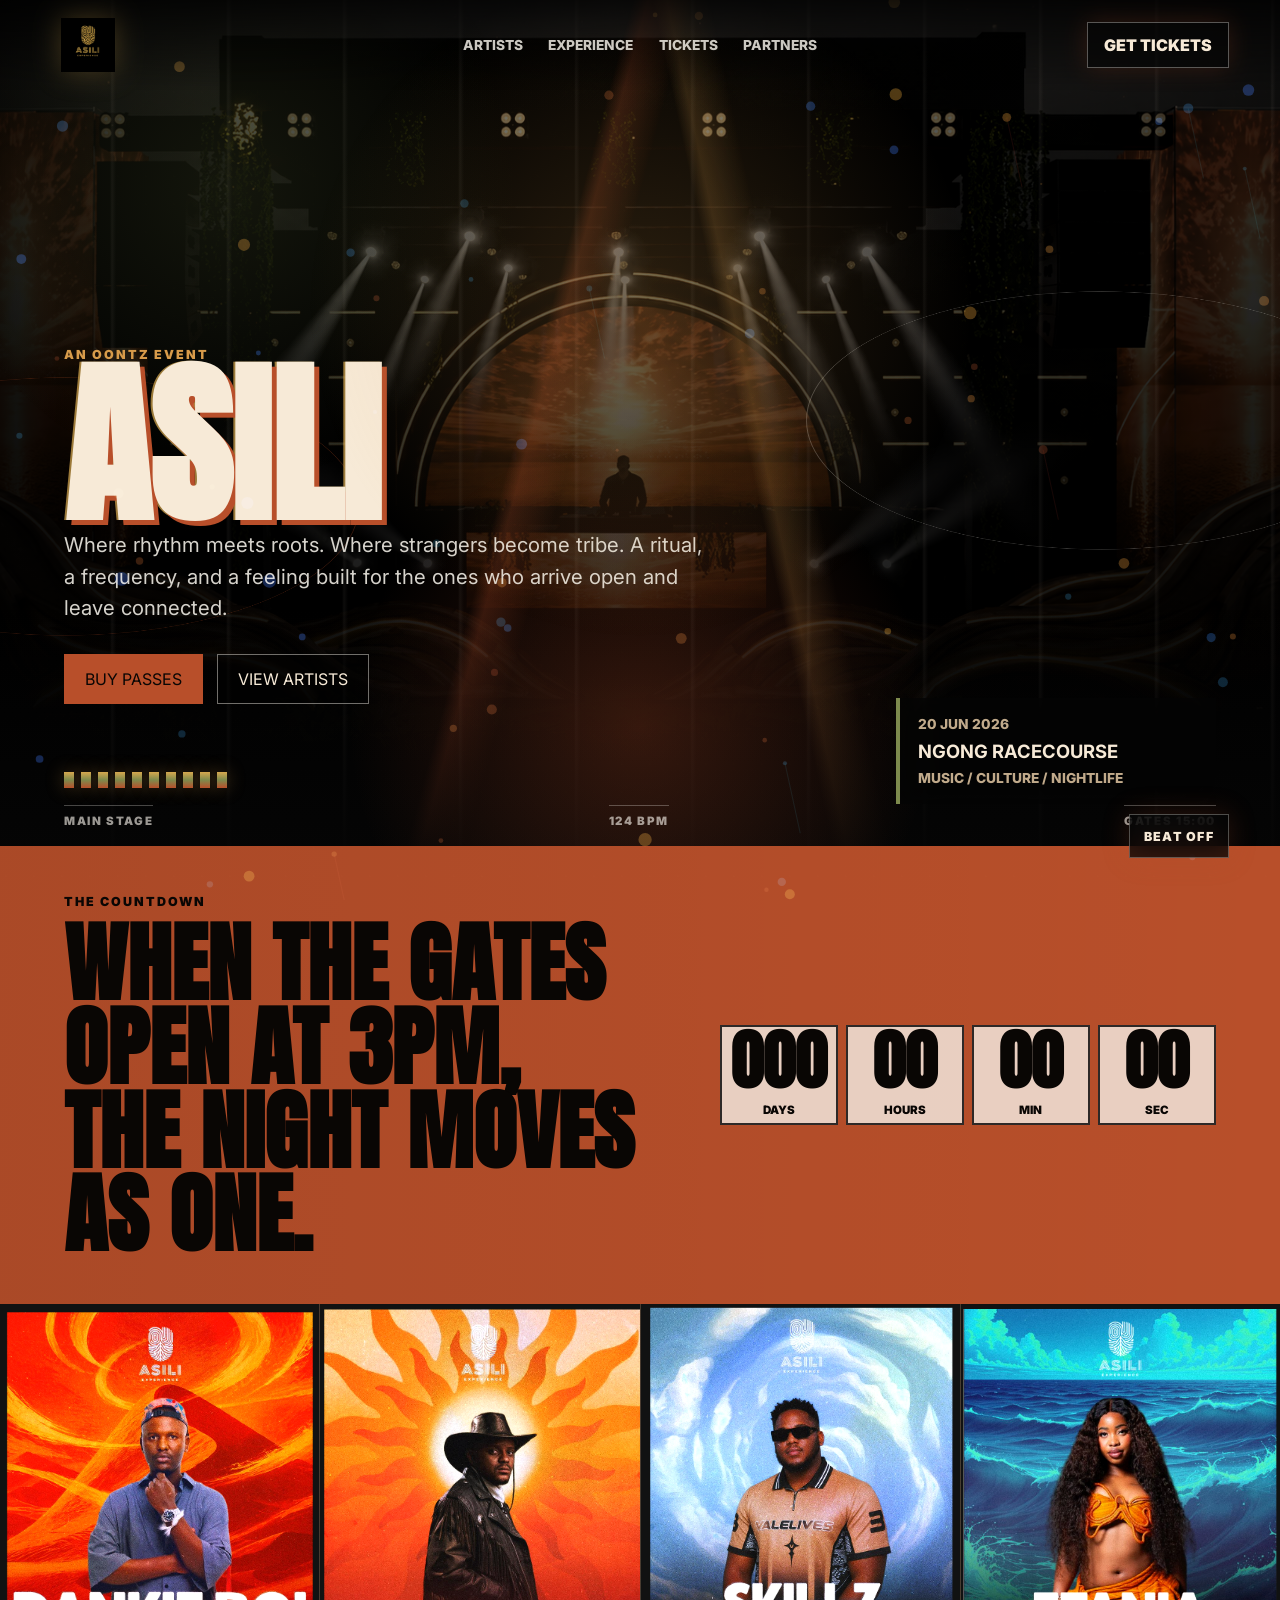
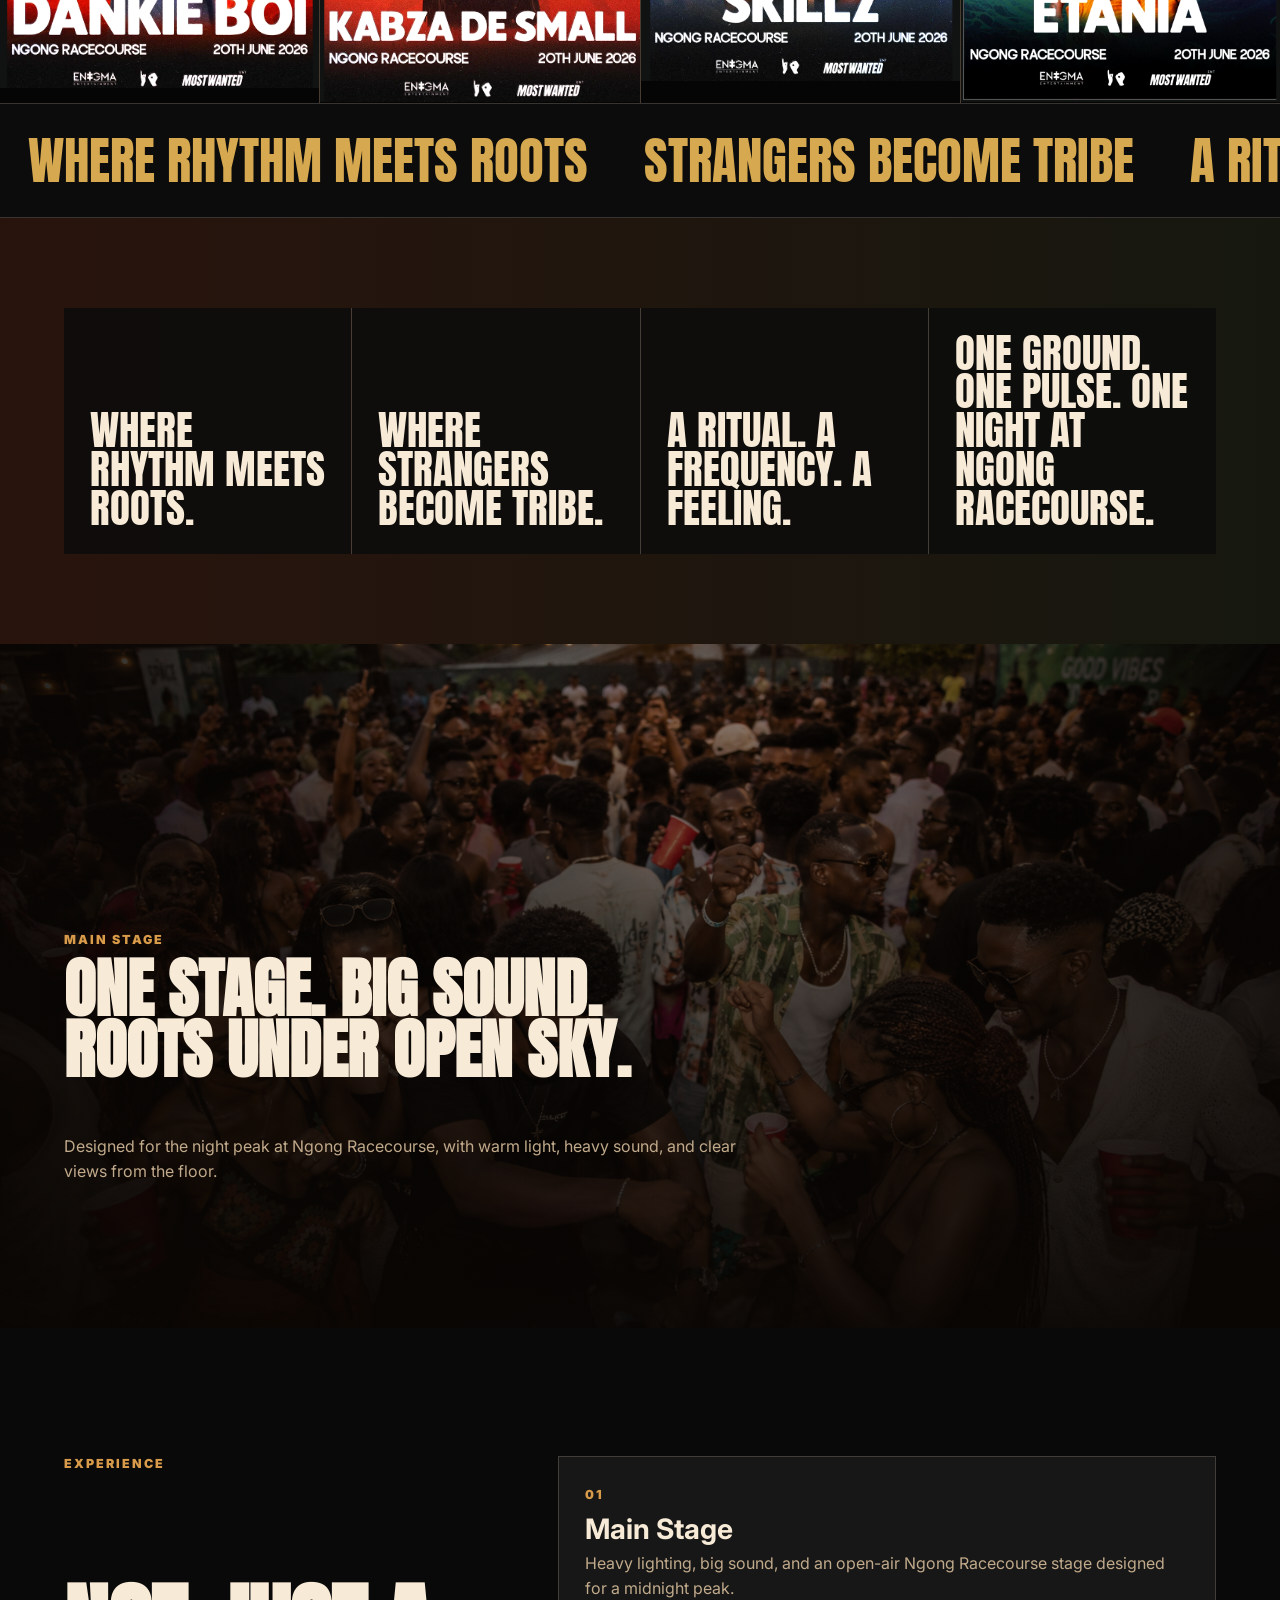
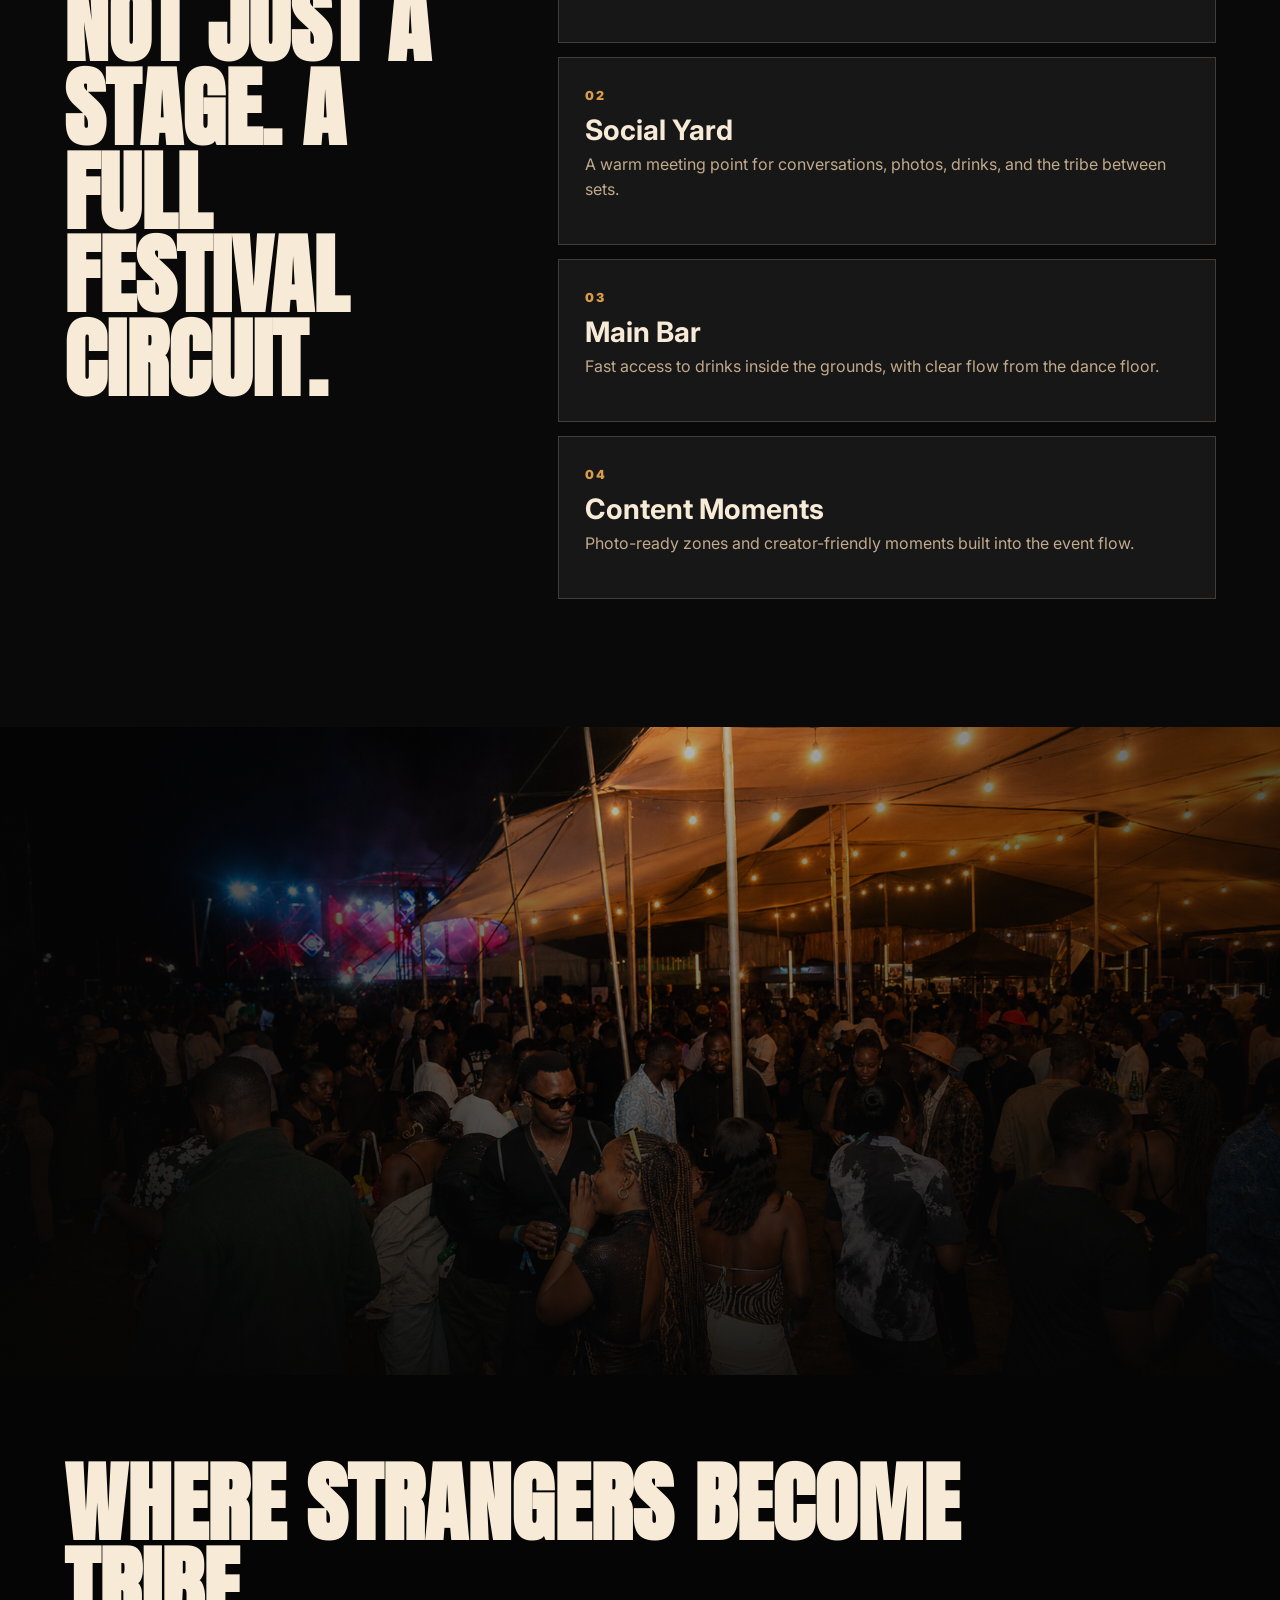
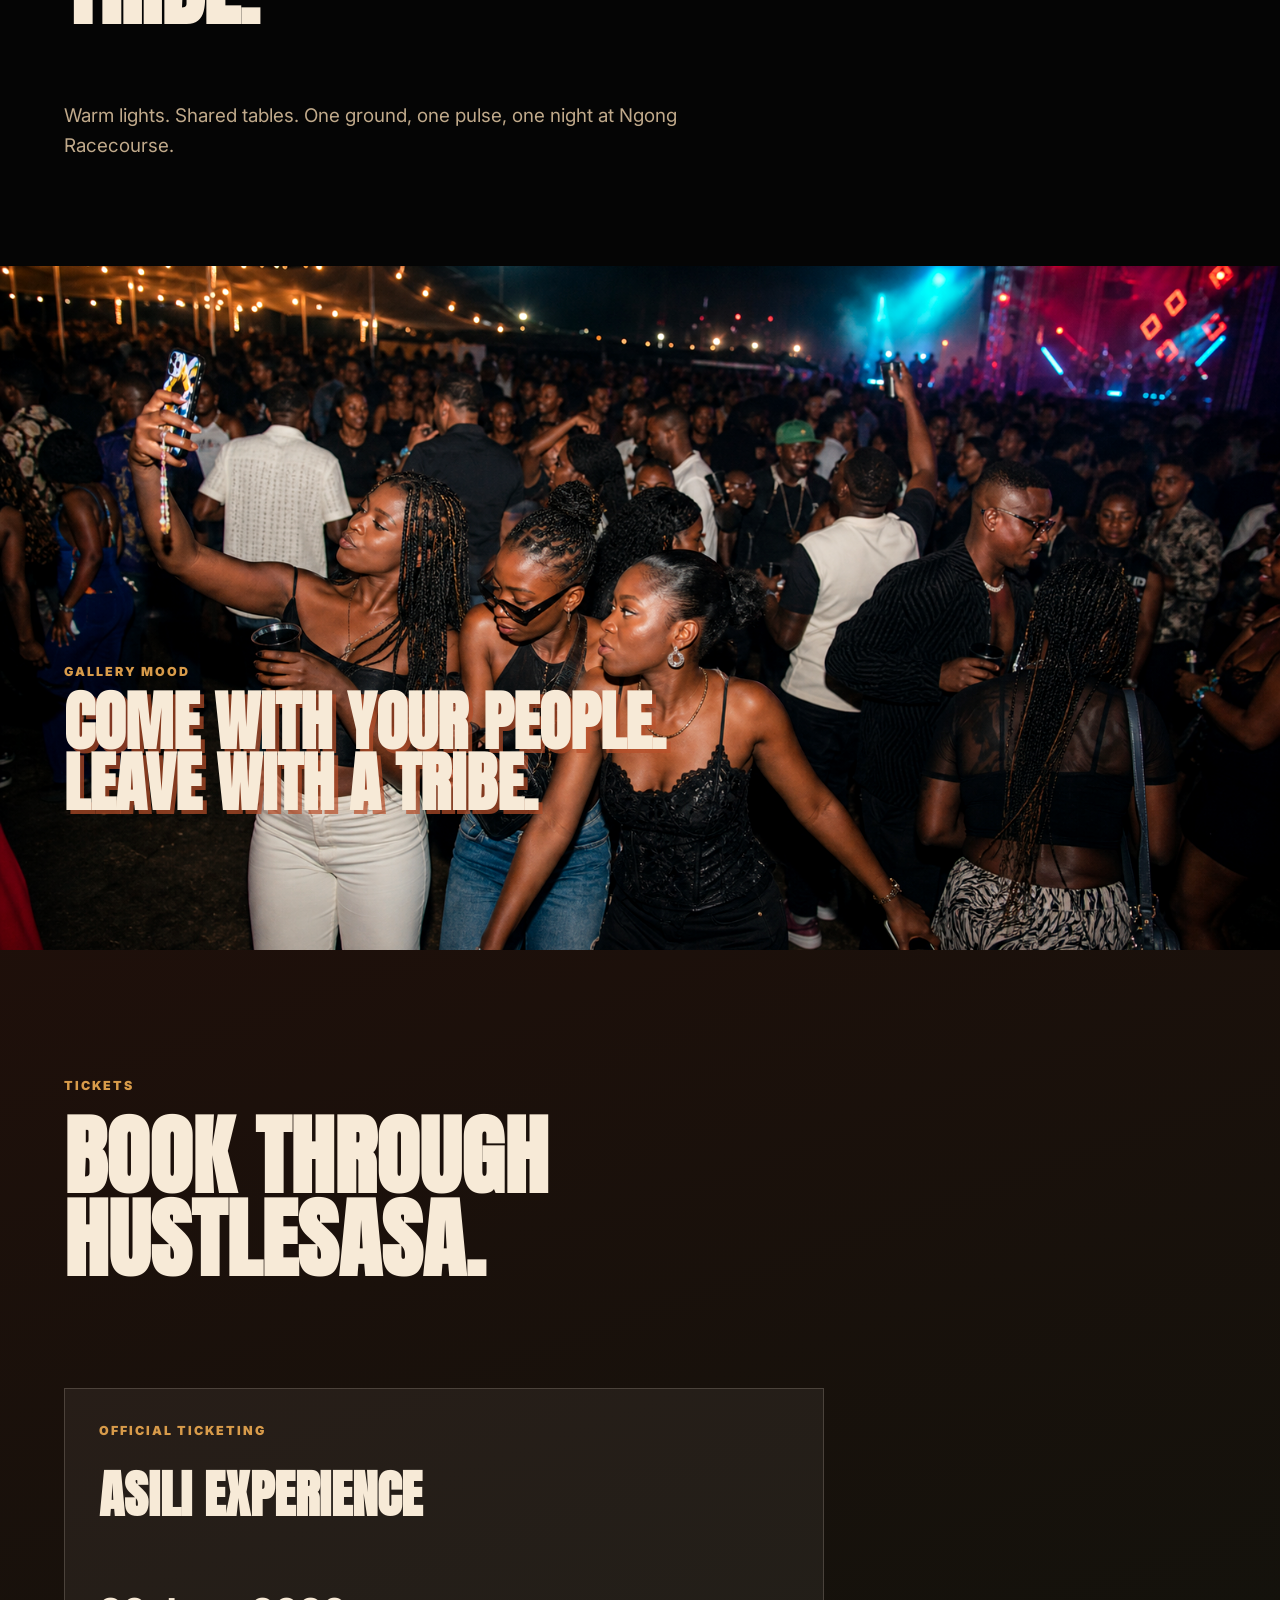
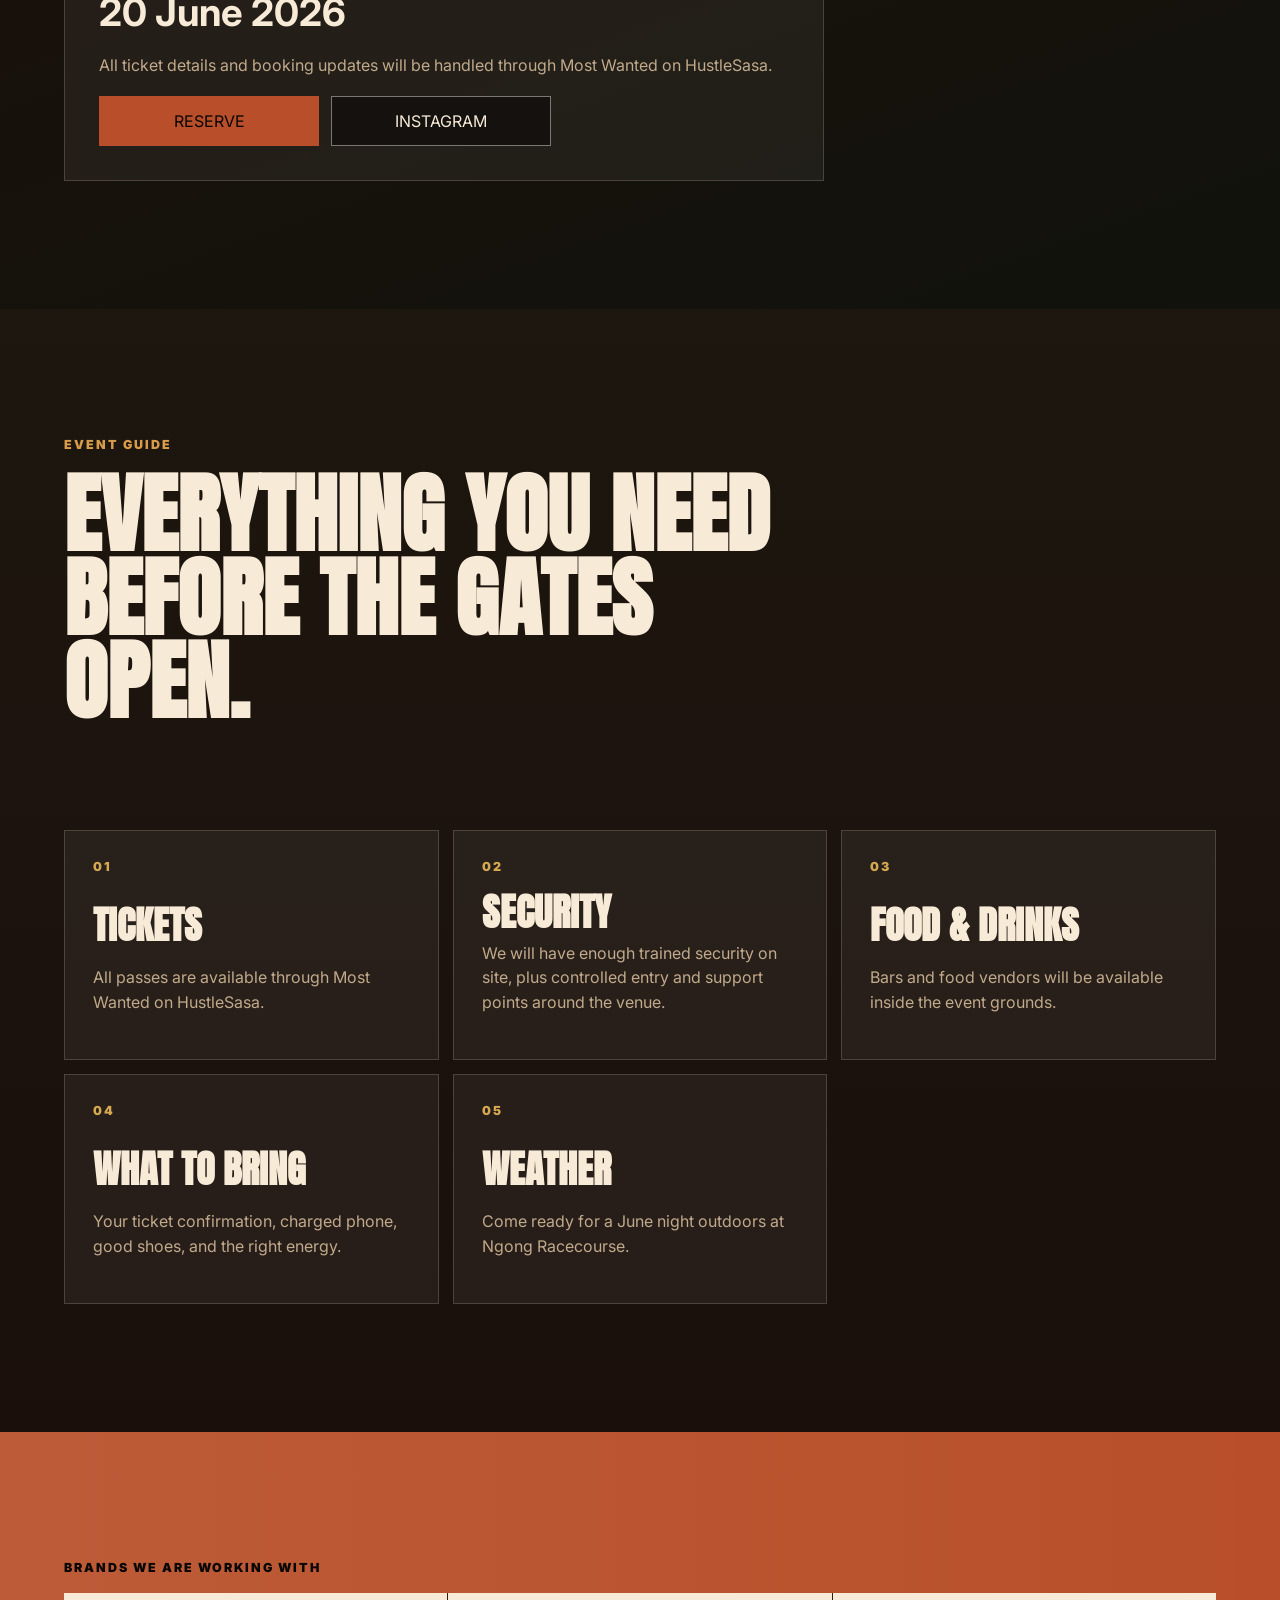
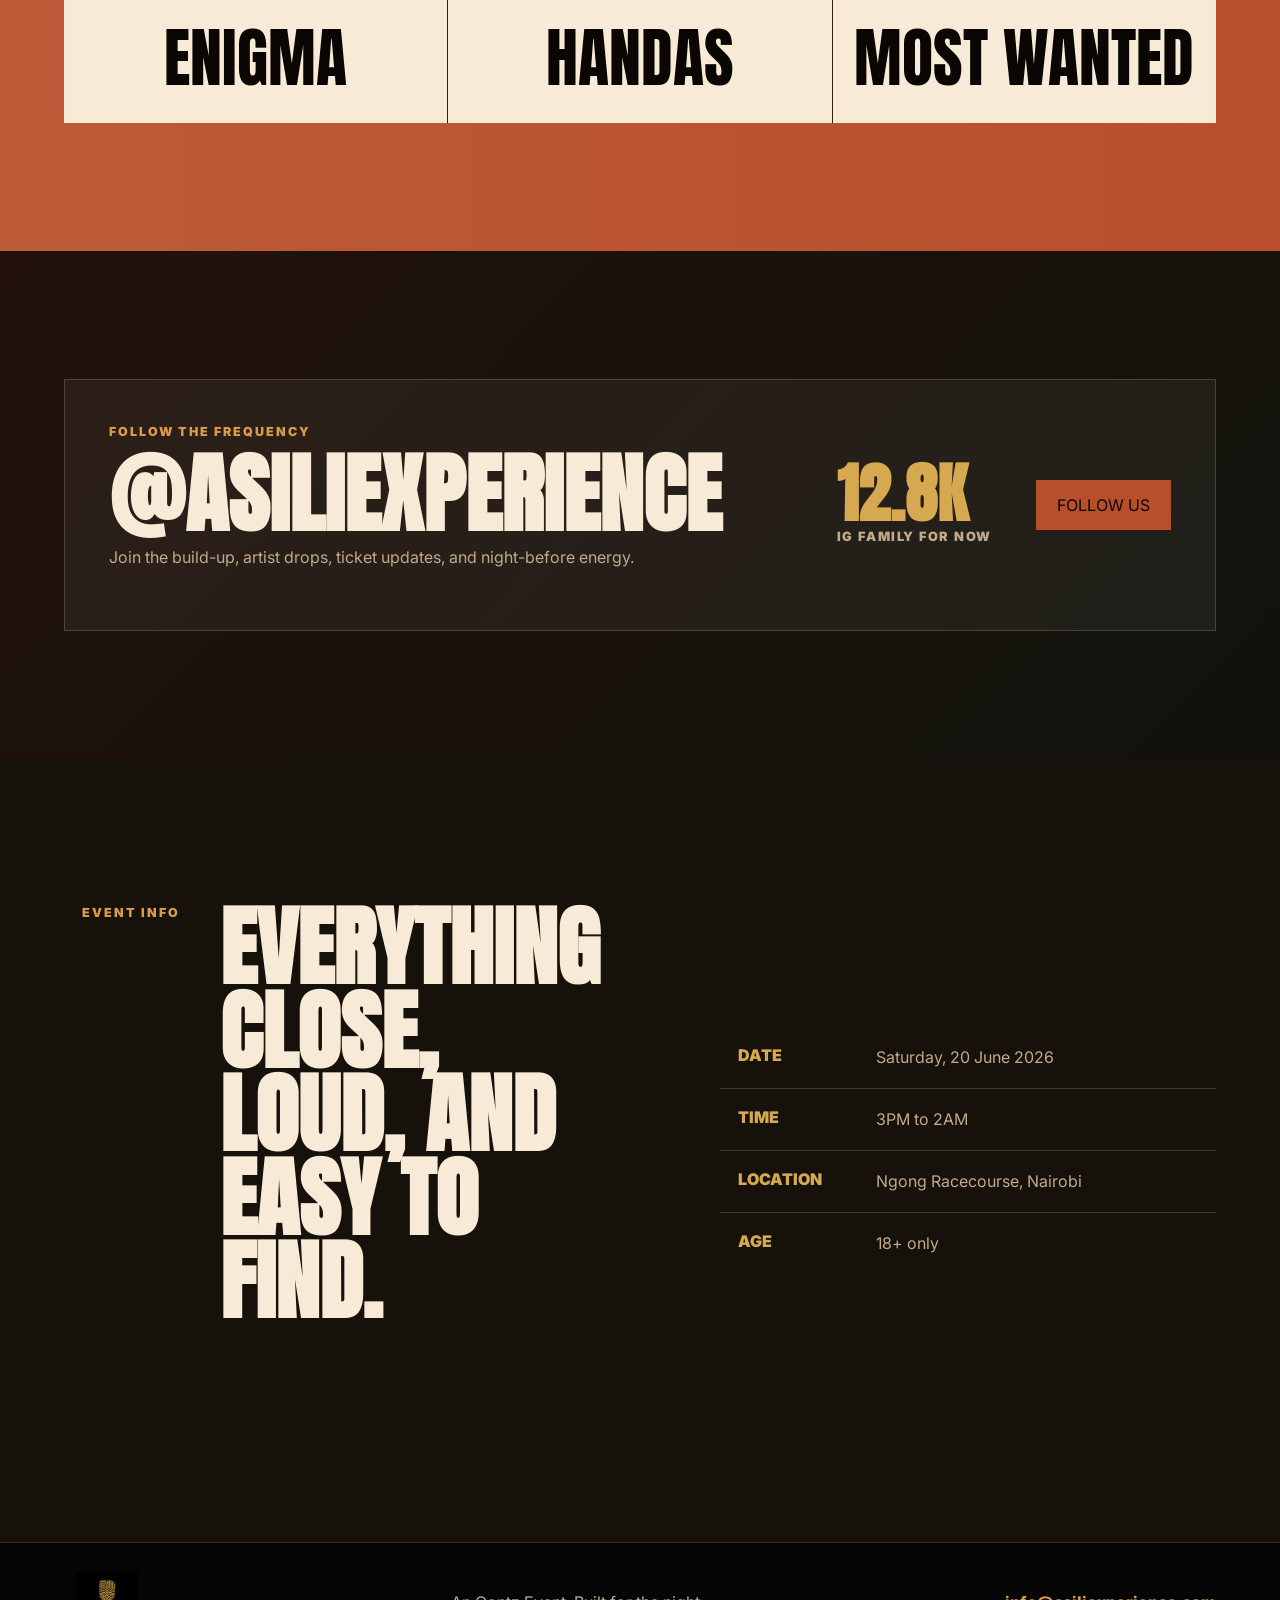
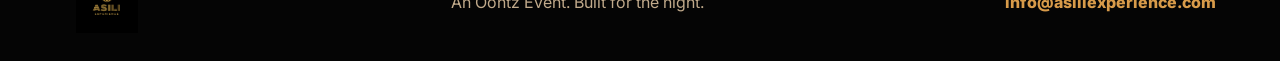
==== commit 70e81ced: "Add full SEO metadata" ====
--- a/index.html
+++ b/index.html
@@ -3,11 +3,33 @@
   <head>
     <meta charset="utf-8">
     <meta name="viewport" content="width=device-width, initial-scale=1">
-    <title>ASILI | An Oontz Event</title>
+    <title>ASILI Experience | 20 June 2026 at Ngong Racecourse</title>
     <meta
       name="description"
-      content="ASILI is an Oontz event built for music, culture, night energy, and coastal festival heat."
+      content="ASILI Experience is a premium Afro-house and Afro-tech event at Ngong Racecourse, Nairobi on 20 June 2026. Where rhythm meets roots and strangers become tribe."
     >
+    <meta name="keywords" content="ASILI Experience, ASILI Nairobi, Afro-house Kenya, Afro-tech Kenya, Ngong Racecourse events, Nairobi nightlife, Oontz event, Dankie Boi, Kabza De Small, Skillz, Etania">
+    <meta name="author" content="ASILI Experience">
+    <meta name="robots" content="index, follow">
+    <meta name="theme-color" content="#090604">
+    <link rel="canonical" href="https://asiliexperience.com/">
+    <link rel="icon" type="image/png" sizes="32x32" href="assets/favicon-32.png">
+    <link rel="icon" type="image/png" sizes="512x512" href="assets/site-icon-512.png">
+    <link rel="apple-touch-icon" sizes="180x180" href="assets/apple-touch-icon.png">
+    <link rel="sitemap" type="application/xml" href="https://asiliexperience.com/sitemap.xml">
+    <meta property="og:type" content="website">
+    <meta property="og:site_name" content="ASILI Experience">
+    <meta property="og:locale" content="en_KE">
+    <meta property="og:url" content="https://asiliexperience.com/">
+    <meta property="og:title" content="ASILI Experience | 20 June 2026 at Ngong Racecourse">
+    <meta property="og:description" content="A premium Afro-house and Afro-tech experience in Nairobi. Where rhythm meets roots, where strangers become tribe.">
+    <meta property="og:image" content="https://asiliexperience.com/assets/home-stage-background.png">
+    <meta property="og:image:alt" content="ASILI Experience main stage render">
+    <meta property="og:image:type" content="image/png">
+    <meta name="twitter:card" content="summary_large_image">
+    <meta name="twitter:title" content="ASILI Experience | 20 June 2026 at Ngong Racecourse">
+    <meta name="twitter:description" content="A premium Afro-house and Afro-tech experience in Nairobi. Where rhythm meets roots, where strangers become tribe.">
+    <meta name="twitter:image" content="https://asiliexperience.com/assets/home-stage-background.png">
     <link rel="preconnect" href="https://fonts.googleapis.com">
     <link rel="preconnect" href="https://fonts.gstatic.com" crossorigin>
     <link
@@ -15,6 +37,62 @@
       rel="stylesheet"
     >
     <link rel="stylesheet" href="styles.css?v=20260615">
+    <script type="application/ld+json">
+      {
+        "@context": "https://schema.org",
+        "@type": "MusicEvent",
+        "name": "ASILI Experience",
+        "description": "ASILI Experience is a premium Afro-house and Afro-tech event at Ngong Racecourse, Nairobi. Where rhythm meets roots and strangers become tribe.",
+        "startDate": "2026-06-20T15:00:00+03:00",
+        "endDate": "2026-06-21T02:00:00+03:00",
+        "eventStatus": "https://schema.org/EventScheduled",
+        "eventAttendanceMode": "https://schema.org/OfflineEventAttendanceMode",
+        "image": [
+          "https://asiliexperience.com/assets/home-stage-background.png",
+          "https://asiliexperience.com/assets/dankie-official-poster.png",
+          "https://asiliexperience.com/assets/kabza-official-poster.png"
+        ],
+        "location": {
+          "@type": "Place",
+          "name": "Ngong Racecourse",
+          "address": {
+            "@type": "PostalAddress",
+            "addressLocality": "Nairobi",
+            "addressCountry": "KE"
+          }
+        },
+        "performer": [
+          {
+            "@type": "MusicGroup",
+            "name": "Dankie Boi"
+          },
+          {
+            "@type": "MusicGroup",
+            "name": "Kabza De Small"
+          },
+          {
+            "@type": "MusicGroup",
+            "name": "Skillz"
+          },
+          {
+            "@type": "MusicGroup",
+            "name": "Etania"
+          }
+        ],
+        "organizer": {
+          "@type": "Organization",
+          "name": "ASILI Experience",
+          "url": "https://asiliexperience.com/",
+          "email": "info@asiliexperience.com"
+        },
+        "offers": {
+          "@type": "Offer",
+          "url": "https://mostwanted.hustlesasa.shop/?utm_source=ig&utm_medium=social&utm_content=link_in_bio&fbclid=PAZXh0bgNhZW0CMTEAc3J0YwZhcHBfaWQPOTM2NjE5NzQzMzkyNDU5AAGn_1s_jsOJiyk4CDyZP5e3llBT3lIYCwSKj093tluScpbPhsxuHTpS0KUFDSg_aem_HzJawruH-vDiHmQjQ0k3qQ&utm_id=97760_v0_s00_e0_tv3",
+          "availability": "https://schema.org/InStock",
+          "validFrom": "2026-06-01T00:00:00+03:00"
+        }
+      }
+    </script>
   </head>
   <body>
     <canvas class="beat-field" aria-hidden="true"></canvas>
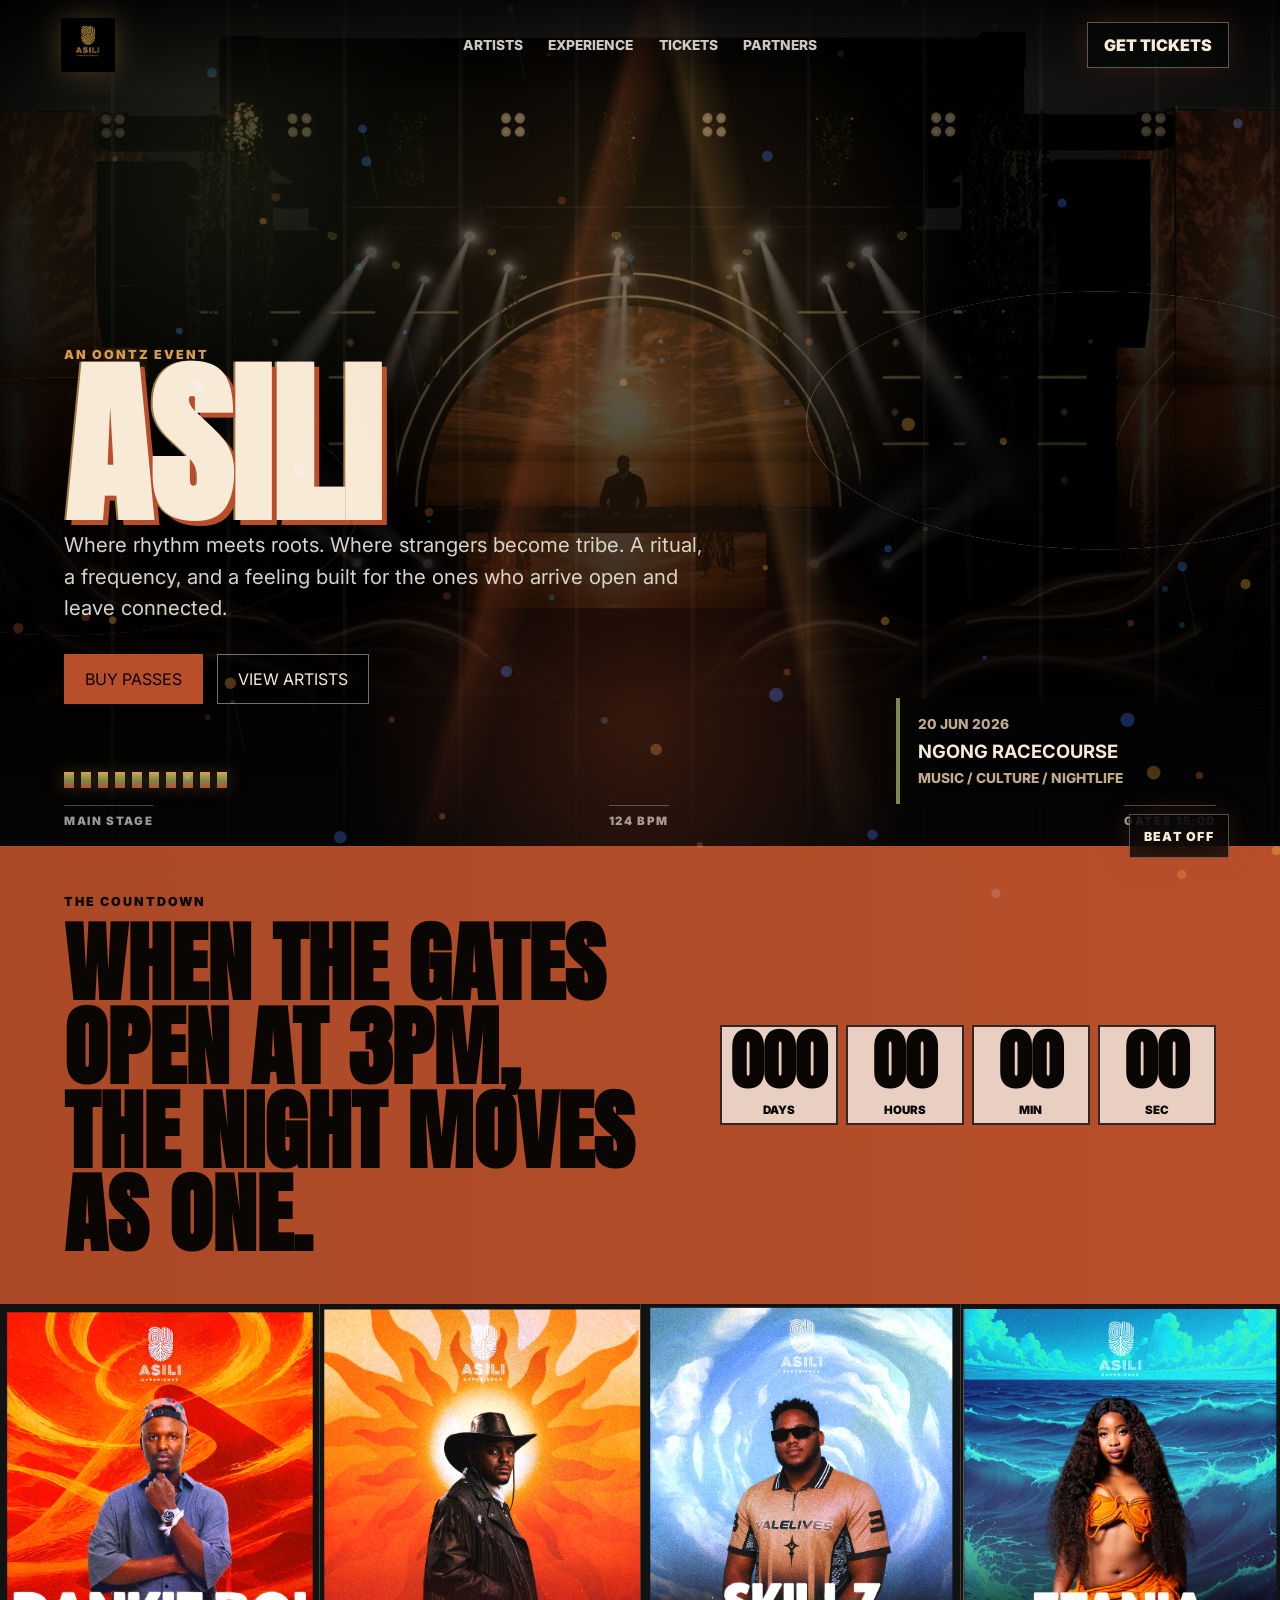
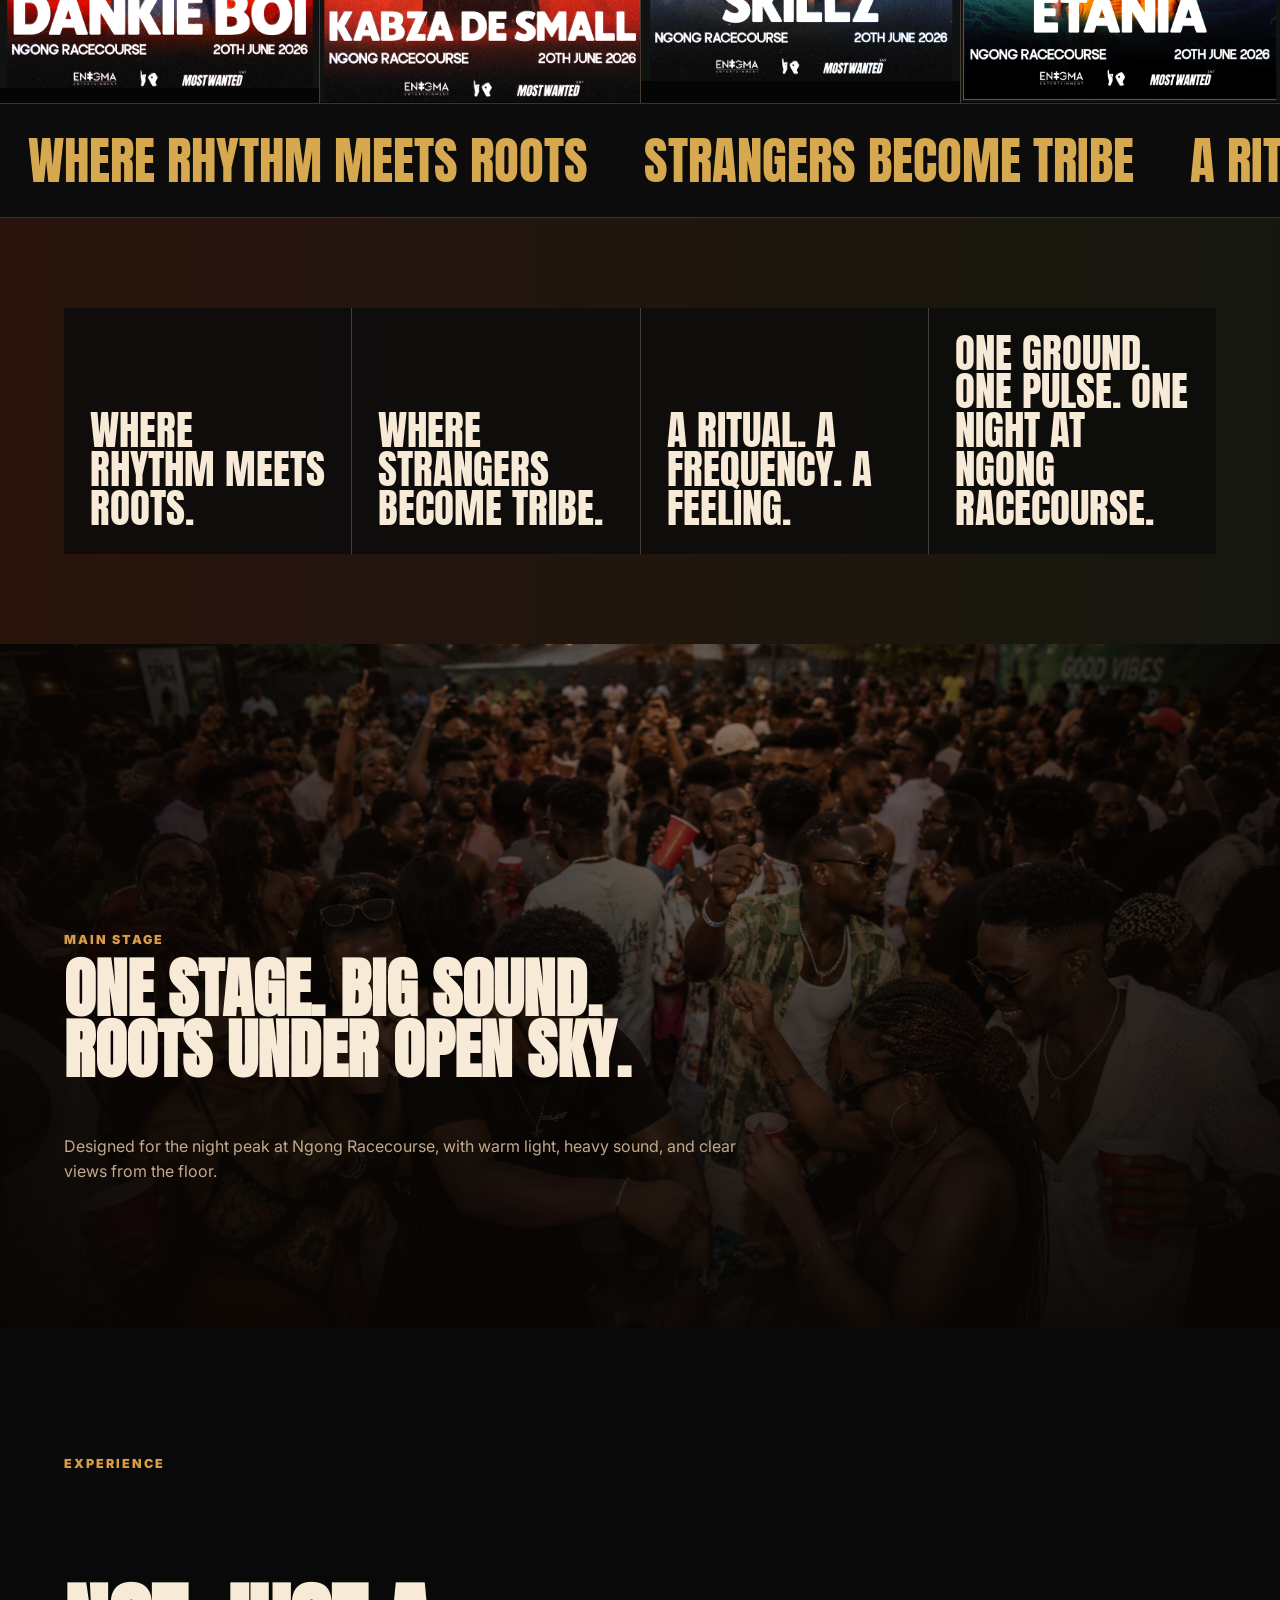
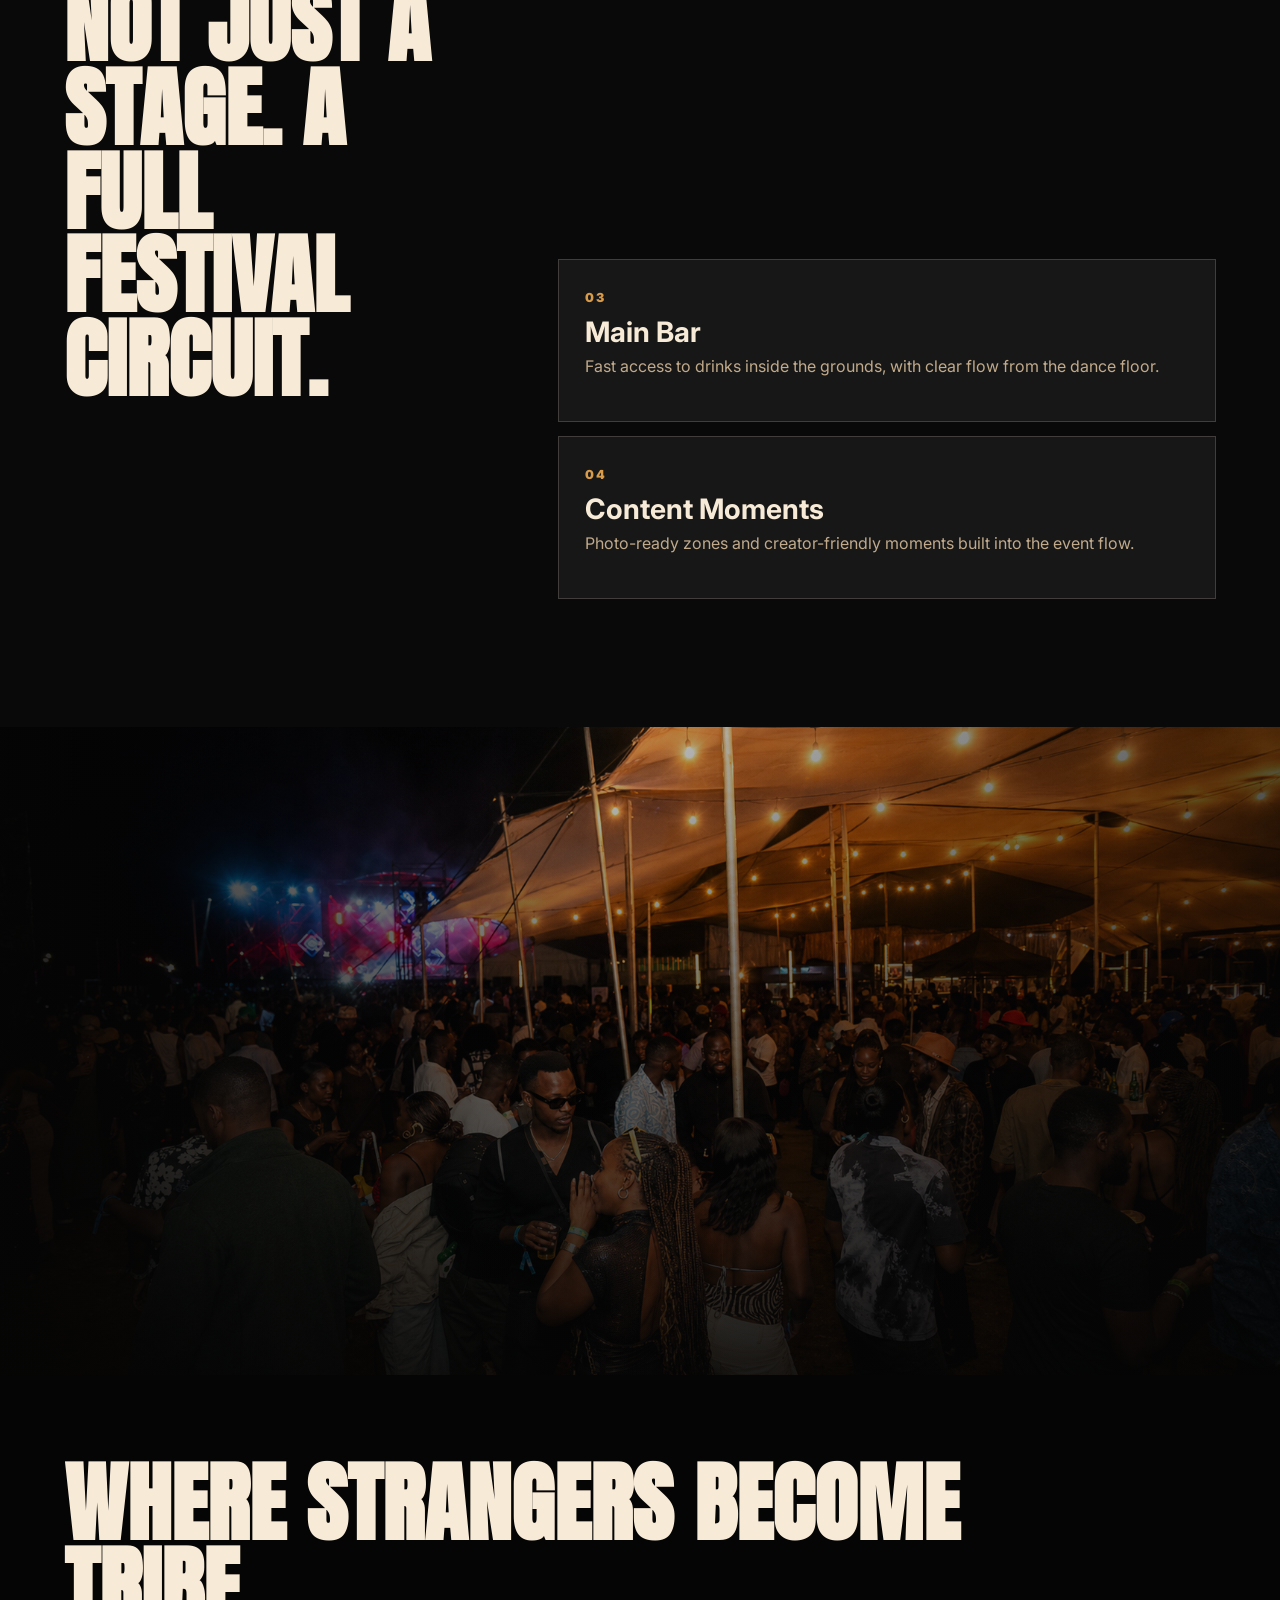
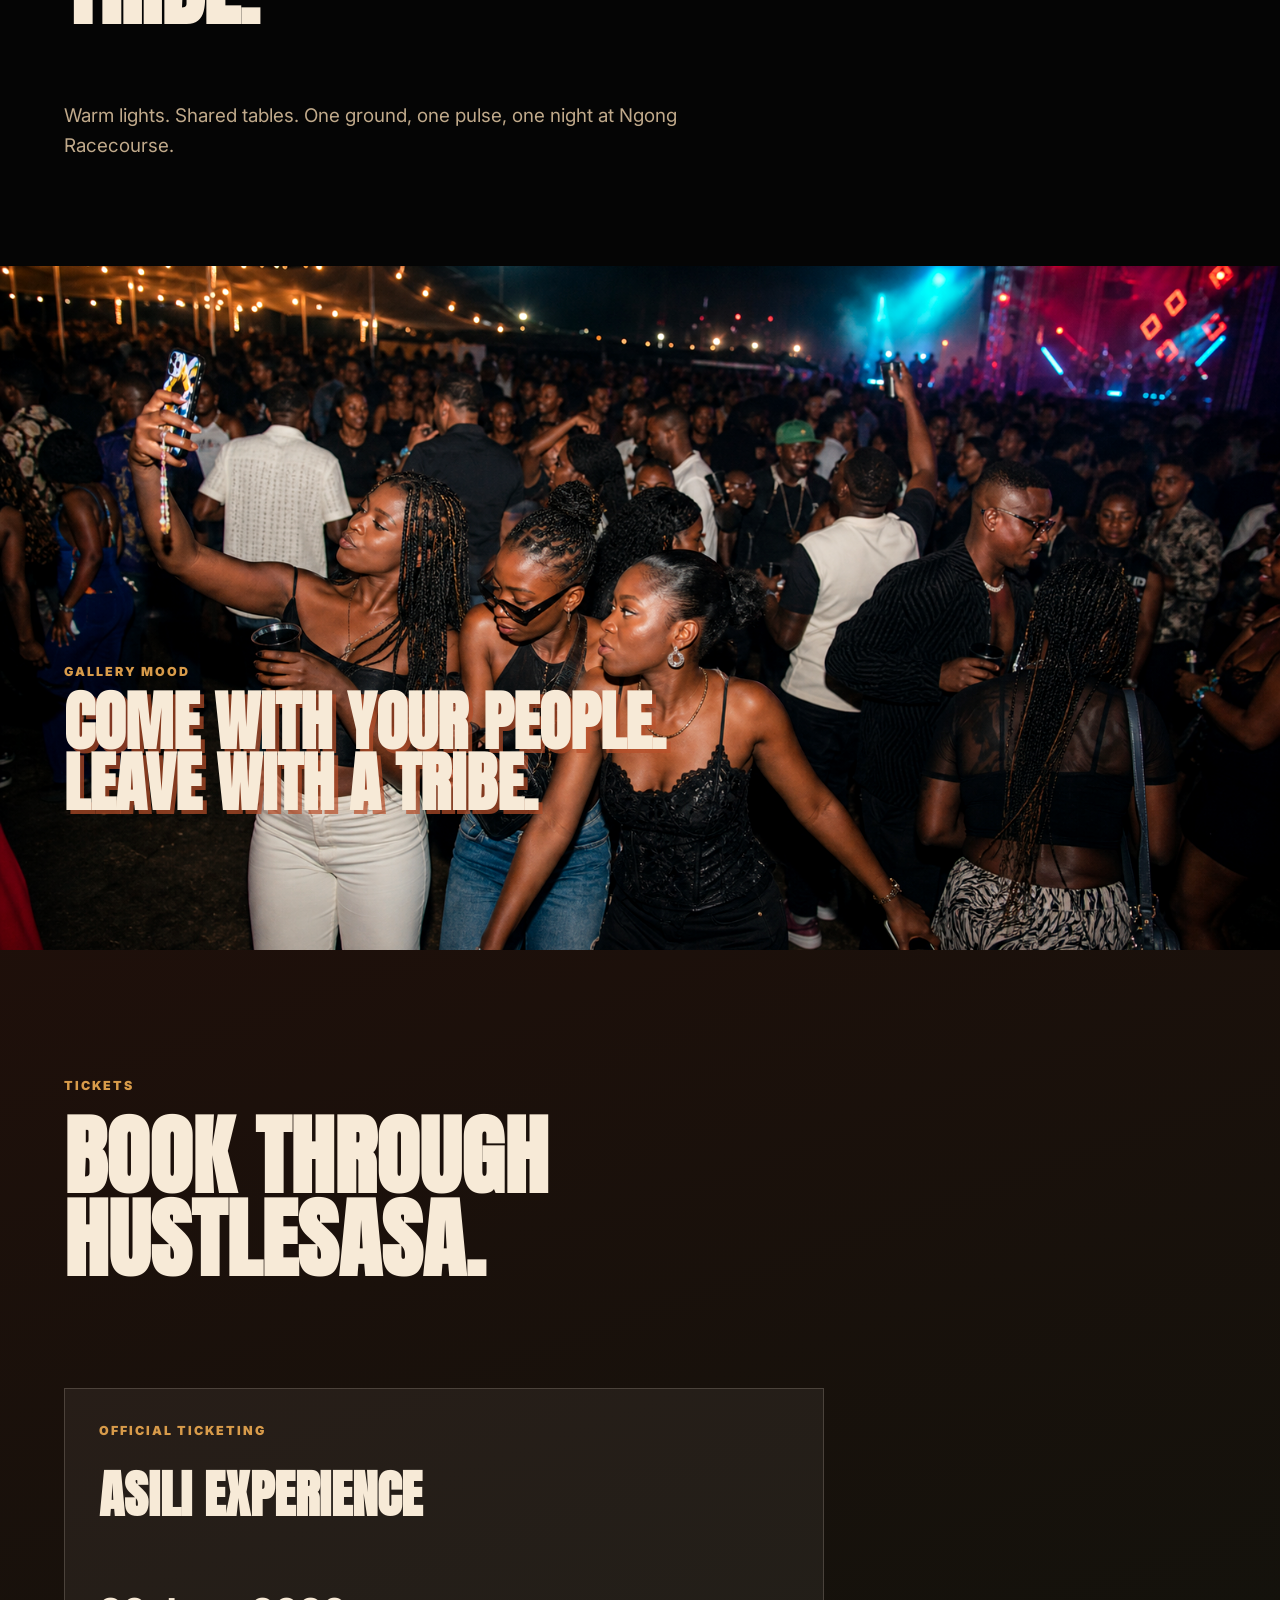
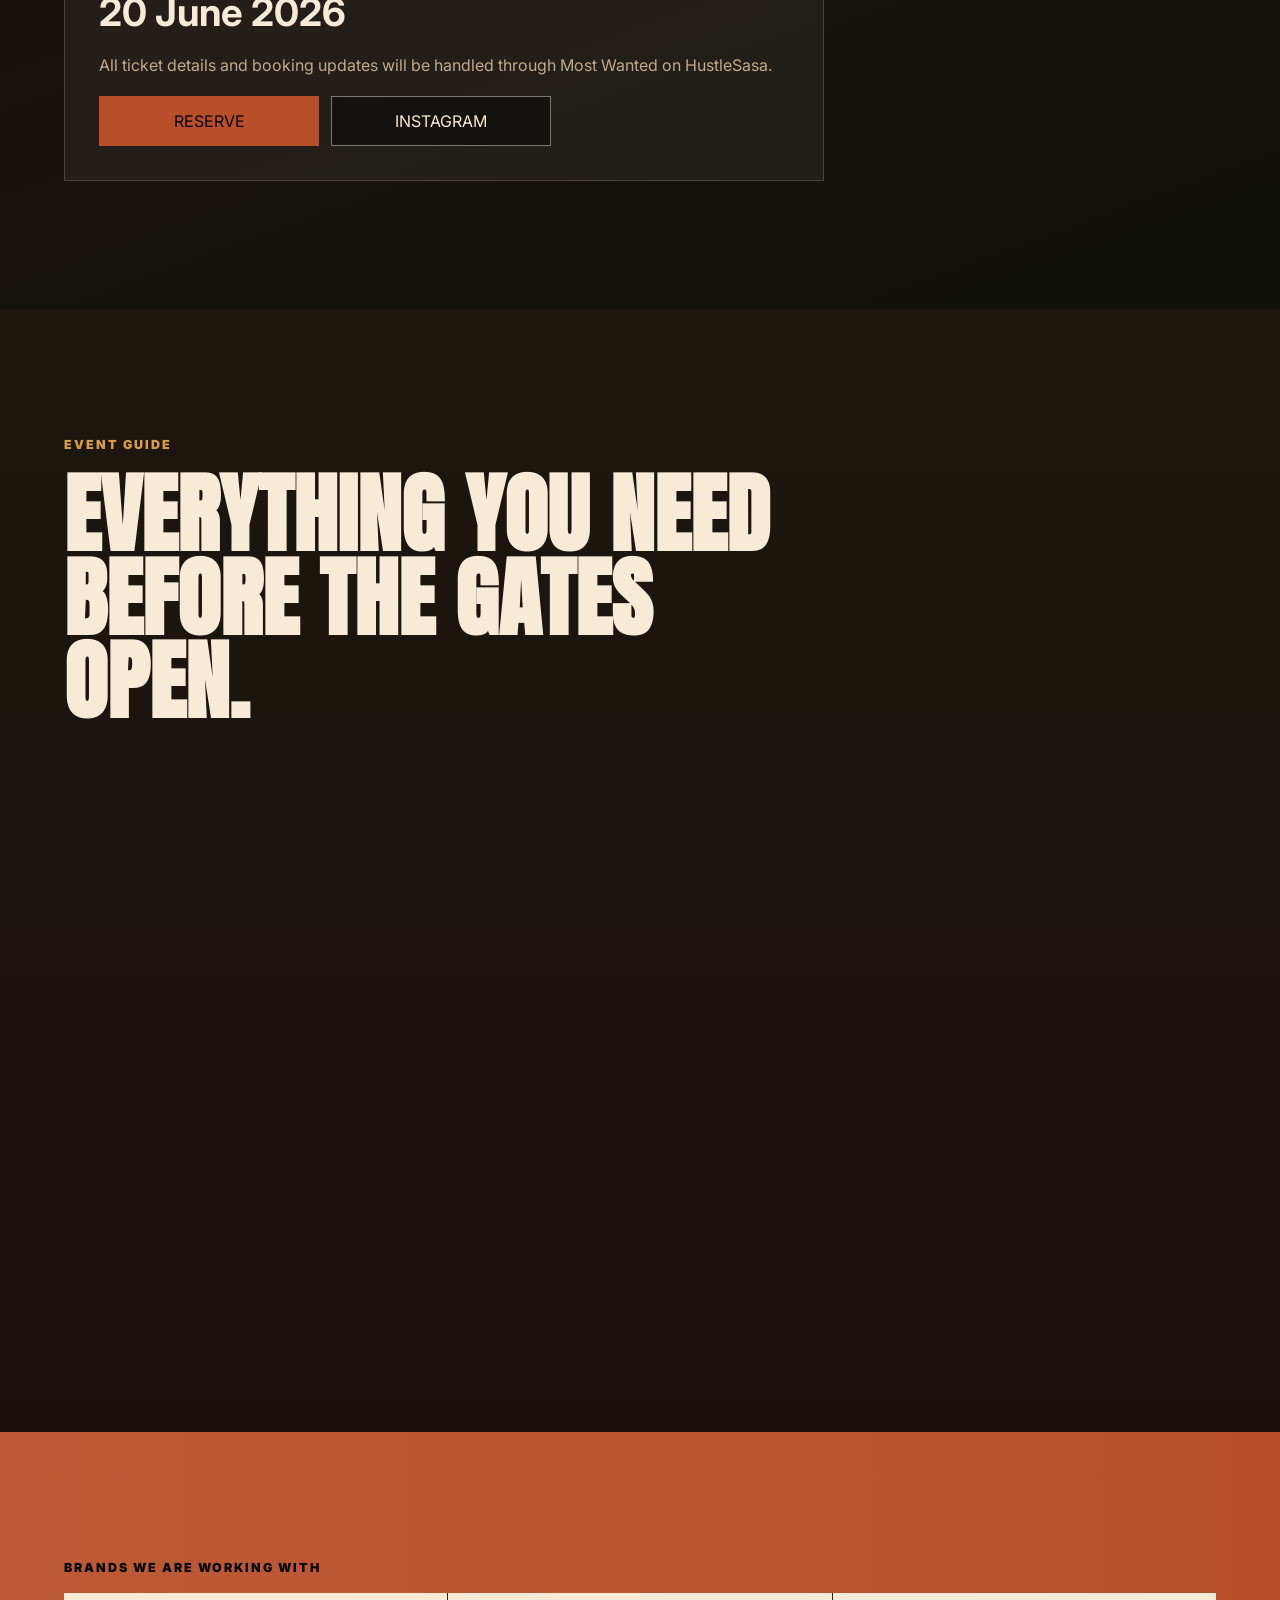
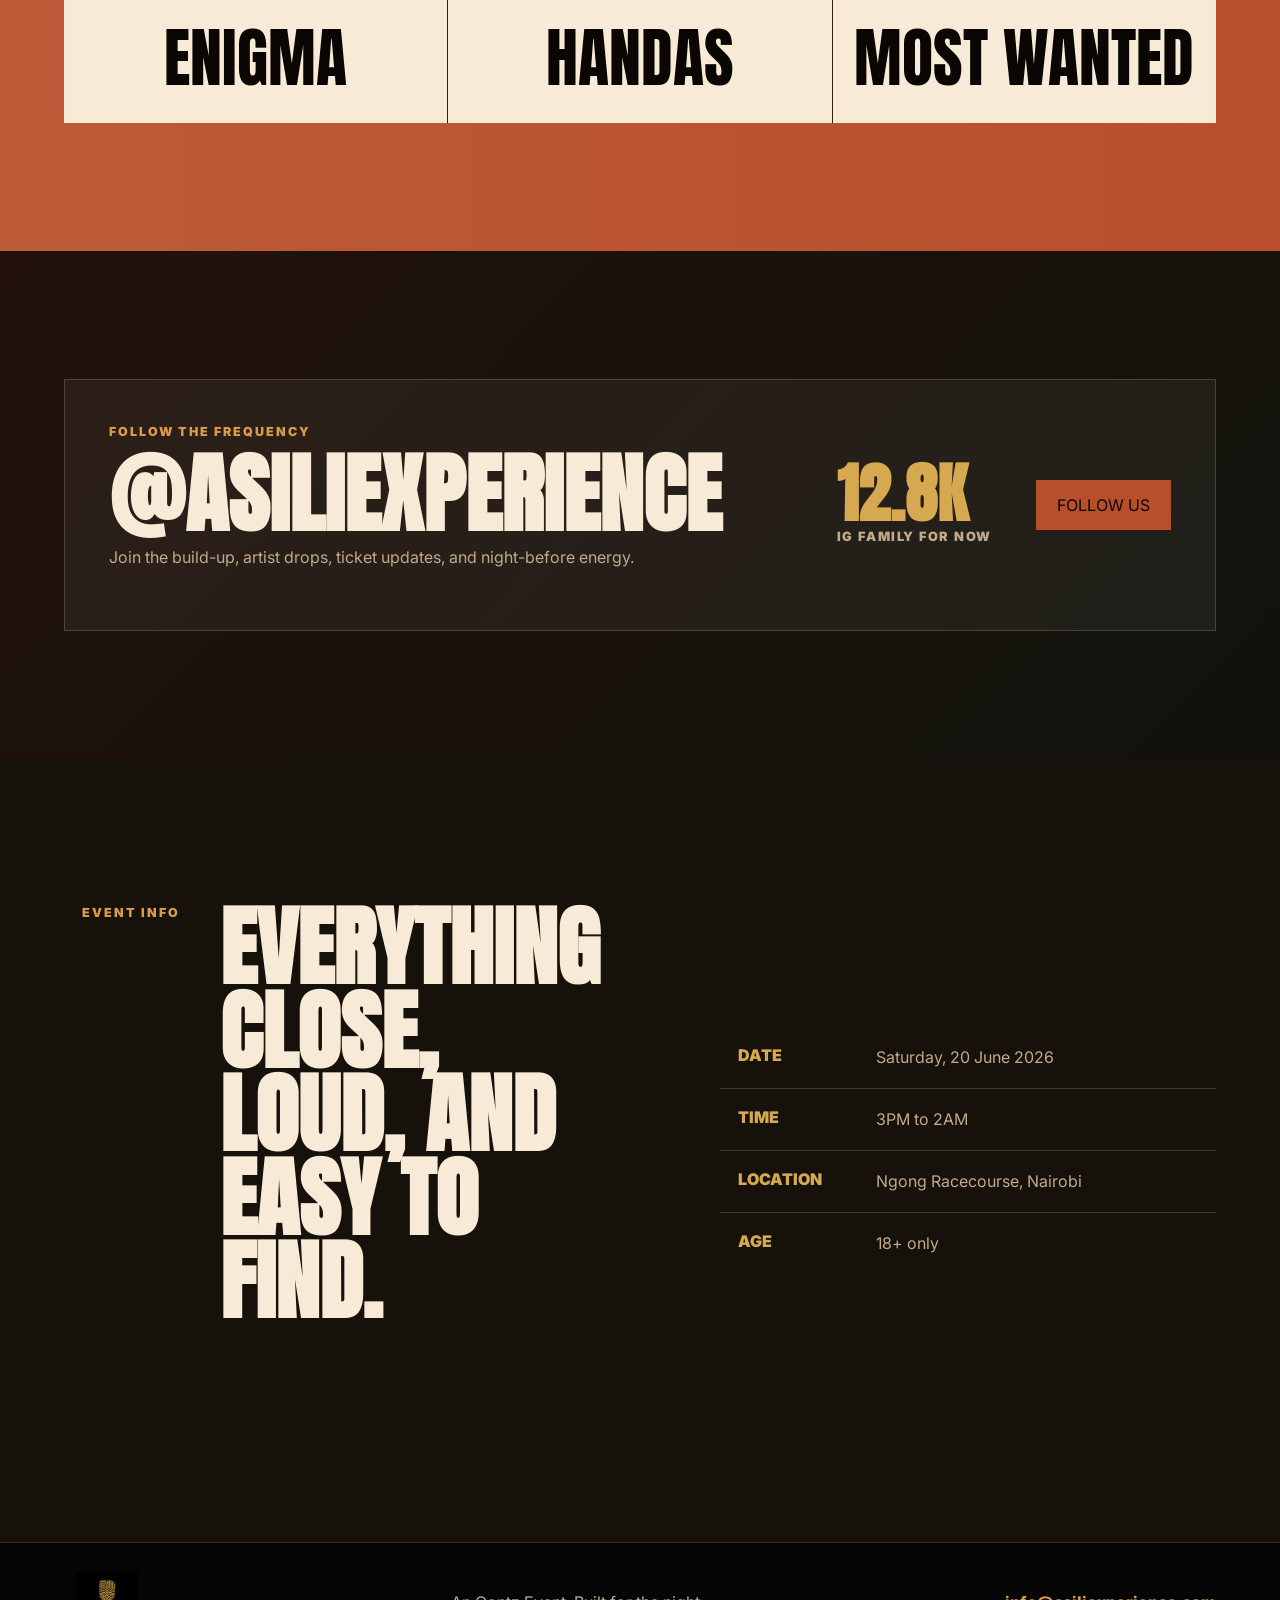
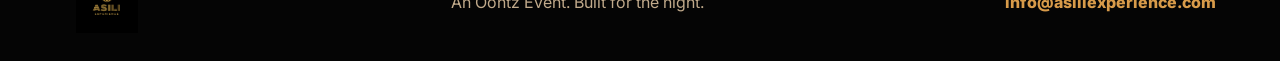
==== commit 056059e2: "Improve SEO keyword targeting and headings" ====
--- a/index.html
+++ b/index.html
@@ -3,12 +3,12 @@
   <head>
     <meta charset="utf-8">
     <meta name="viewport" content="width=device-width, initial-scale=1">
-    <title>ASILI Experience | 20 June 2026 at Ngong Racecourse</title>
+    <title>ASILI Experience | Afro House Festival Nairobi at Ngong Racecourse</title>
     <meta
       name="description"
-      content="ASILI Experience is a premium Afro-house and Afro-tech event at Ngong Racecourse, Nairobi on 20 June 2026. Where rhythm meets roots and strangers become tribe."
+      content="ASILI Experience is an Afro House Festival in Nairobi and Amapiano event at Ngong Racecourse, Kenya on 20 June 2026 featuring Kabza De Small, Dankie Boi, Skillz and Etania."
     >
-    <meta name="keywords" content="ASILI Experience, ASILI Nairobi, Afro-house Kenya, Afro-tech Kenya, Ngong Racecourse events, Nairobi nightlife, Oontz event, Dankie Boi, Kabza De Small, Skillz, Etania">
+    <meta name="keywords" content="Asili Experience, Afro House Festival Nairobi, Music Festival Kenya, Amapiano Event Nairobi, Kabza De Small Nairobi, Ngong Racecourse Event, ASILI Nairobi, Afro-tech Kenya, Nairobi nightlife, Dankie Boi, Skillz, Etania">
     <meta name="author" content="ASILI Experience">
     <meta name="robots" content="index, follow">
     <meta name="theme-color" content="#090604">
@@ -21,14 +21,14 @@
     <meta property="og:site_name" content="ASILI Experience">
     <meta property="og:locale" content="en_KE">
     <meta property="og:url" content="https://asiliexperience.com/">
-    <meta property="og:title" content="ASILI Experience | 20 June 2026 at Ngong Racecourse">
-    <meta property="og:description" content="A premium Afro-house and Afro-tech experience in Nairobi. Where rhythm meets roots, where strangers become tribe.">
+    <meta property="og:title" content="ASILI Experience | Afro House Festival Nairobi">
+    <meta property="og:description" content="A Music Festival Kenya experience at Ngong Racecourse. Afro-house, Afro-tech and Amapiano in Nairobi with Kabza De Small, Dankie Boi, Skillz and Etania.">
     <meta property="og:image" content="https://asiliexperience.com/assets/home-stage-background.png">
     <meta property="og:image:alt" content="ASILI Experience main stage render">
     <meta property="og:image:type" content="image/png">
     <meta name="twitter:card" content="summary_large_image">
-    <meta name="twitter:title" content="ASILI Experience | 20 June 2026 at Ngong Racecourse">
-    <meta name="twitter:description" content="A premium Afro-house and Afro-tech experience in Nairobi. Where rhythm meets roots, where strangers become tribe.">
+    <meta name="twitter:title" content="ASILI Experience | Afro House Festival Nairobi">
+    <meta name="twitter:description" content="A Music Festival Kenya experience at Ngong Racecourse with Afro-house, Afro-tech and Amapiano in Nairobi.">
     <meta name="twitter:image" content="https://asiliexperience.com/assets/home-stage-background.png">
     <link rel="preconnect" href="https://fonts.googleapis.com">
     <link rel="preconnect" href="https://fonts.gstatic.com" crossorigin>
@@ -42,7 +42,14 @@
         "@context": "https://schema.org",
         "@type": "MusicEvent",
         "name": "ASILI Experience",
-        "description": "ASILI Experience is a premium Afro-house and Afro-tech event at Ngong Racecourse, Nairobi. Where rhythm meets roots and strangers become tribe.",
+        "description": "ASILI Experience is an Afro House Festival in Nairobi and Amapiano event at Ngong Racecourse, Kenya. Where rhythm meets roots and strangers become tribe.",
+        "url": "https://asiliexperience.com/",
+        "keywords": "Asili Experience, Afro House Festival Nairobi, Music Festival Kenya, Amapiano Event Nairobi, Kabza De Small Nairobi, Ngong Racecourse Event",
+        "genre": [
+          "Afro House",
+          "Afro Tech",
+          "Amapiano"
+        ],
         "startDate": "2026-06-20T15:00:00+03:00",
         "endDate": "2026-06-21T02:00:00+03:00",
         "eventStatus": "https://schema.org/EventScheduled",
@@ -83,7 +90,10 @@
           "@type": "Organization",
           "name": "ASILI Experience",
           "url": "https://asiliexperience.com/",
-          "email": "info@asiliexperience.com"
+          "email": "info@asiliexperience.com",
+          "sameAs": [
+            "https://www.instagram.com/asiliexperience/"
+          ]
         },
         "offers": {
           "@type": "Offer",
@@ -116,13 +126,13 @@
 
     <main id="top">
       <section class="hero" aria-label="ASILI event introduction">
-        <img class="hero-image" src="assets/home-stage-background.png" alt="ASILI Experience main stage render">
+        <img class="hero-image" src="assets/home-stage-background.png" alt="ASILI Experience Afro House Festival Nairobi main stage render at Ngong Racecourse">
         <div class="hero-scrim"></div>
         <div class="hero-orbit orbit-one" aria-hidden="true"></div>
         <div class="hero-orbit orbit-two" aria-hidden="true"></div>
         <div class="hero-content">
           <p class="eyebrow">An Oontz Event</p>
-          <h1>ASILI</h1>
+          <h1>ASILI<span class="sr-only"> Experience Afro House Festival Nairobi</span></h1>
           <p class="hero-copy">
             Where rhythm meets roots. Where strangers become tribe. A ritual, a frequency, and a feeling built for the ones who arrive open and leave connected.
           </p>
@@ -164,16 +174,16 @@
 
       <section id="artists" class="visuals-section" aria-label="ASILI artist visuals">
         <div class="visual-card visual-artist">
-          <img src="assets/dankie-official-poster.png" alt="Dankie Boi ASILI artist poster">
+          <img src="assets/dankie-official-poster.png" alt="Dankie Boi artist poster for ASILI Experience Music Festival Kenya">
         </div>
         <div class="visual-card visual-artist">
-          <img src="assets/kabza-official-poster.png" alt="Kabza De Small ASILI artist poster">
+          <img src="assets/kabza-official-poster.png" alt="Kabza De Small Nairobi artist poster for ASILI Experience at Ngong Racecourse">
         </div>
         <div class="visual-card visual-artist">
-          <img src="assets/skillz-official-poster.png" alt="Skillz ASILI artist poster">
+          <img src="assets/skillz-official-poster.png" alt="Skillz artist poster for ASILI Experience Amapiano Event Nairobi">
         </div>
         <div class="visual-card visual-artist">
-          <img src="assets/etania-official-poster.png" alt="Etania ASILI artist poster">
+          <img src="assets/etania-official-poster.png" alt="Etania artist poster for ASILI Experience Afro House Festival Nairobi">
         </div>
       </section>
 
@@ -207,7 +217,7 @@
       </section>
 
       <section class="stage-section" aria-label="ASILI main stage">
-        <img src="assets/main-stage-crowd-party.png" alt="ASILI crowd dancing under warm lights">
+        <img src="assets/main-stage-crowd-party.png" alt="ASILI Experience Music Festival Kenya crowd dancing under warm lights">
         <div class="stage-copy">
           <p class="section-kicker">Main stage</p>
           <h2>One stage. Big sound. Roots under open sky.</h2>
@@ -247,7 +257,7 @@
       </section>
 
       <section class="tent-section" aria-label="ASILI crowd under the tent">
-        <img src="assets/asili-crowd-tent.png" alt="Festivalgoers under a tent at an ASILI-style night event">
+        <img src="assets/asili-crowd-tent.png" alt="Festivalgoers under a tent at ASILI Experience Ngong Racecourse Event">
       </section>
 
       <section class="tent-words" aria-label="ASILI tent words">
@@ -258,7 +268,7 @@
       </section>
 
       <section class="party-gallery" aria-label="ASILI party gallery">
-        <img src="assets/asili-party-crowd.png" alt="People partying at ASILI">
+        <img src="assets/asili-party-crowd.png" alt="People partying at ASILI Experience Afro House Festival Nairobi">
         <div class="gallery-copy">
           <p class="section-kicker">Gallery mood</p>
           <h2>Come with your people. Leave with a tribe.</h2>
--- a/styles.css
+++ b/styles.css
@@ -14,6 +14,18 @@
 
 * {
   box-sizing: border-box;
+}
+
+.sr-only {
+  position: absolute;
+  width: 1px;
+  height: 1px;
+  padding: 0;
+  margin: -1px;
+  overflow: hidden;
+  clip: rect(0, 0, 0, 0);
+  white-space: nowrap;
+  border: 0;
 }
 
 html {
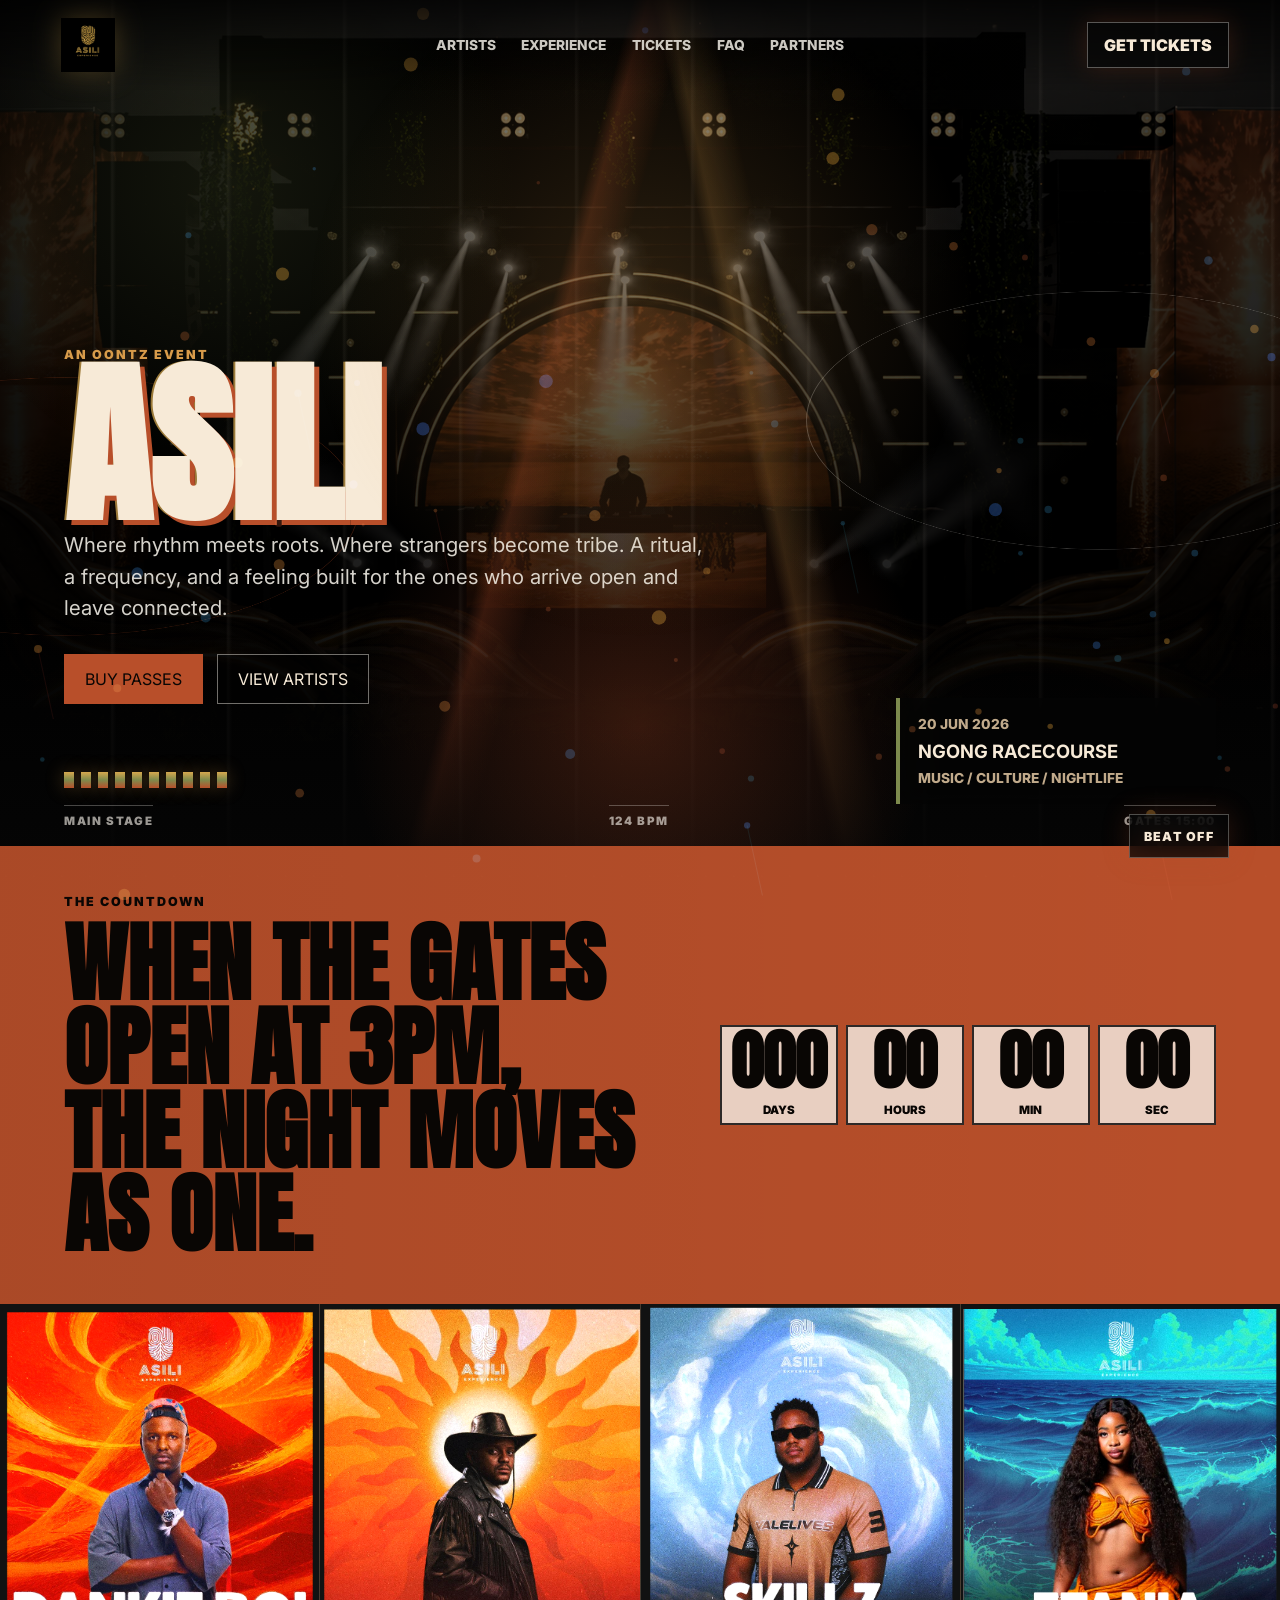
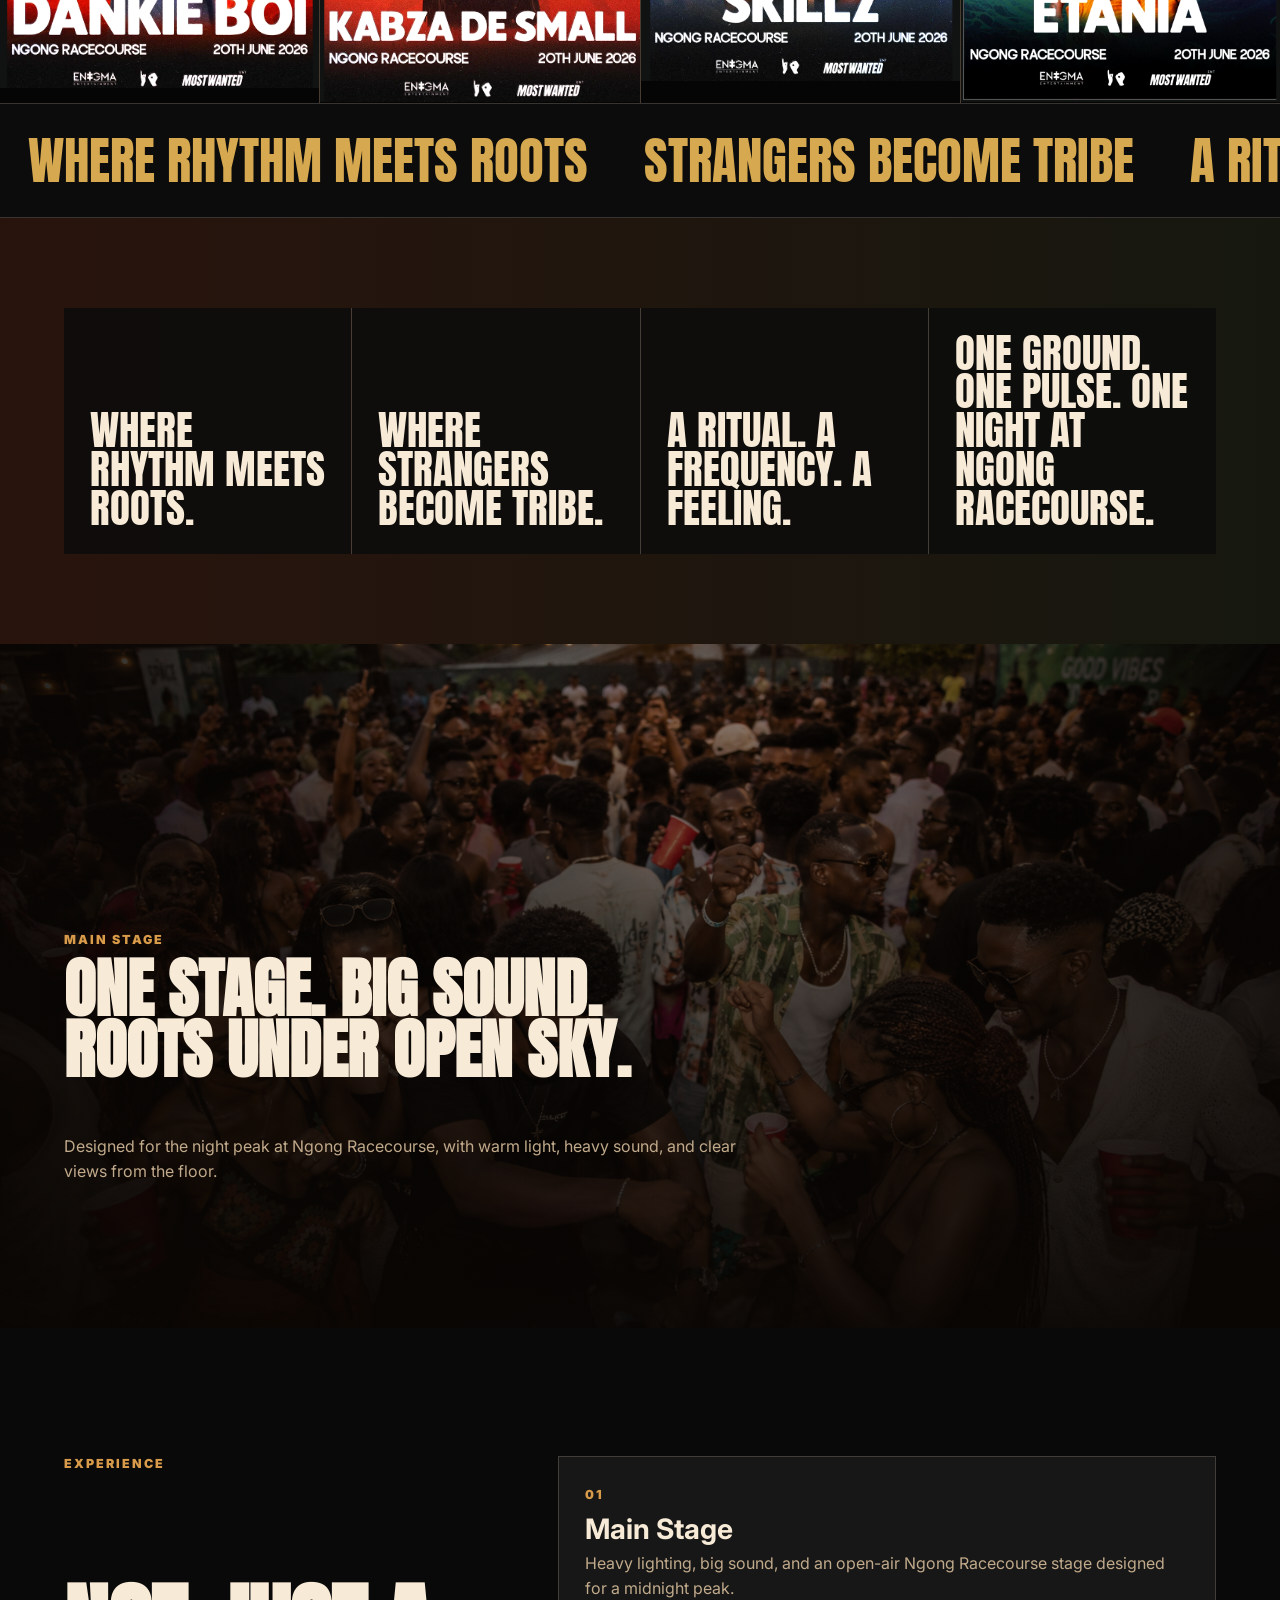
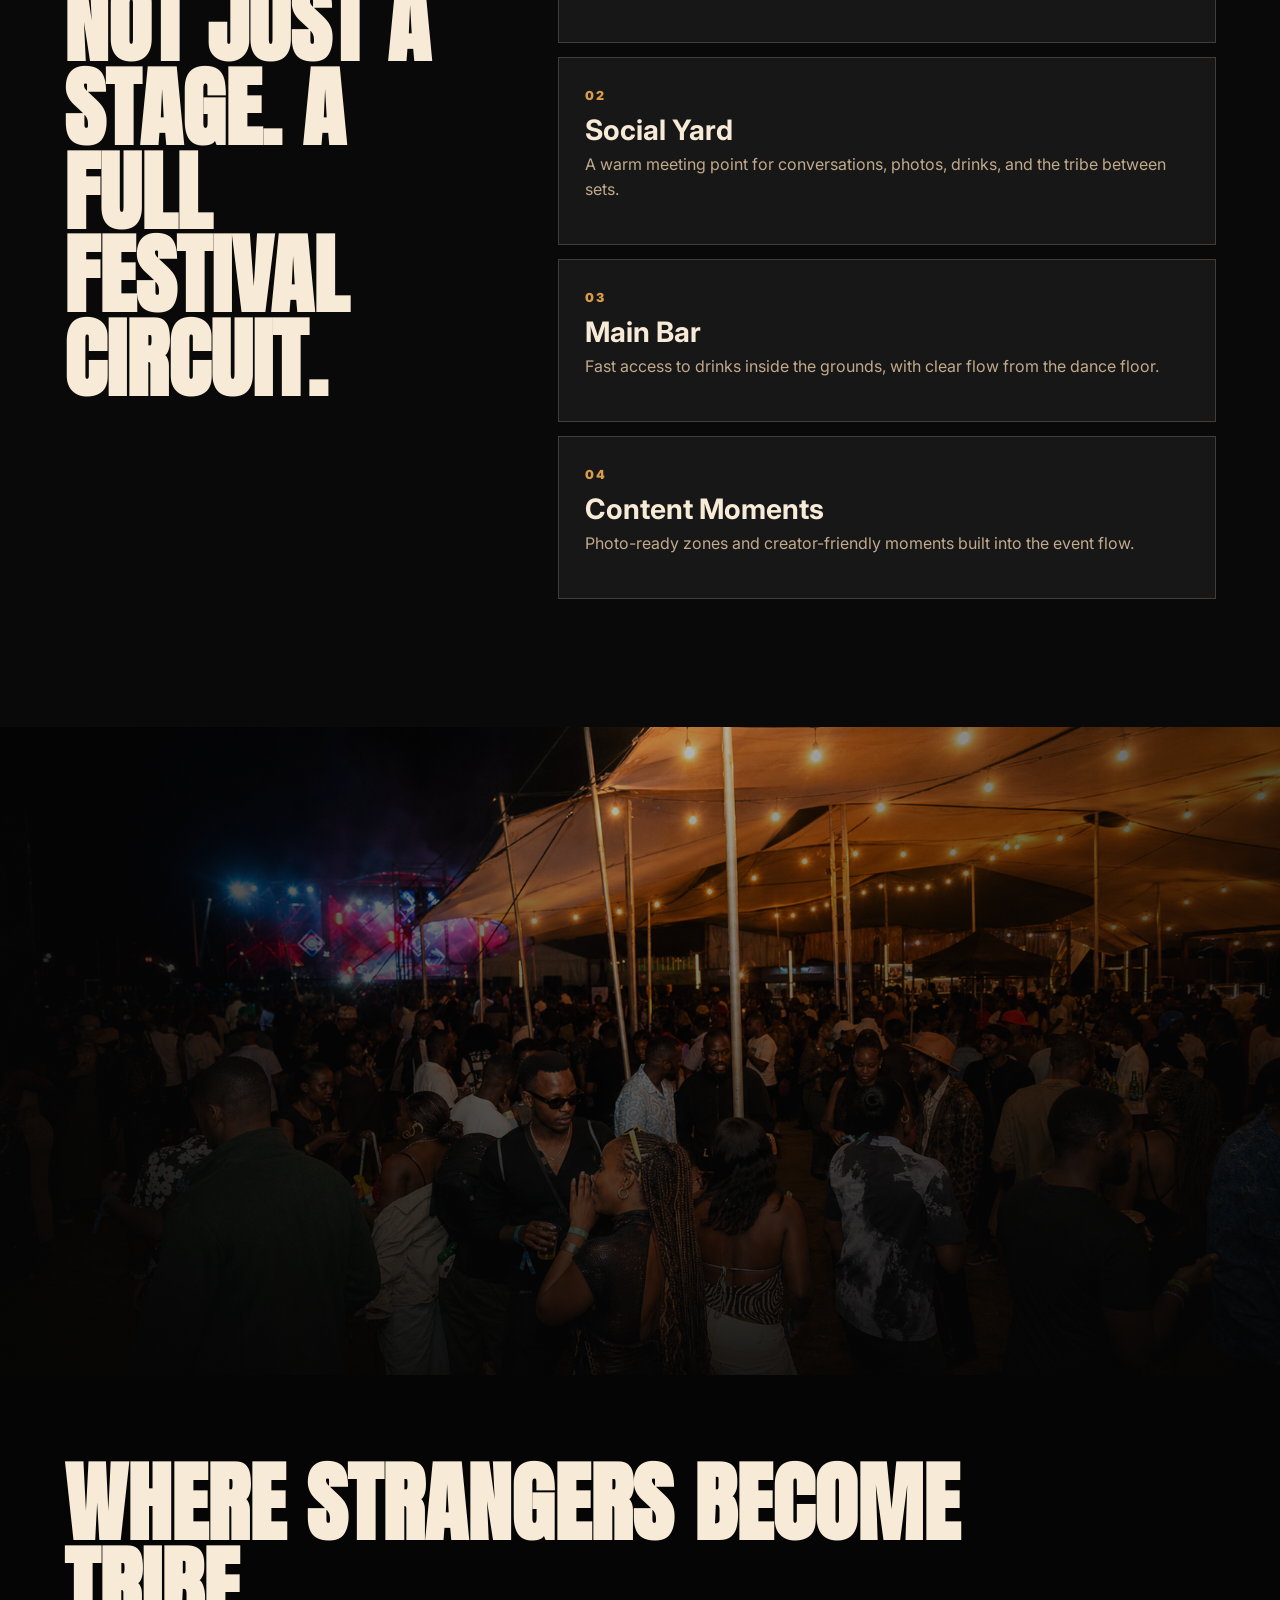
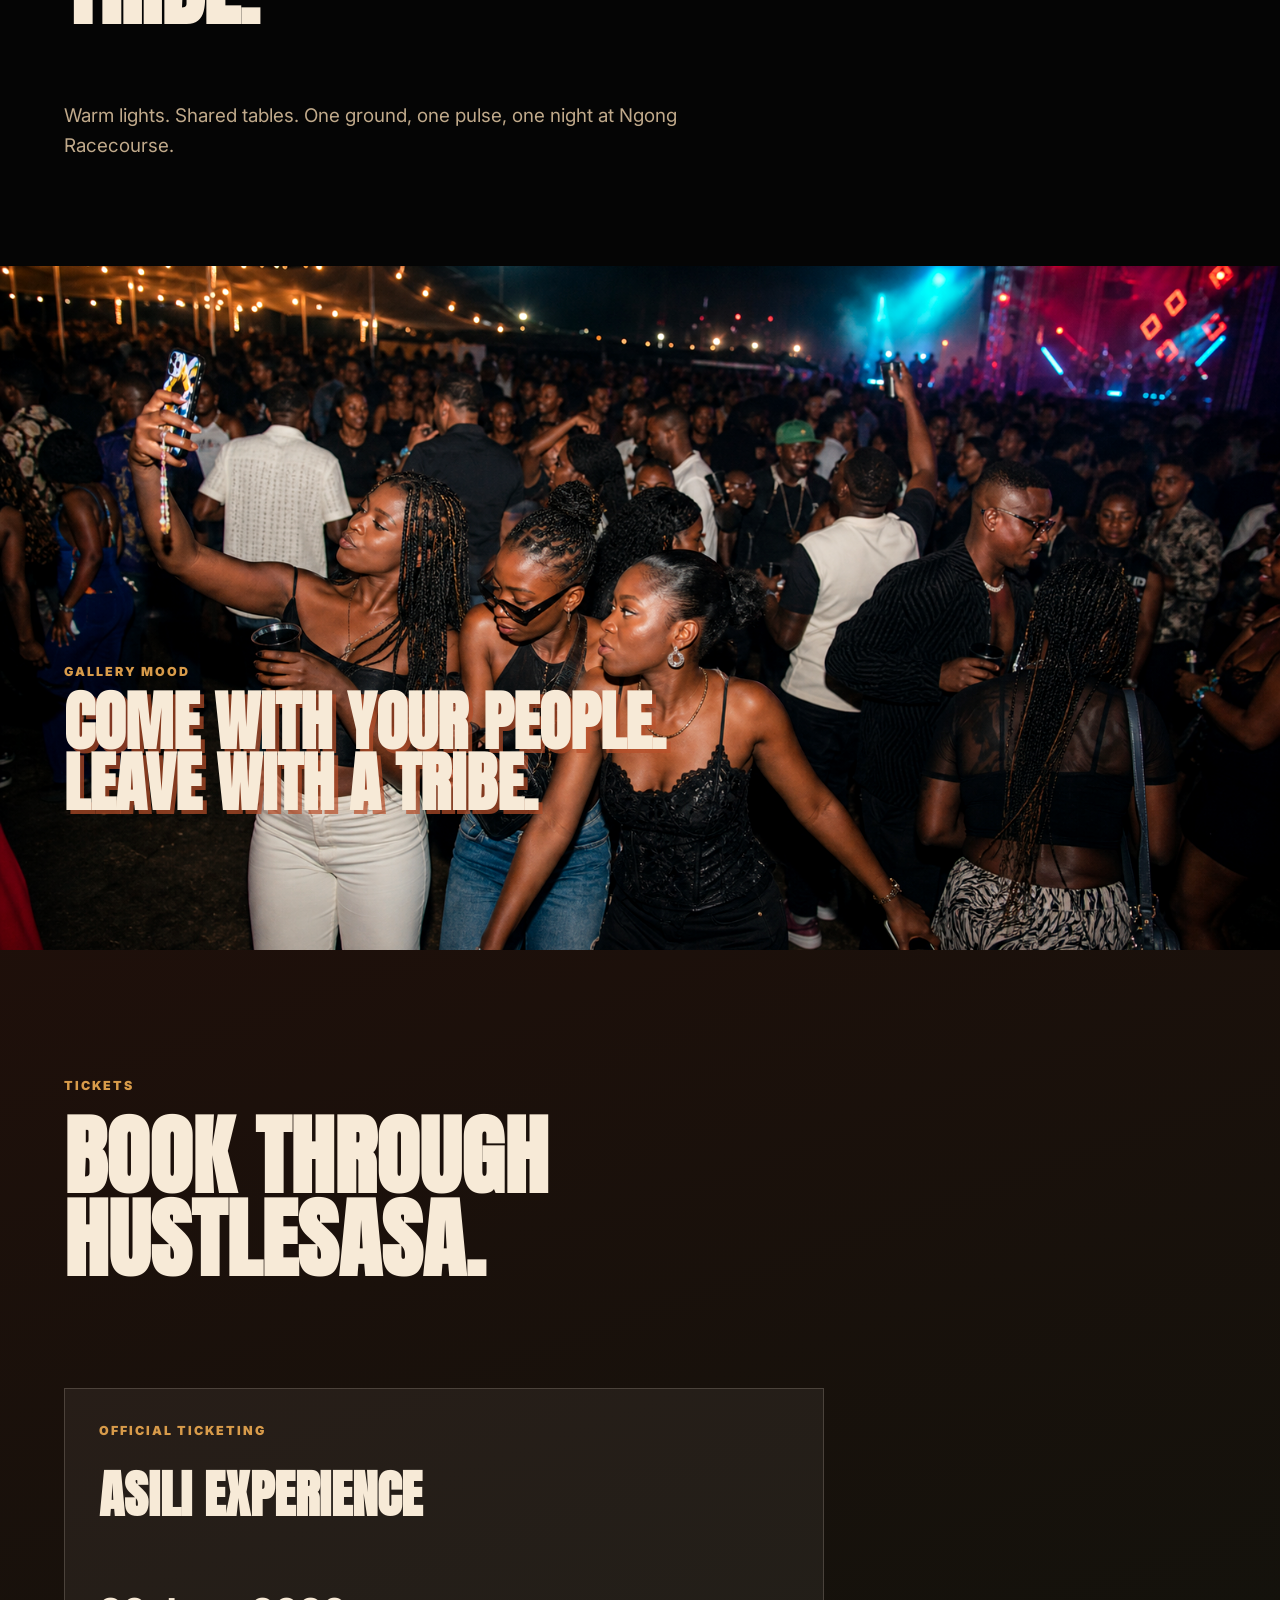
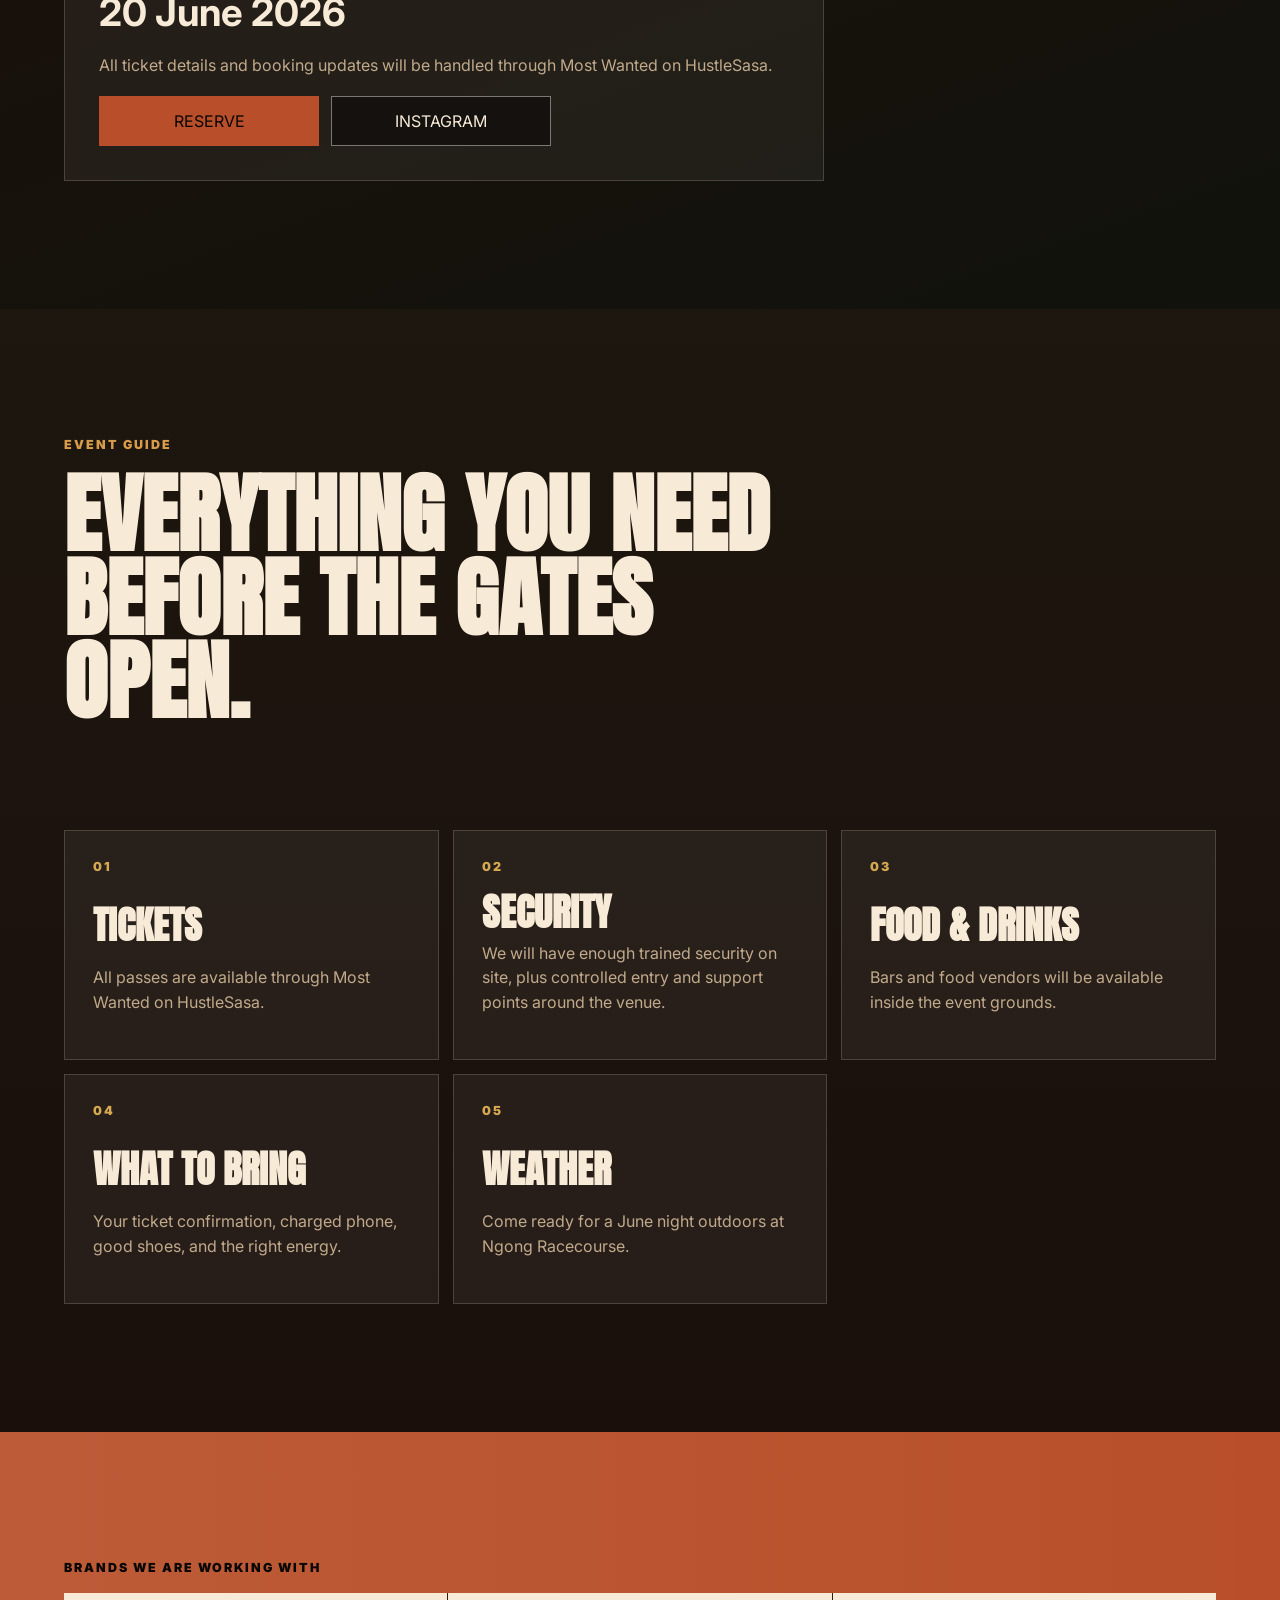
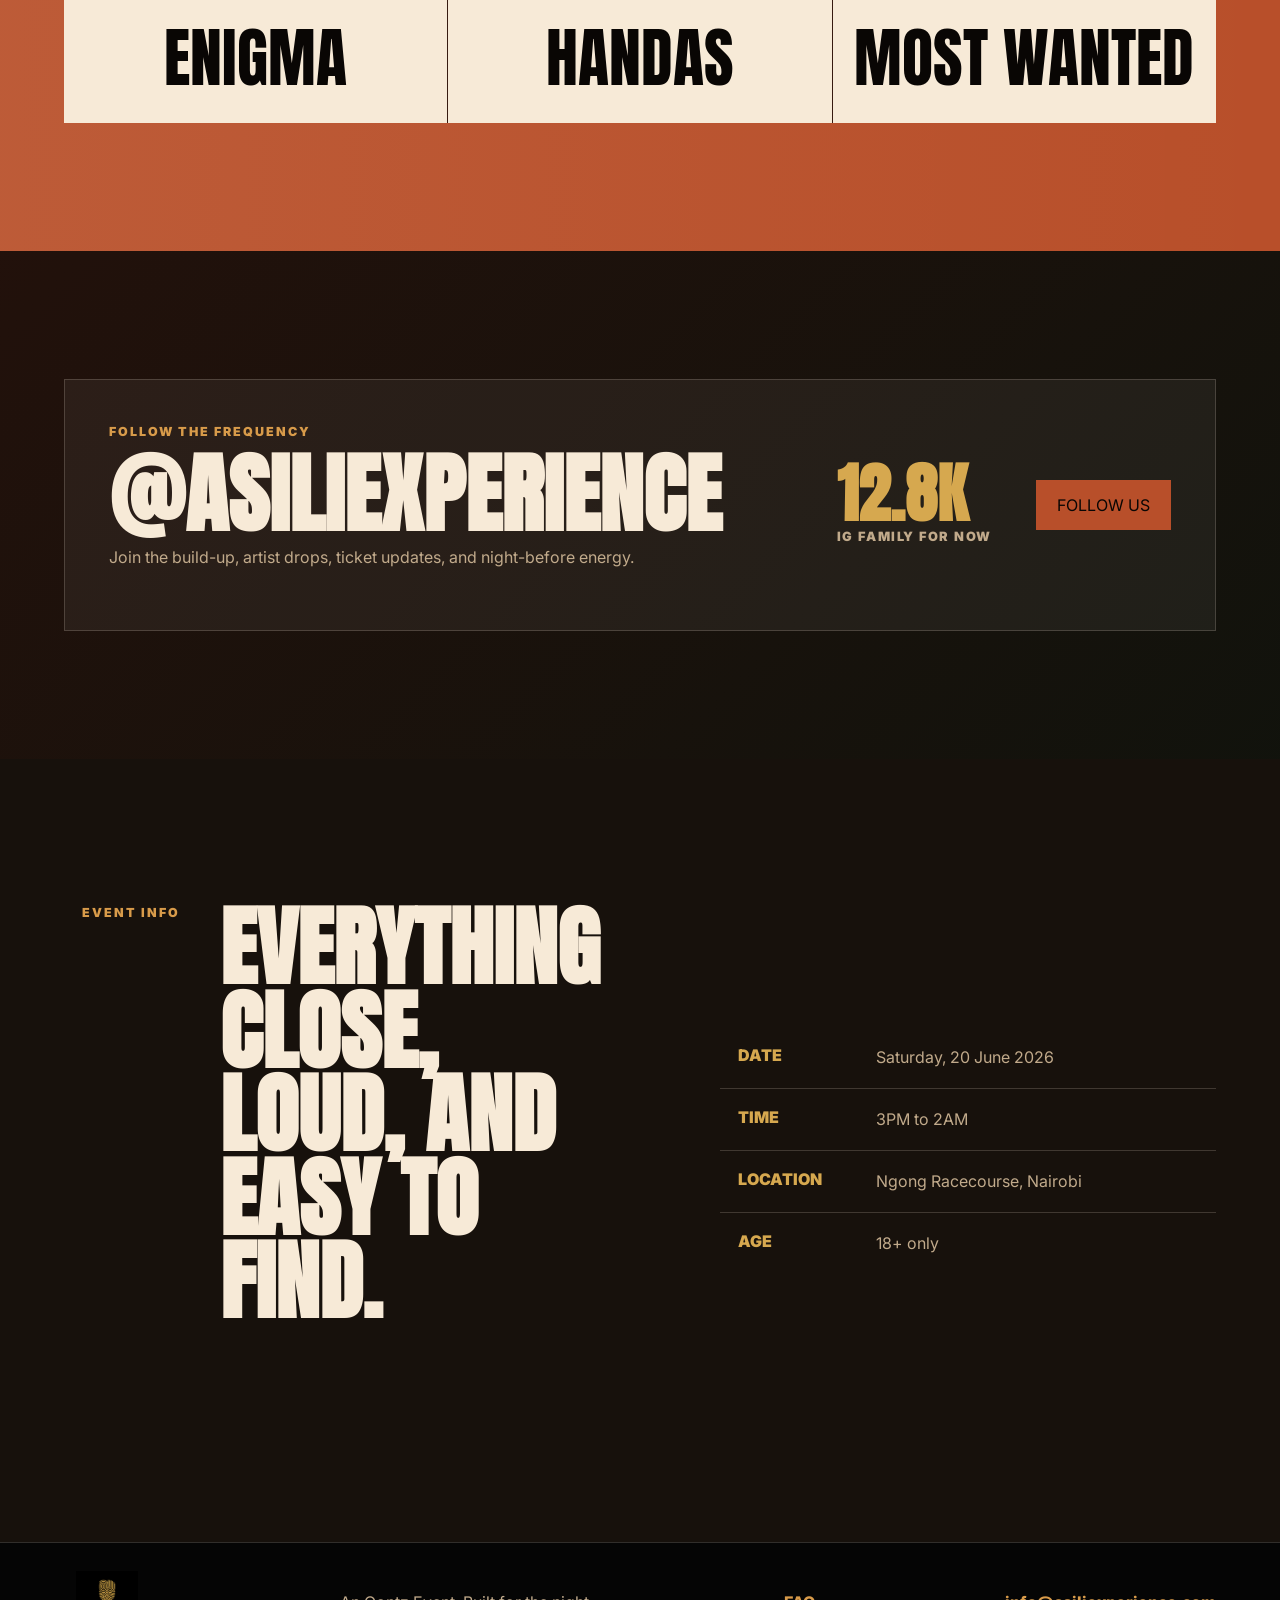
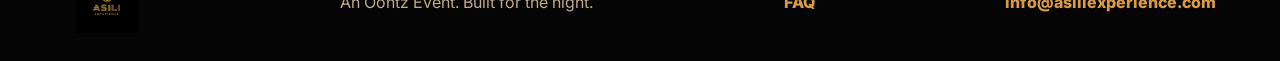
==== commit 5244f2ab: "Add FAQ page and schema" ====
--- a/index.html
+++ b/index.html
@@ -119,6 +119,7 @@
         <a href="#artists">Artists</a>
         <a href="#experience">Experience</a>
         <a href="#tickets">Tickets</a>
+        <a href="faq.html">FAQ</a>
         <a href="#partners">Partners</a>
       </nav>
       <a class="nav-ticket" href="https://mostwanted.hustlesasa.shop/?utm_source=ig&utm_medium=social&utm_content=link_in_bio&fbclid=PAZXh0bgNhZW0CMTEAc3J0YwZhcHBfaWQPOTM2NjE5NzQzMzkyNDU5AAGn_1s_jsOJiyk4CDyZP5e3llBT3lIYCwSKj093tluScpbPhsxuHTpS0KUFDSg_aem_HzJawruH-vDiHmQjQ0k3qQ&utm_id=97760_v0_s00_e0_tv3" target="_blank" rel="noopener">Get Tickets</a>
@@ -394,6 +395,7 @@
     <footer class="site-footer">
       <img class="footer-logo" src="assets/asili-logo-official.png" alt="ASILI Experience">
       <p>An Oontz Event. Built for the night.</p>
+      <a href="faq.html">FAQ</a>
       <a href="mailto:info@asiliexperience.com">info@asiliexperience.com</a>
     </footer>
 
--- a/styles.css
+++ b/styles.css
@@ -1126,6 +1126,167 @@
   background: var(--charcoal);
 }
 
+.faq-hero {
+  position: relative;
+  min-height: 76svh;
+  display: grid;
+  align-items: end;
+  overflow: hidden;
+  isolation: isolate;
+  padding-top: 130px;
+}
+
+.faq-hero img {
+  position: absolute;
+  inset: 0;
+  z-index: -2;
+  width: 100%;
+  height: 100%;
+  object-fit: cover;
+  filter: sepia(0.12) saturate(0.95) brightness(0.74);
+}
+
+.faq-hero::after {
+  position: absolute;
+  inset: 0;
+  z-index: -1;
+  content: "";
+  background:
+    linear-gradient(90deg, rgba(9, 6, 4, 0.88), rgba(9, 6, 4, 0.36) 52%, rgba(9, 6, 4, 0.76)),
+    linear-gradient(180deg, rgba(9, 6, 4, 0.1), rgba(9, 6, 4, 0.95));
+}
+
+.faq-hero-content {
+  display: grid;
+  max-width: 860px;
+  gap: 18px;
+}
+
+.faq-hero h1 {
+  margin-bottom: 0;
+  font-size: clamp(3.6rem, 11vw, 9rem);
+  line-height: 0.88;
+}
+
+.faq-hero p:not(.section-kicker) {
+  max-width: 680px;
+  color: rgba(247, 234, 215, 0.84);
+  font-size: clamp(1rem, 2vw, 1.22rem);
+  line-height: 1.6;
+}
+
+.faq-section {
+  background:
+    linear-gradient(135deg, rgba(184, 79, 42, 0.12), rgba(125, 138, 77, 0.08)),
+    #080604;
+}
+
+.faq-layout {
+  display: grid;
+  grid-template-columns: minmax(260px, 0.45fr) minmax(0, 1fr);
+  gap: clamp(22px, 5vw, 54px);
+  align-items: start;
+}
+
+.faq-aside {
+  position: sticky;
+  top: 110px;
+  padding: clamp(20px, 3vw, 30px);
+  border: 1px solid var(--line);
+  background: rgba(255, 255, 255, 0.055);
+}
+
+.faq-aside h2 {
+  margin-bottom: 22px;
+  font-size: clamp(2rem, 4vw, 3.6rem);
+}
+
+.faq-aside dl {
+  display: grid;
+  gap: 1px;
+  margin: 0;
+  background: var(--line);
+}
+
+.faq-aside dl div {
+  display: grid;
+  gap: 6px;
+  padding: 14px;
+  background: var(--charcoal);
+}
+
+.faq-aside dt {
+  color: var(--gold);
+  font-size: 0.74rem;
+  font-weight: 900;
+  letter-spacing: 0.14em;
+  text-transform: uppercase;
+}
+
+.faq-aside dd {
+  margin: 0;
+  color: var(--muted);
+}
+
+.faq-list {
+  display: grid;
+  gap: 12px;
+}
+
+.faq-item {
+  border: 1px solid var(--line);
+  background: rgba(255, 255, 255, 0.055);
+  transition: border-color 180ms ease, background 180ms ease;
+}
+
+.faq-item[open] {
+  border-color: rgba(216, 155, 74, 0.62);
+  background: rgba(255, 255, 255, 0.075);
+}
+
+.faq-item summary {
+  display: flex;
+  align-items: center;
+  justify-content: space-between;
+  gap: 18px;
+  padding: clamp(18px, 3vw, 24px);
+  color: var(--ink);
+  font-family: Anton, Impact, sans-serif;
+  font-size: clamp(1.35rem, 3vw, 2.6rem);
+  line-height: 1;
+  list-style: none;
+  text-transform: uppercase;
+  cursor: pointer;
+}
+
+.faq-item summary::-webkit-details-marker {
+  display: none;
+}
+
+.faq-item summary::after {
+  content: "+";
+  color: var(--gold);
+  font-family: Inter, system-ui, sans-serif;
+  font-size: 1.8rem;
+  font-weight: 900;
+}
+
+.faq-item[open] summary::after {
+  content: "-";
+}
+
+.faq-item p {
+  margin: 0;
+  padding: 0 clamp(18px, 3vw, 24px) clamp(18px, 3vw, 24px);
+  color: var(--muted);
+  line-height: 1.65;
+}
+
+.faq-item a {
+  color: var(--gold);
+  font-weight: 800;
+}
+
 .info-grid dl {
   display: grid;
   gap: 1px;
@@ -1311,6 +1472,7 @@
 
   .countdown-grid,
   .split-layout,
+  .faq-layout,
   .info-grid,
   .manifesto-grid,
   .guide-grid,
@@ -1326,6 +1488,11 @@
     aspect-ratio: 4 / 5;
   }
 
+  .faq-aside {
+    position: relative;
+    top: auto;
+  }
+
   .countdown {
     grid-template-columns: repeat(2, 1fr);
   }
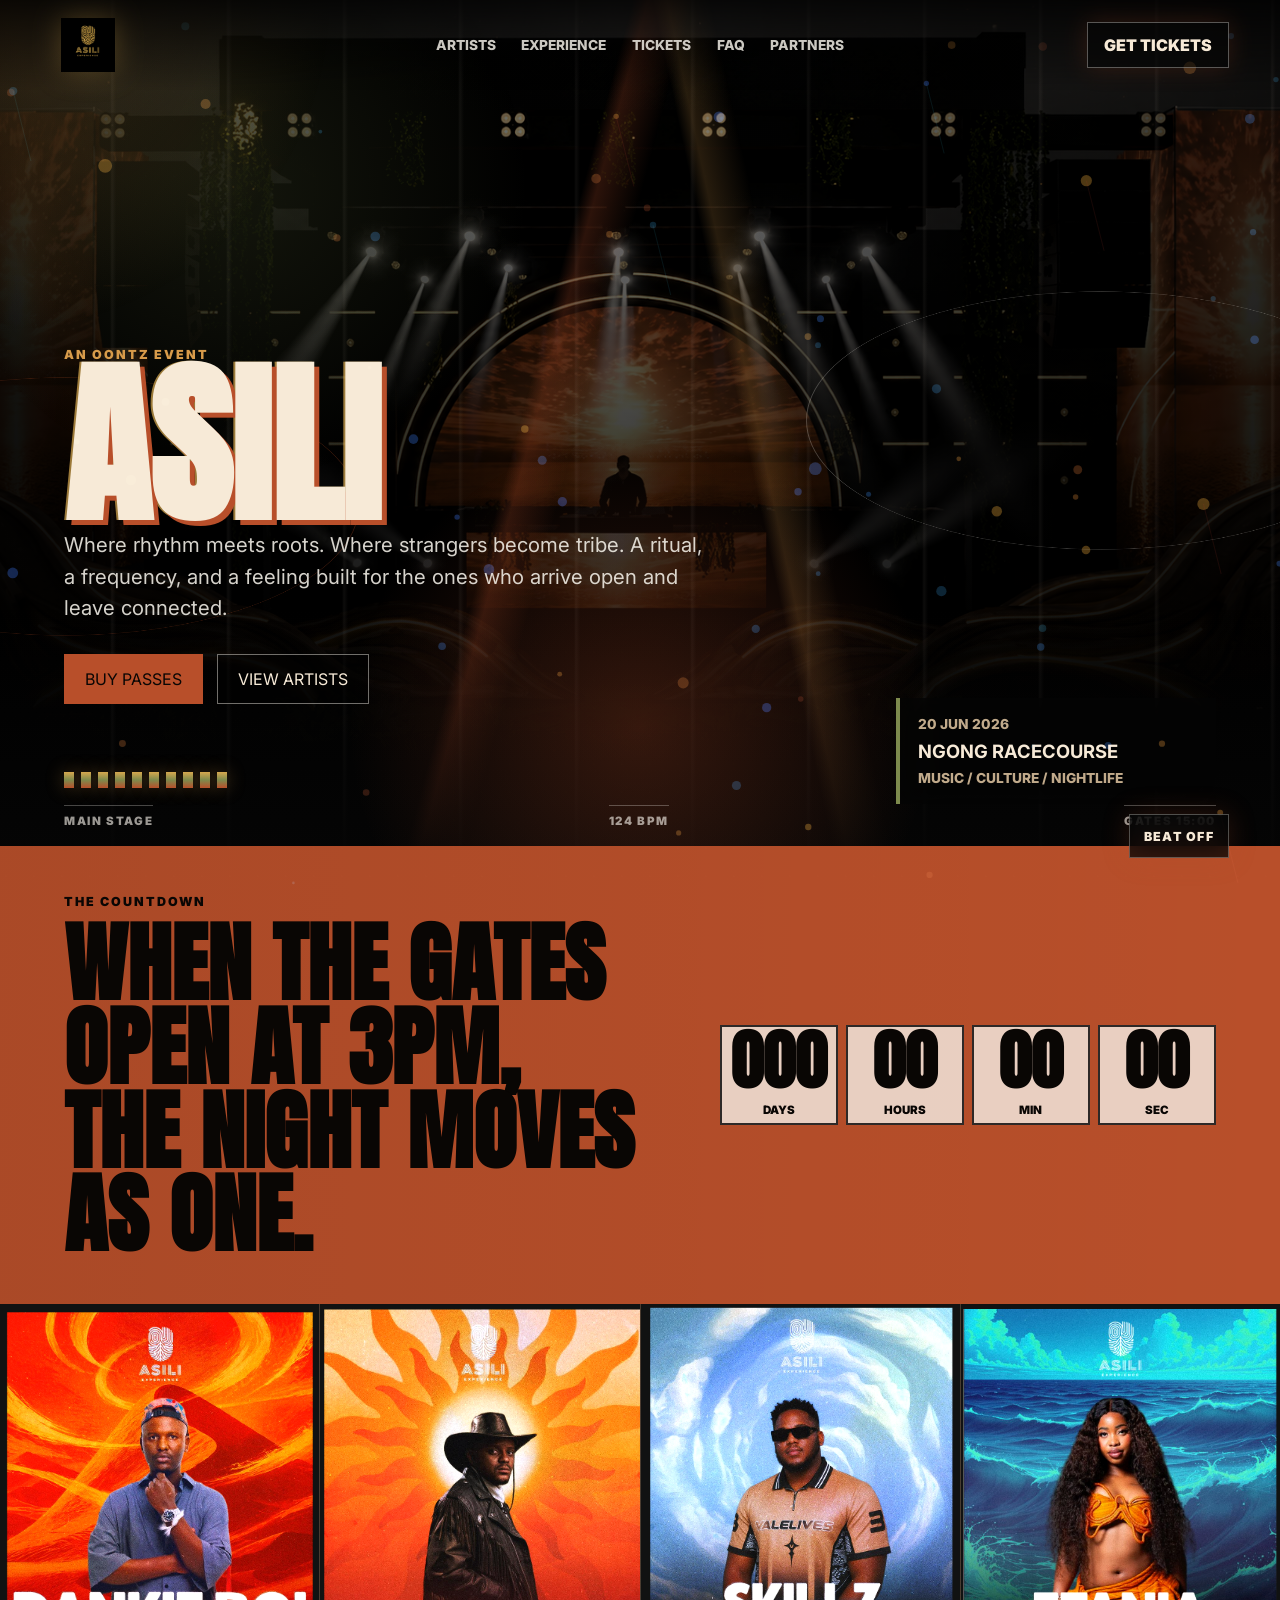
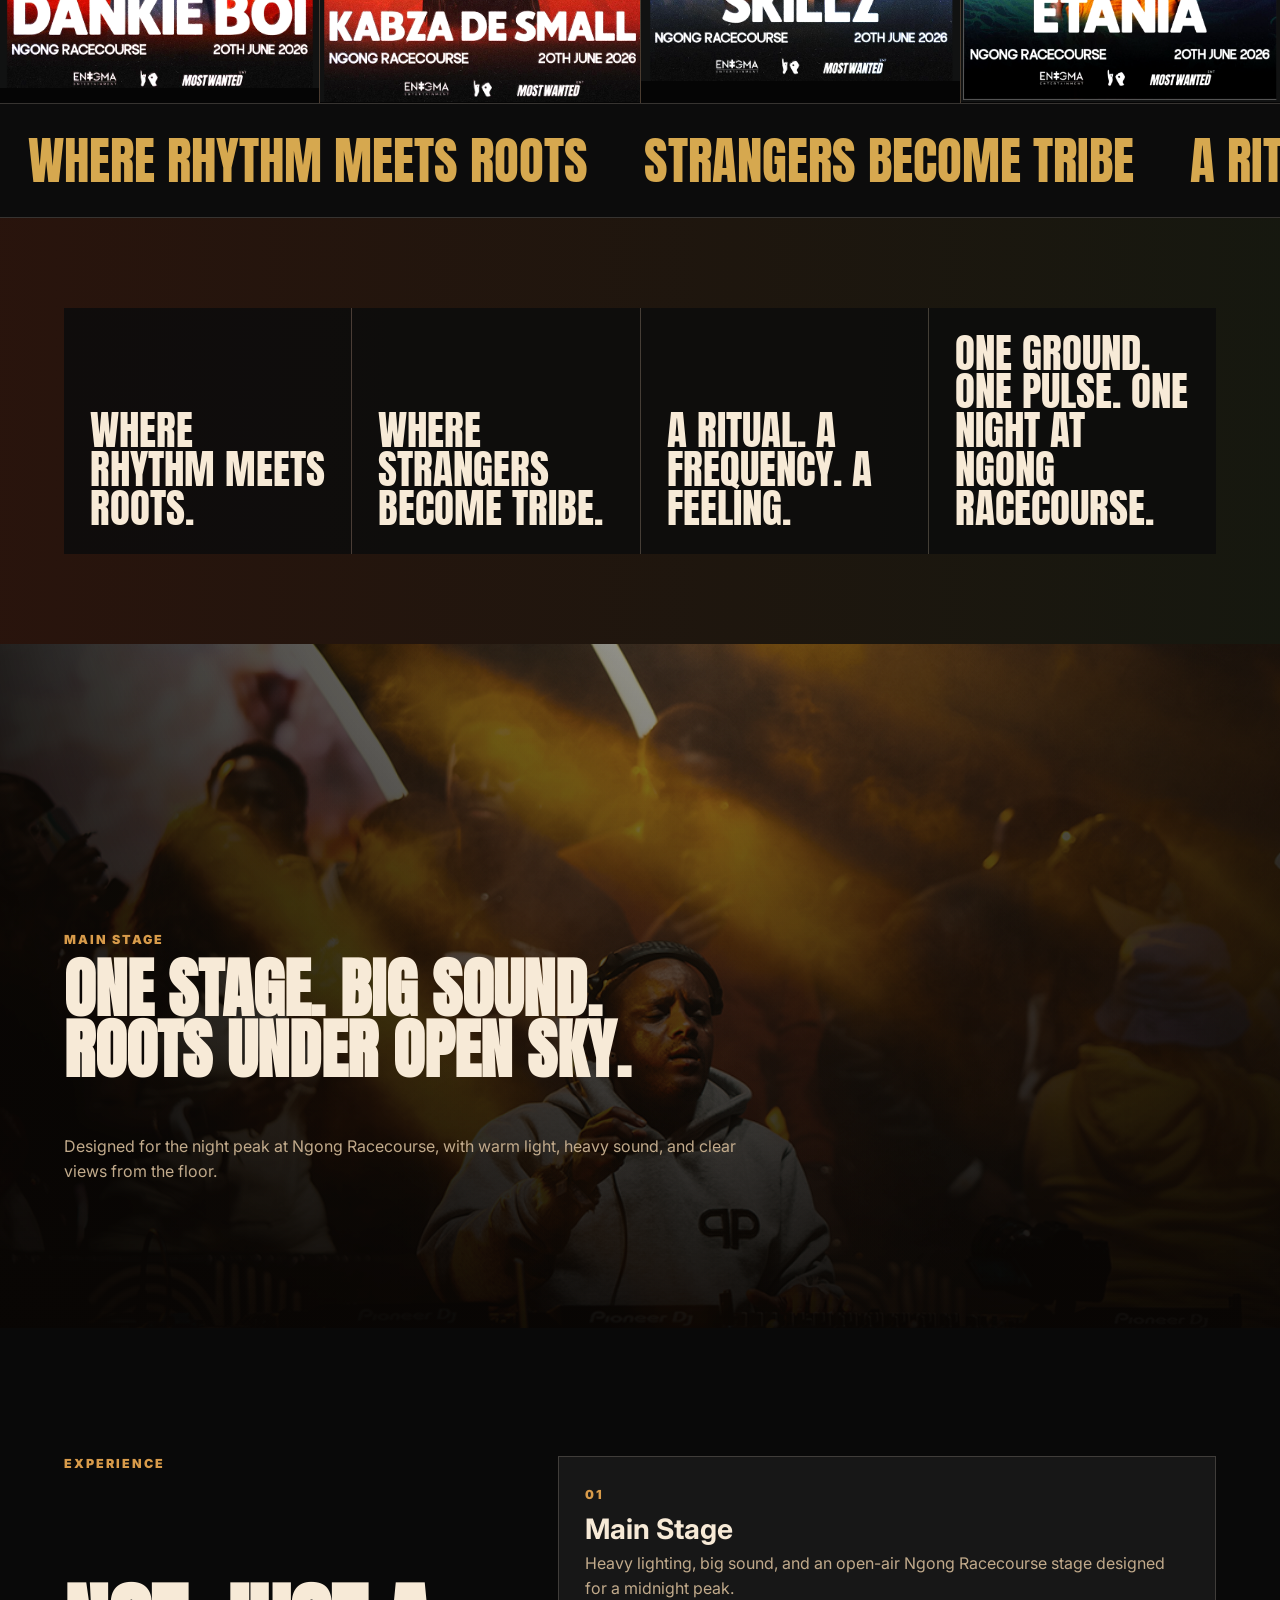
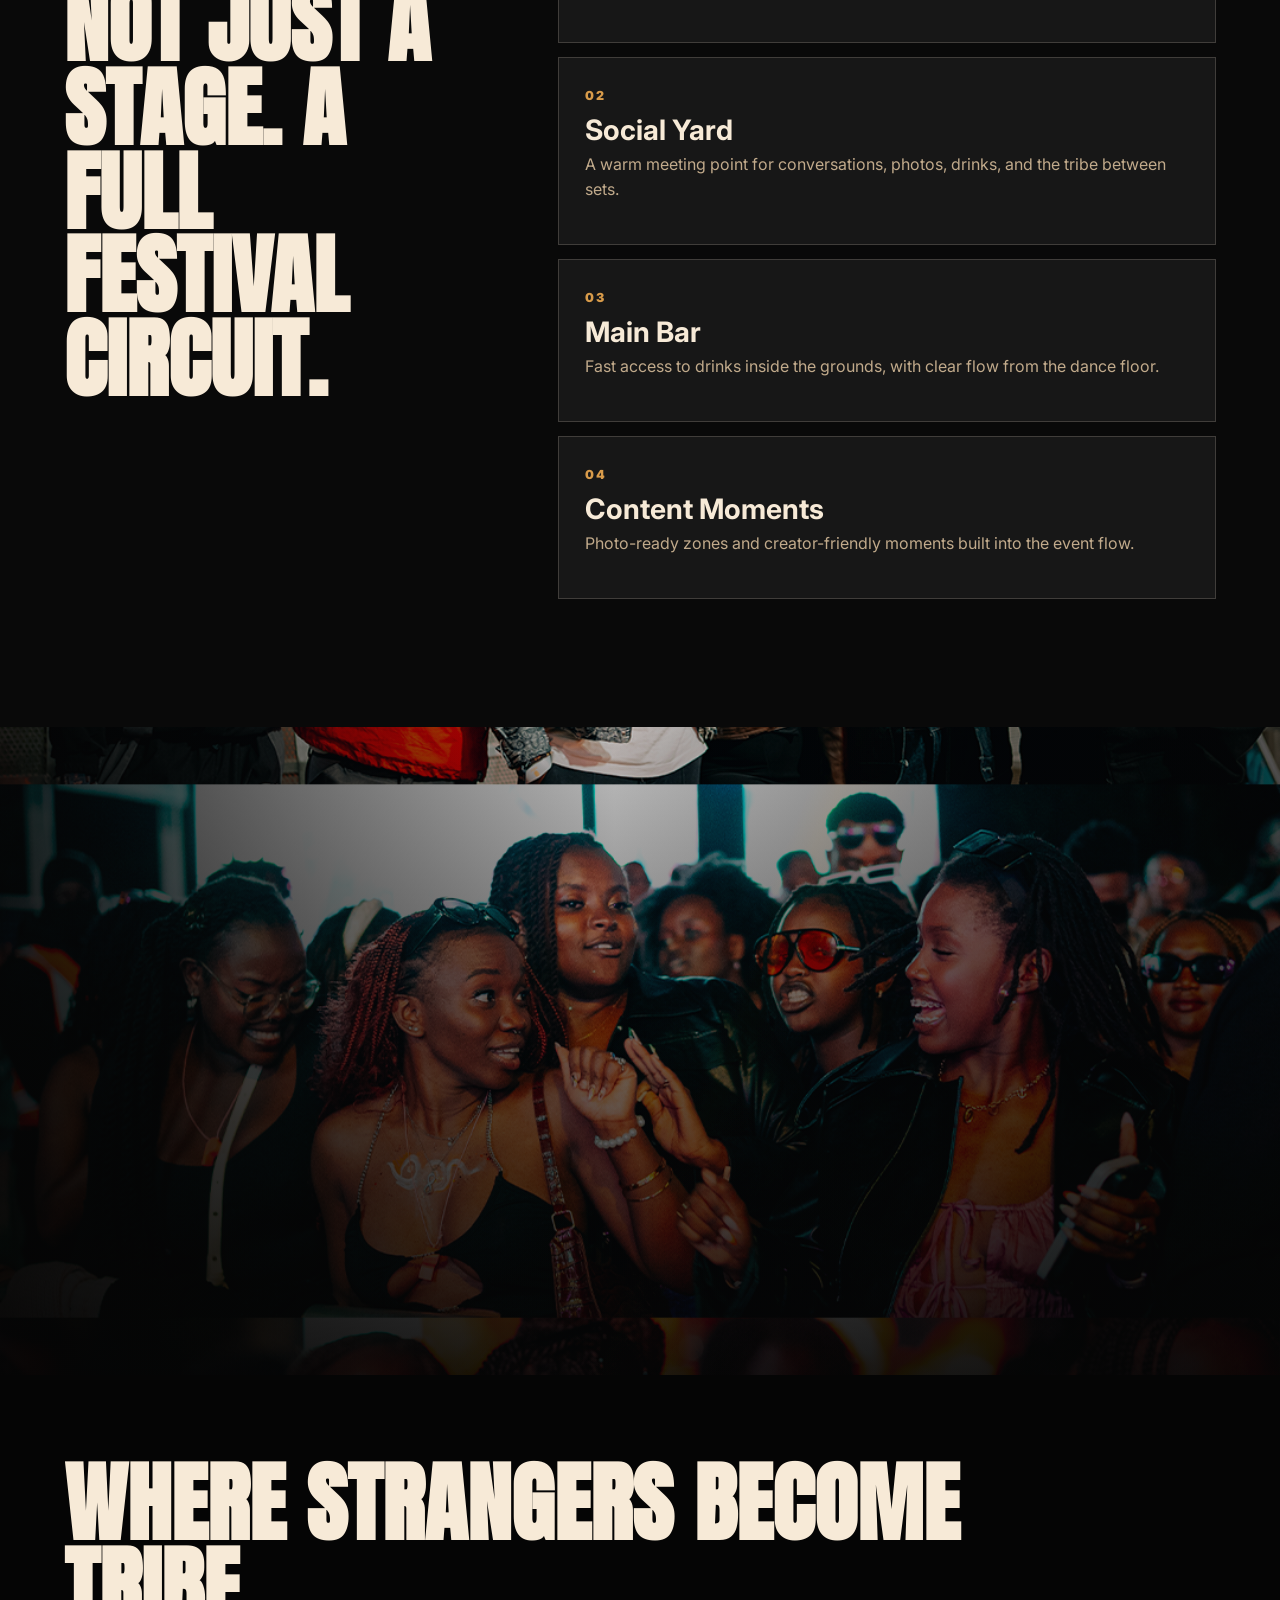
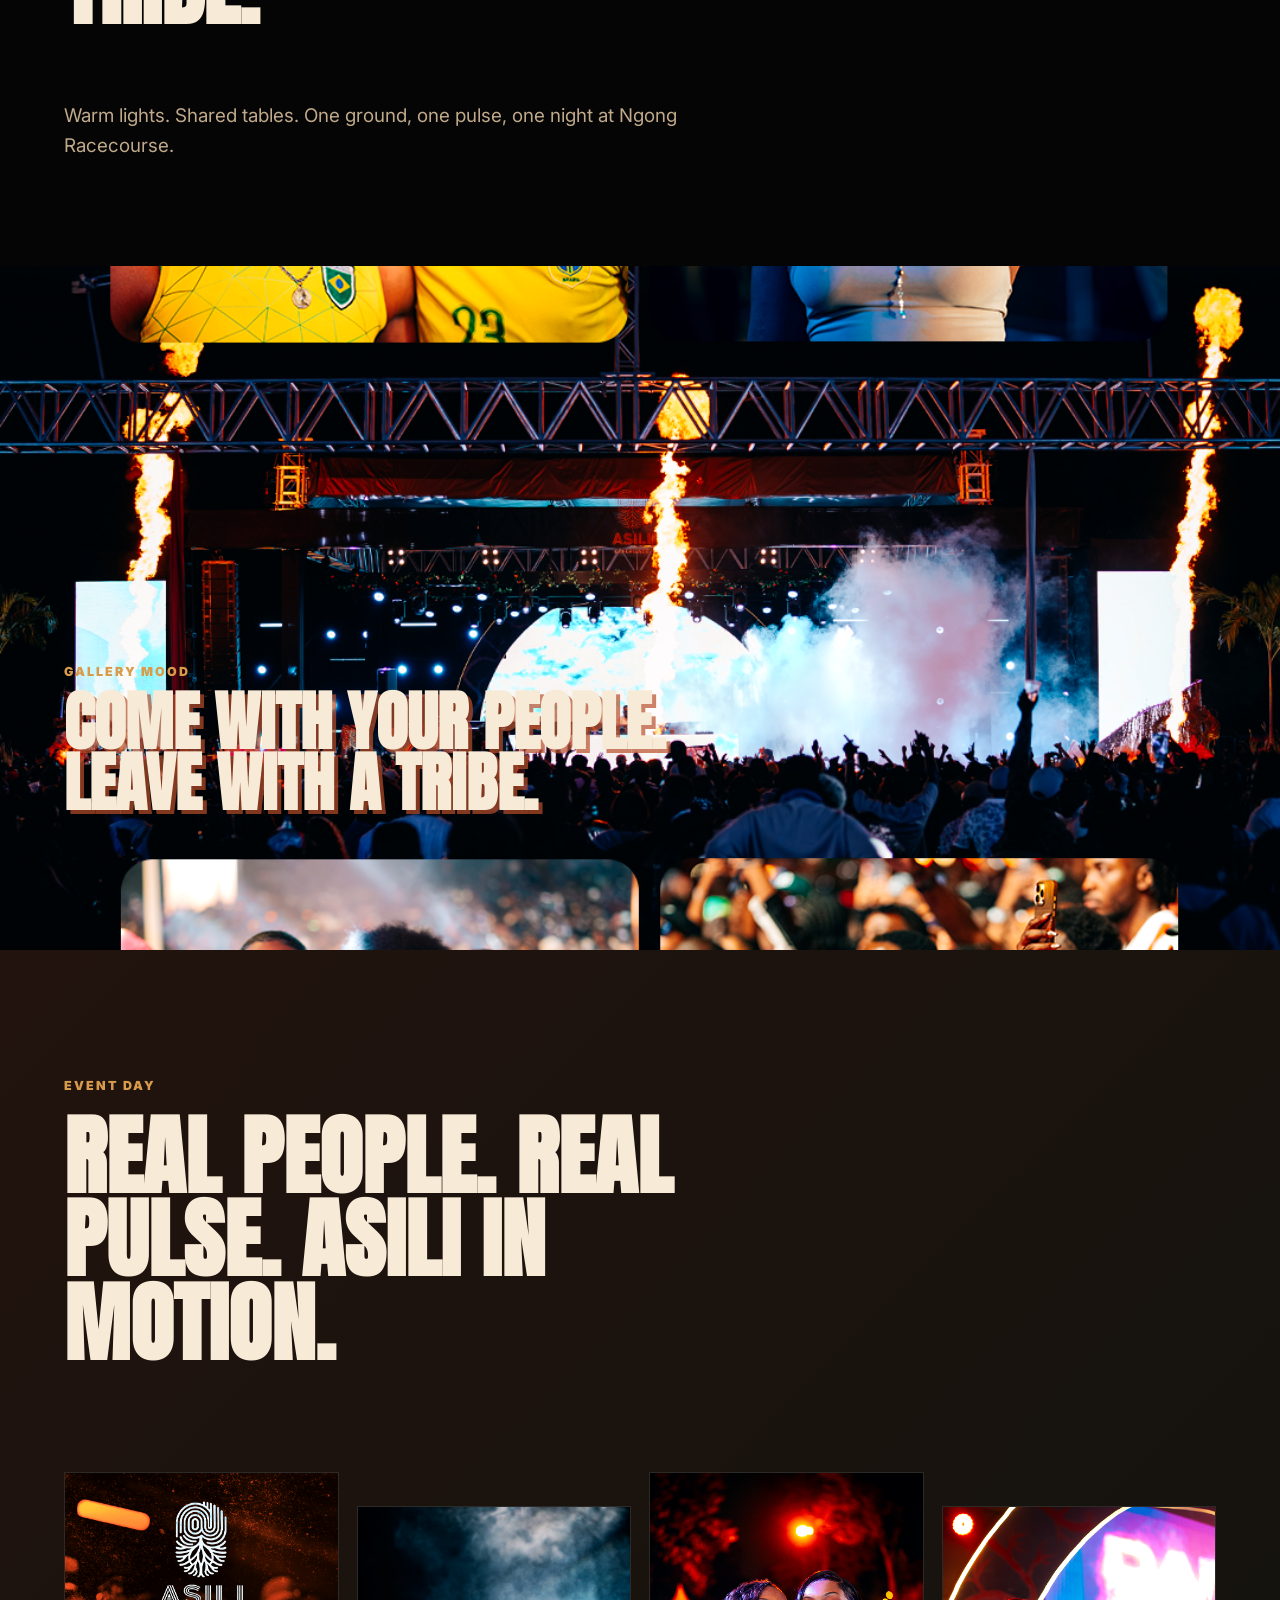
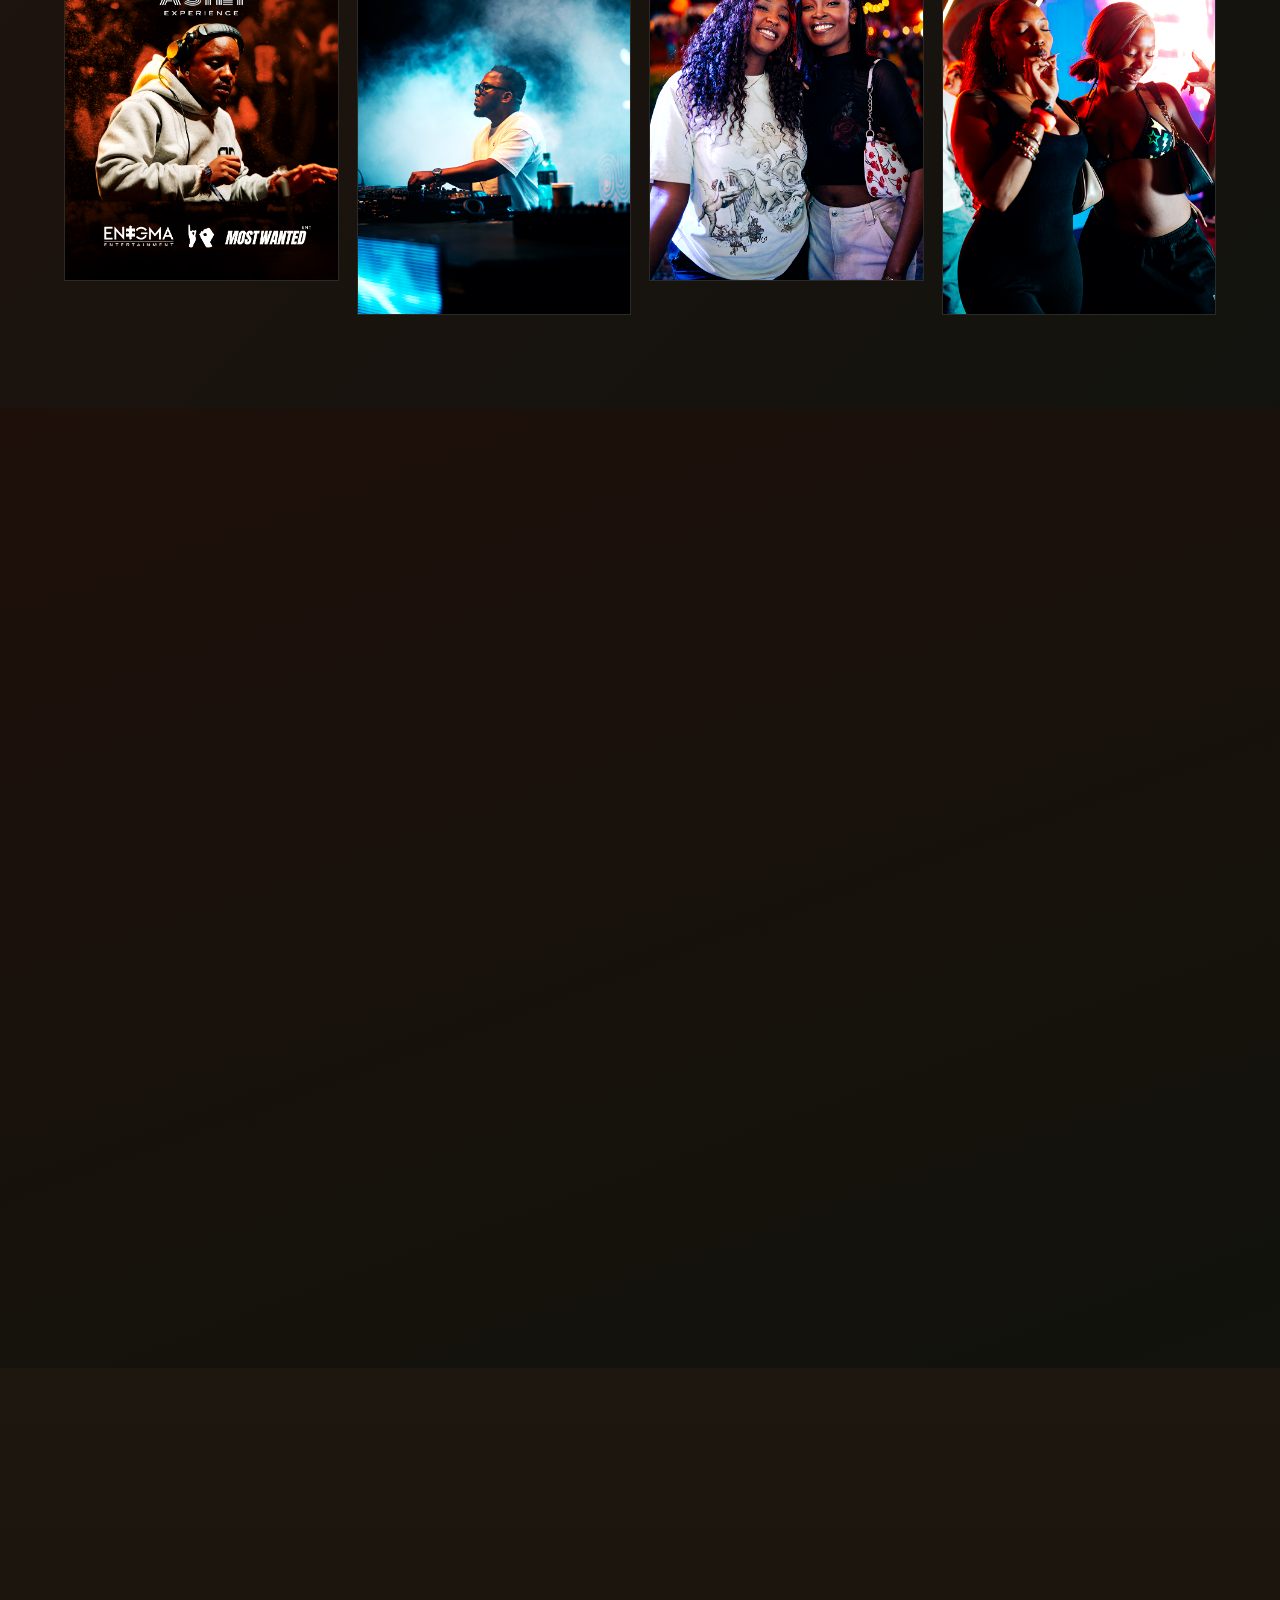
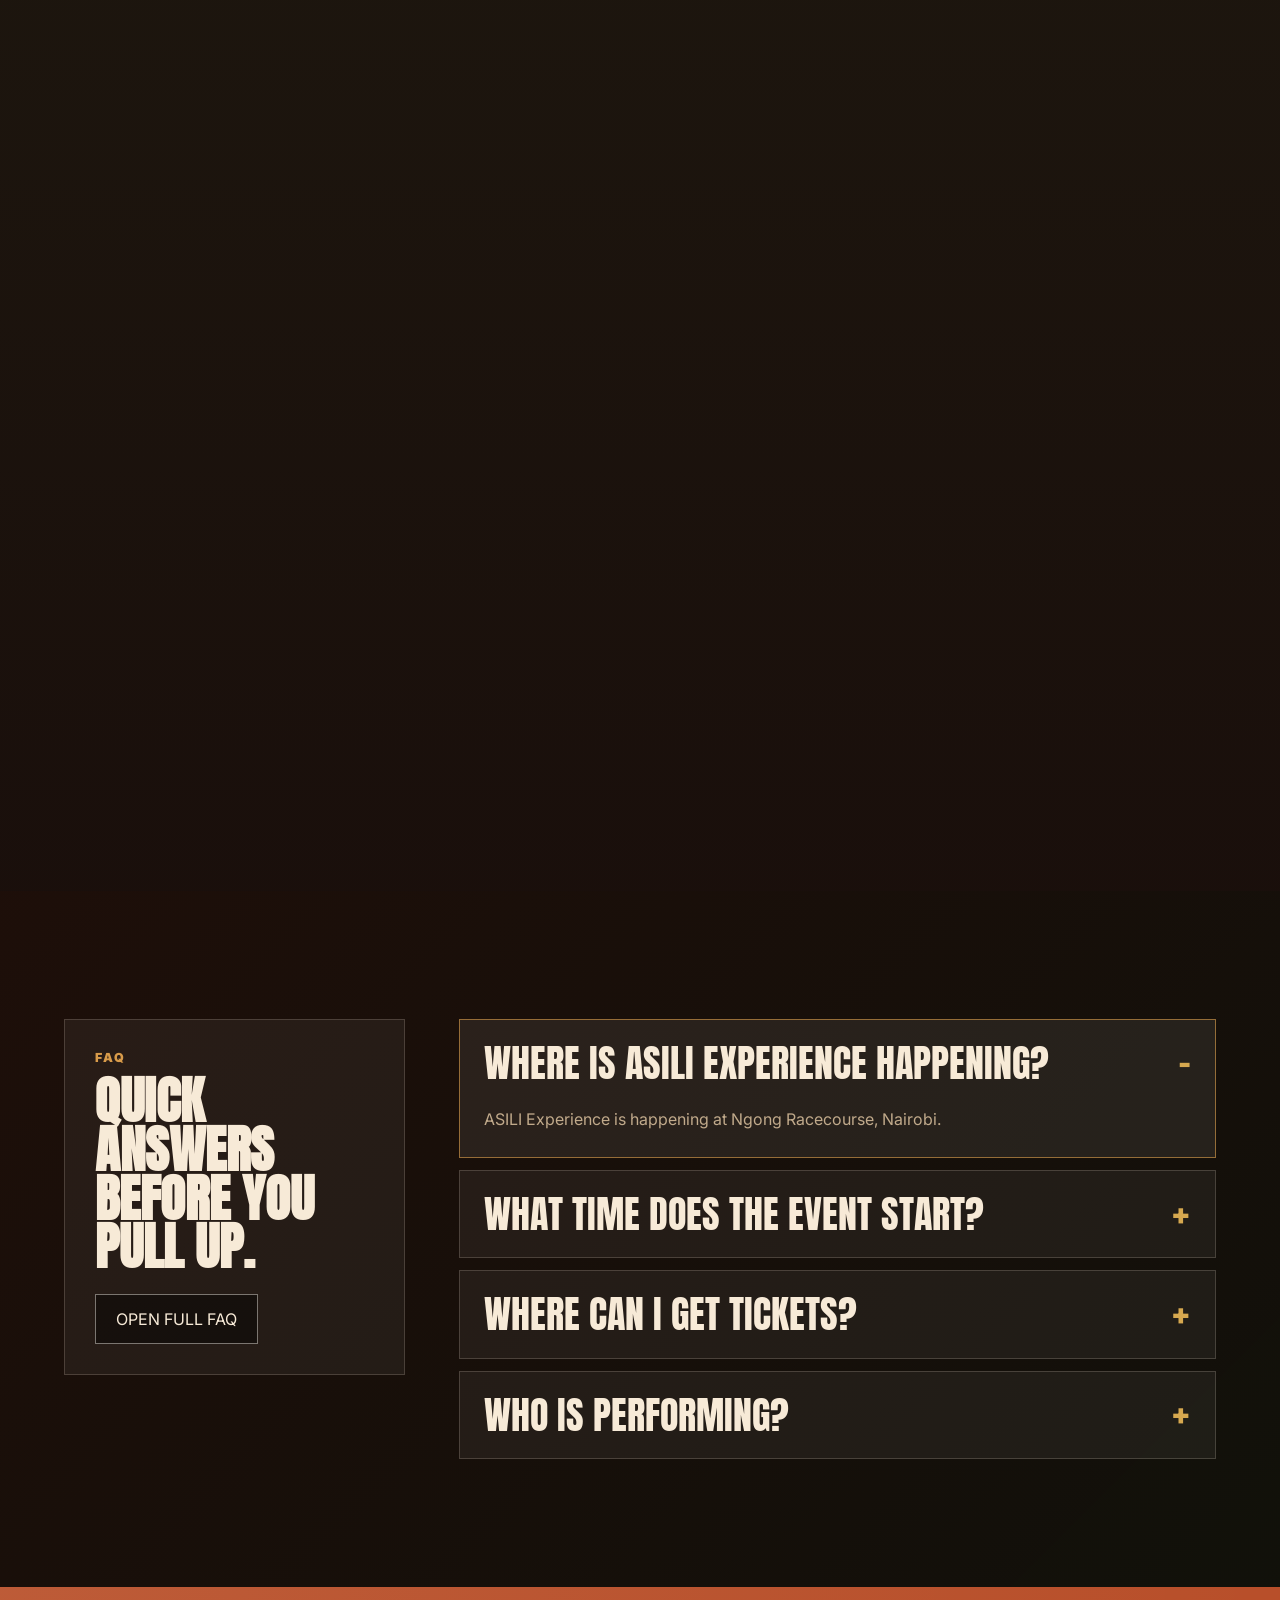
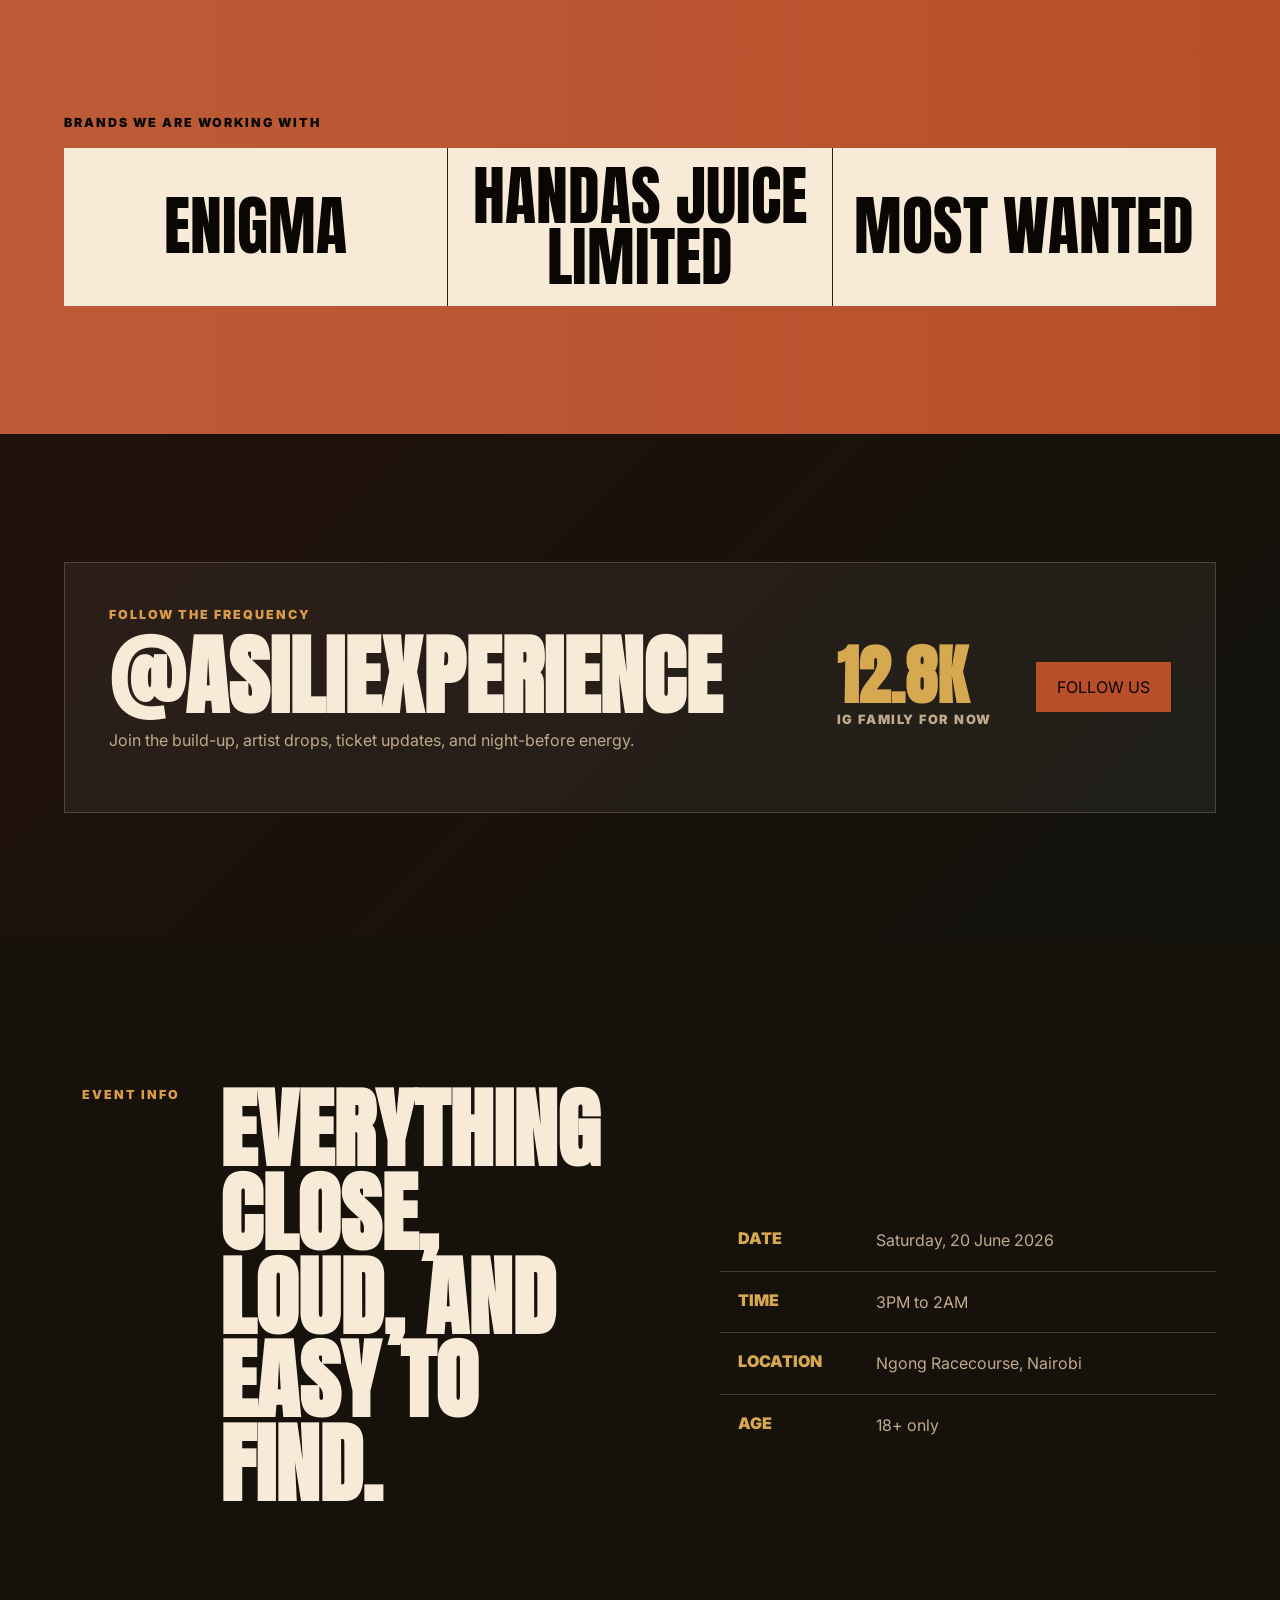
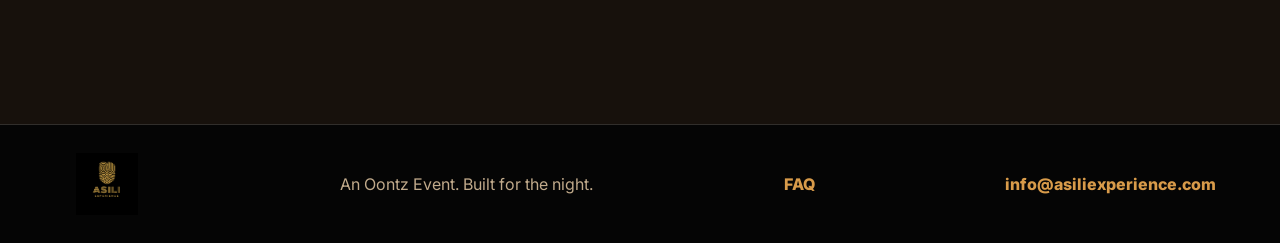
==== commit 7e92dc4a: "Add ASILI event day photos" ====
--- a/index.html
+++ b/index.html
@@ -119,7 +119,7 @@
         <a href="#artists">Artists</a>
         <a href="#experience">Experience</a>
         <a href="#tickets">Tickets</a>
-        <a href="faq.html">FAQ</a>
+        <a href="#faq">FAQ</a>
         <a href="#partners">Partners</a>
       </nav>
       <a class="nav-ticket" href="https://mostwanted.hustlesasa.shop/?utm_source=ig&utm_medium=social&utm_content=link_in_bio&fbclid=PAZXh0bgNhZW0CMTEAc3J0YwZhcHBfaWQPOTM2NjE5NzQzMzkyNDU5AAGn_1s_jsOJiyk4CDyZP5e3llBT3lIYCwSKj093tluScpbPhsxuHTpS0KUFDSg_aem_HzJawruH-vDiHmQjQ0k3qQ&utm_id=97760_v0_s00_e0_tv3" target="_blank" rel="noopener">Get Tickets</a>
@@ -218,7 +218,7 @@
       </section>
 
       <section class="stage-section" aria-label="ASILI main stage">
-        <img src="assets/main-stage-crowd-party.png" alt="ASILI Experience Music Festival Kenya crowd dancing under warm lights">
+        <img src="assets/event-day-04.png" alt="ASILI Experience main stage crowd with live Afro House performance lights at Ngong Racecourse">
         <div class="stage-copy">
           <p class="section-kicker">Main stage</p>
           <h2>One stage. Big sound. Roots under open sky.</h2>
@@ -258,7 +258,7 @@
       </section>
 
       <section class="tent-section" aria-label="ASILI crowd under the tent">
-        <img src="assets/asili-crowd-tent.png" alt="Festivalgoers under a tent at ASILI Experience Ngong Racecourse Event">
+        <img src="assets/event-day-08.png" alt="ASILI Experience festival crowd and friends captured during the event at Ngong Racecourse">
       </section>
 
       <section class="tent-words" aria-label="ASILI tent words">
@@ -269,10 +269,33 @@
       </section>
 
       <section class="party-gallery" aria-label="ASILI party gallery">
-        <img src="assets/asili-party-crowd.png" alt="People partying at ASILI Experience Afro House Festival Nairobi">
+        <img src="assets/event-day-19.png" alt="ASILI Experience event-day collage showing performers and crowd energy in Nairobi">
         <div class="gallery-copy">
           <p class="section-kicker">Gallery mood</p>
           <h2>Come with your people. Leave with a tribe.</h2>
+        </div>
+      </section>
+
+      <section id="event-day" class="section moments-section" aria-label="ASILI real event day photos">
+        <div class="section-inner">
+          <div class="section-heading">
+            <p class="section-kicker">Event day</p>
+            <h2>Real people. Real pulse. ASILI in motion.</h2>
+          </div>
+          <div class="moments-grid">
+            <figure>
+              <img src="assets/event-day-01.png" alt="ASILI Experience performer on stage during the Nairobi event">
+            </figure>
+            <figure>
+              <img src="assets/event-day-06.png" alt="ASILI Experience DJ performing through smoke and lights">
+            </figure>
+            <figure>
+              <img src="assets/event-day-13.png" alt="Friends smiling at ASILI Experience event day in Nairobi">
+            </figure>
+            <figure>
+              <img src="assets/event-day-17.png" alt="ASILI Experience guests singing and dancing near the stage">
+            </figure>
+          </div>
         </div>
       </section>
 
@@ -333,12 +356,40 @@
         </div>
       </section>
 
+      <section id="faq" class="section faq-section home-faq-section" aria-label="ASILI Experience frequently asked questions">
+        <div class="section-inner faq-layout">
+          <aside class="faq-aside">
+            <p class="section-kicker">FAQ</p>
+            <h2>Quick answers before you pull up.</h2>
+            <a class="button button-secondary" href="faq.html">Open Full FAQ</a>
+          </aside>
+          <div class="faq-list">
+            <details class="faq-item" open>
+              <summary>Where is ASILI Experience happening?</summary>
+              <p>ASILI Experience is happening at Ngong Racecourse, Nairobi.</p>
+            </details>
+            <details class="faq-item">
+              <summary>What time does the event start?</summary>
+              <p>Gates open from 3PM and the event runs until 2AM.</p>
+            </details>
+            <details class="faq-item">
+              <summary>Where can I get tickets?</summary>
+              <p>Tickets are booked through Most Wanted on HustleSasa.</p>
+            </details>
+            <details class="faq-item">
+              <summary>Who is performing?</summary>
+              <p>Kabza De Small, Dankie Boi, Skillz, Etania, and more ASILI sounds from the roots to the rave.</p>
+            </details>
+          </div>
+        </div>
+      </section>
+
       <section id="partners" class="brands-section section" aria-label="ASILI partner brands">
         <div class="section-inner">
           <p class="section-kicker">Brands we are working with</p>
           <div class="brand-strip">
             <span>Enigma</span>
-            <span>Handas</span>
+            <span>Handas Juice Limited</span>
             <span>Most Wanted</span>
           </div>
         </div>
--- a/styles.css
+++ b/styles.css
@@ -942,6 +942,44 @@
   text-shadow: 4px 4px 0 rgba(184, 79, 42, 0.7);
 }
 
+.moments-section {
+  background:
+    linear-gradient(135deg, rgba(184, 79, 42, 0.14), rgba(125, 138, 77, 0.08)),
+    #090909;
+}
+
+.moments-grid {
+  display: grid;
+  grid-template-columns: repeat(4, minmax(180px, 1fr));
+  gap: clamp(10px, 1.6vw, 18px);
+}
+
+.moments-grid figure {
+  position: relative;
+  min-height: clamp(280px, 32vw, 440px);
+  margin: 0;
+  overflow: hidden;
+  border: 1px solid rgba(247, 234, 215, 0.16);
+  background: #050505;
+}
+
+.moments-grid figure:nth-child(even) {
+  transform: translateY(clamp(18px, 3vw, 34px));
+}
+
+.moments-grid img {
+  width: 100%;
+  height: 100%;
+  object-fit: cover;
+  filter: saturate(1.08) contrast(1.08);
+  transition: transform 500ms ease, filter 500ms ease;
+}
+
+.moments-grid figure:hover img {
+  transform: scale(1.04);
+  filter: saturate(1.14) contrast(1.12);
+}
+
 .tickets-section {
   background:
     linear-gradient(160deg, rgba(184, 79, 42, 0.14), rgba(125, 138, 77, 0.1)),
@@ -1477,10 +1515,17 @@
   .manifesto-grid,
   .guide-grid,
   .brand-strip,
+  .moments-grid,
   .party-gallery,
   .social-card,
   .ticket-grid {
     grid-template-columns: 1fr;
+  }
+
+  .moments-grid figure,
+  .moments-grid figure:nth-child(even) {
+    min-height: 360px;
+    transform: none;
   }
 
   .visual-card {
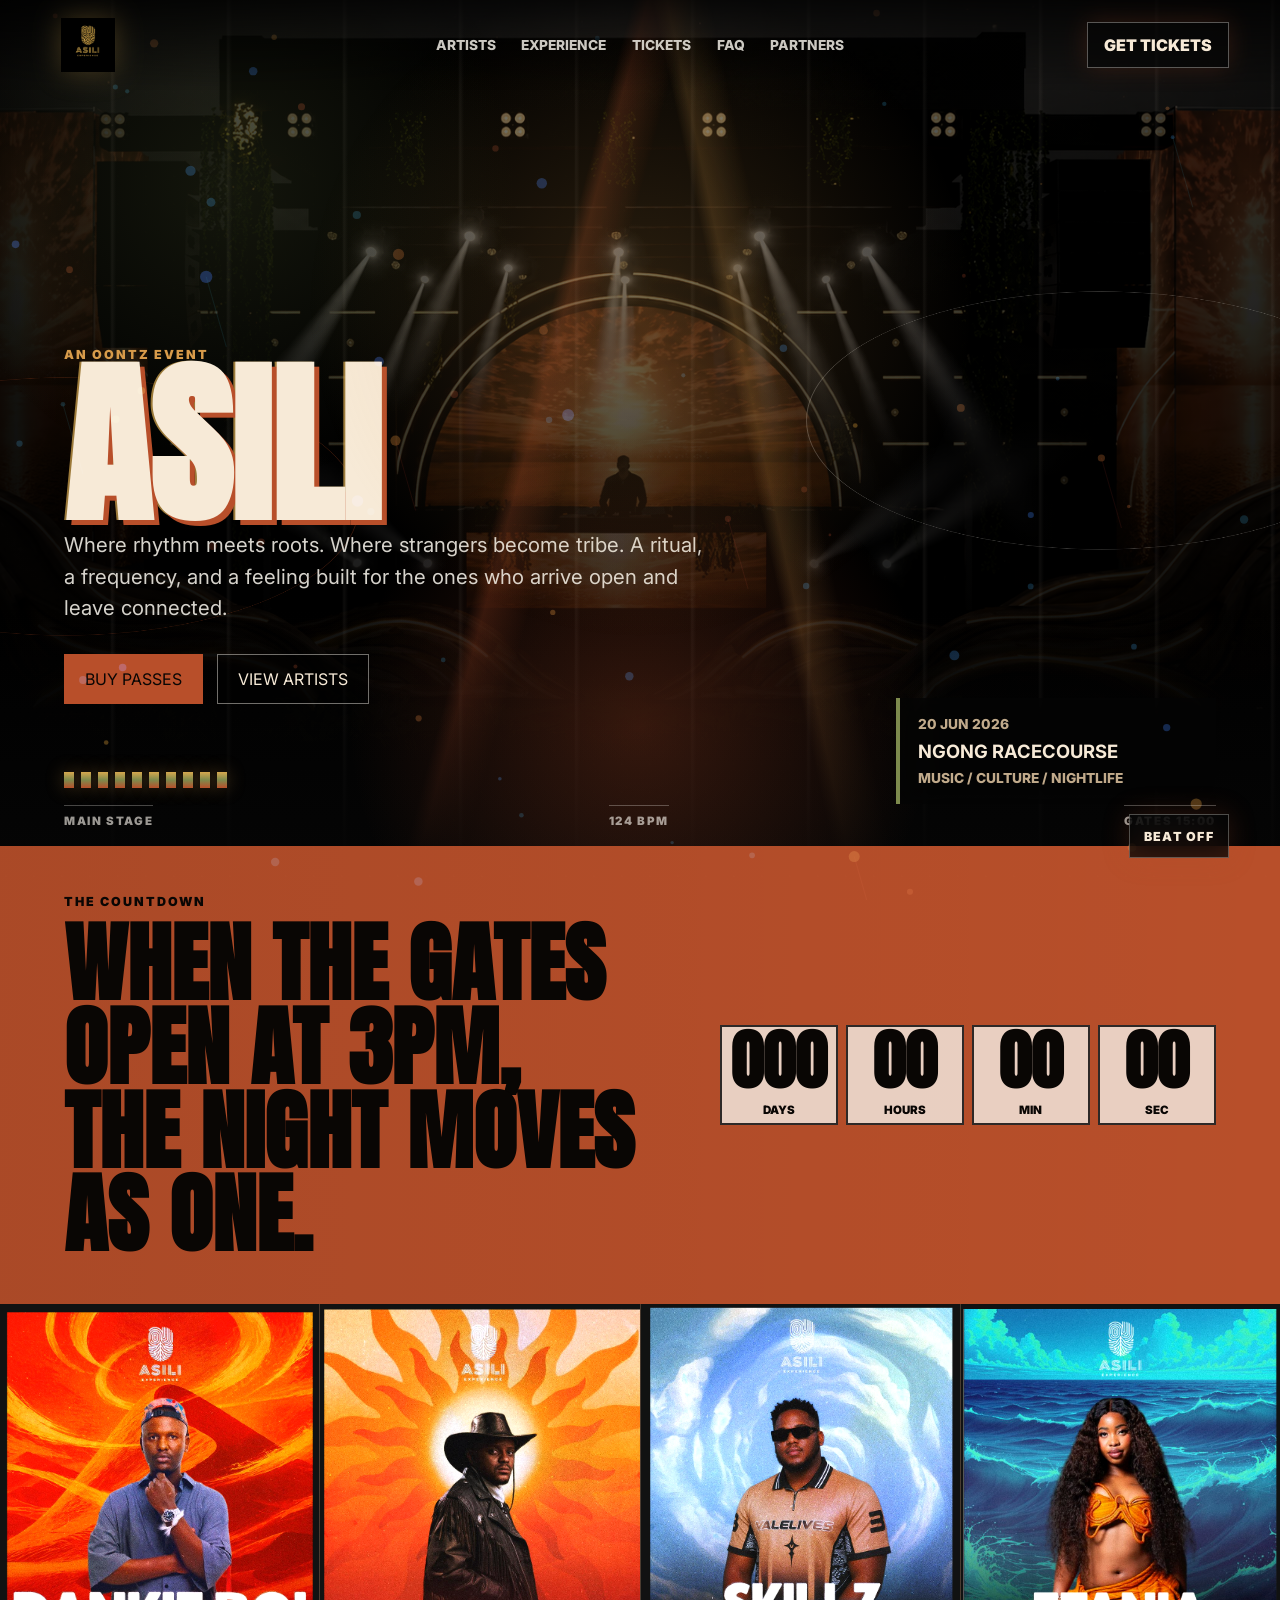
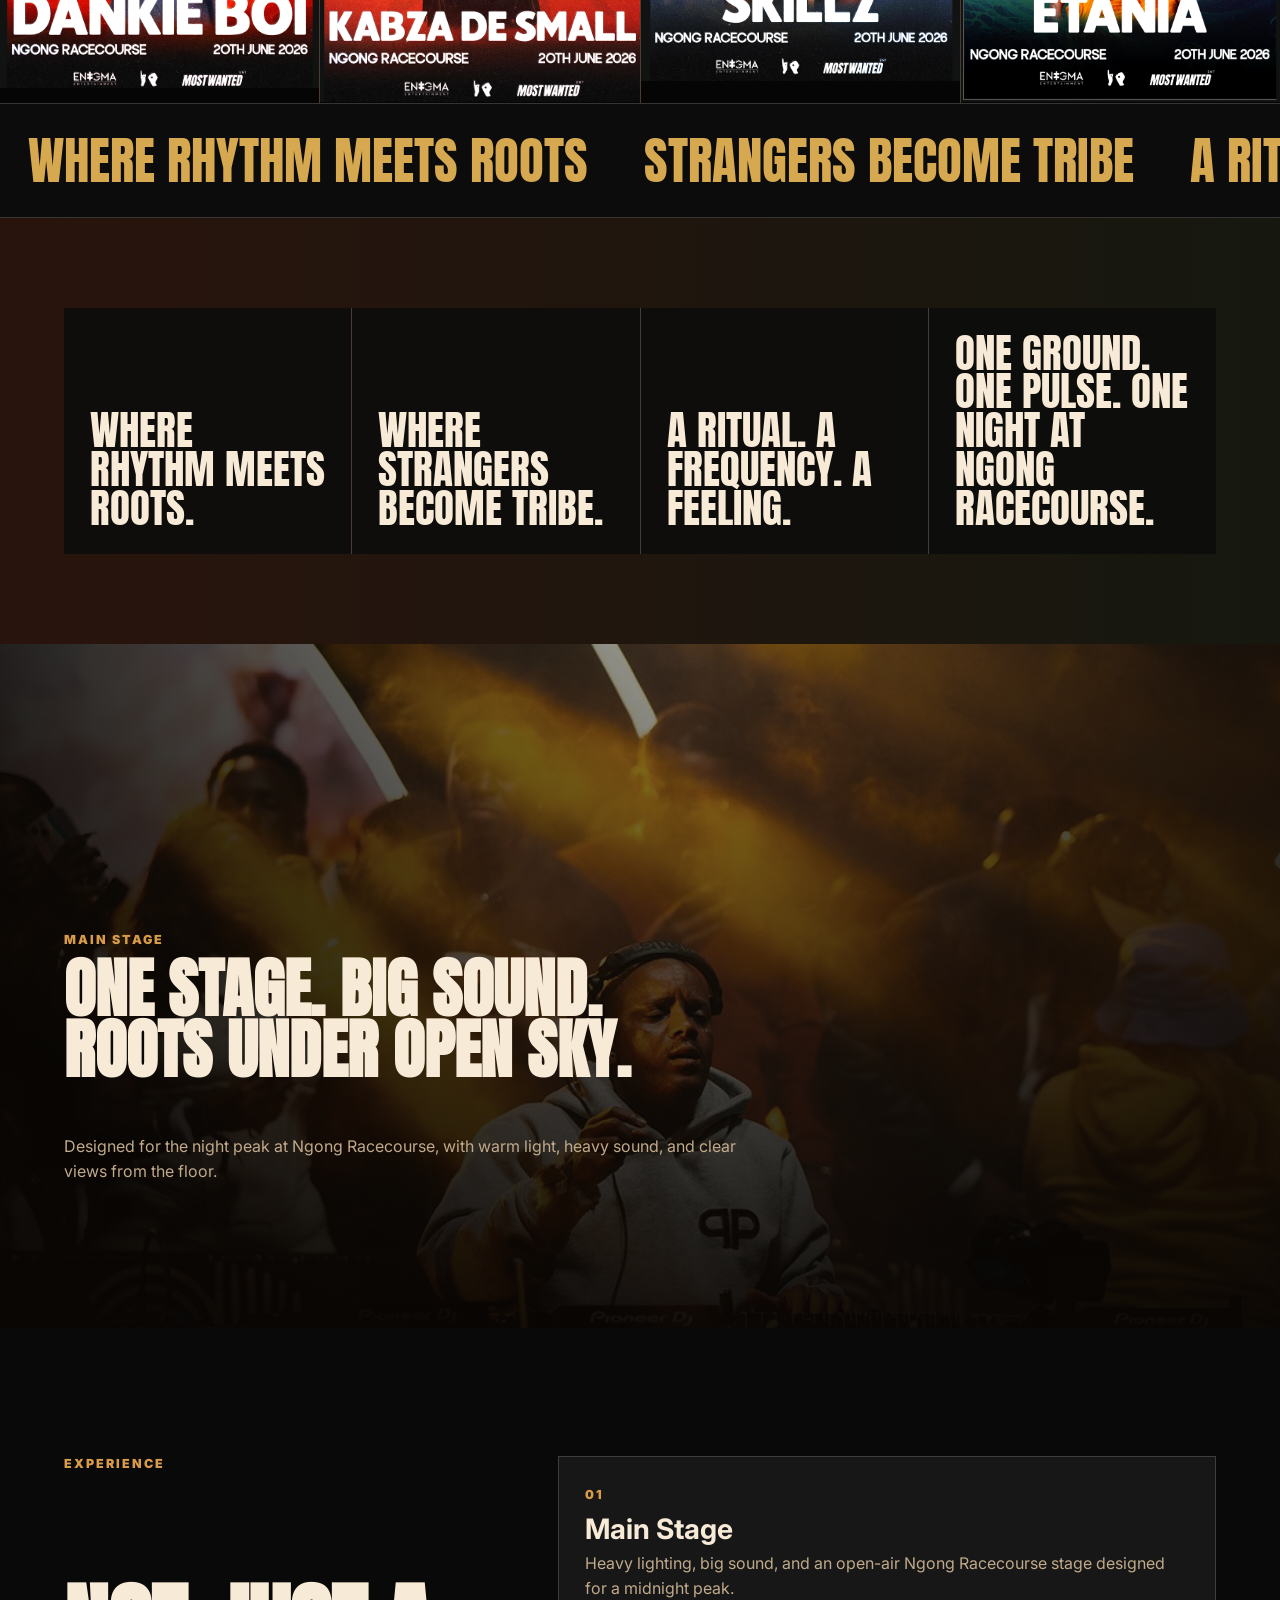
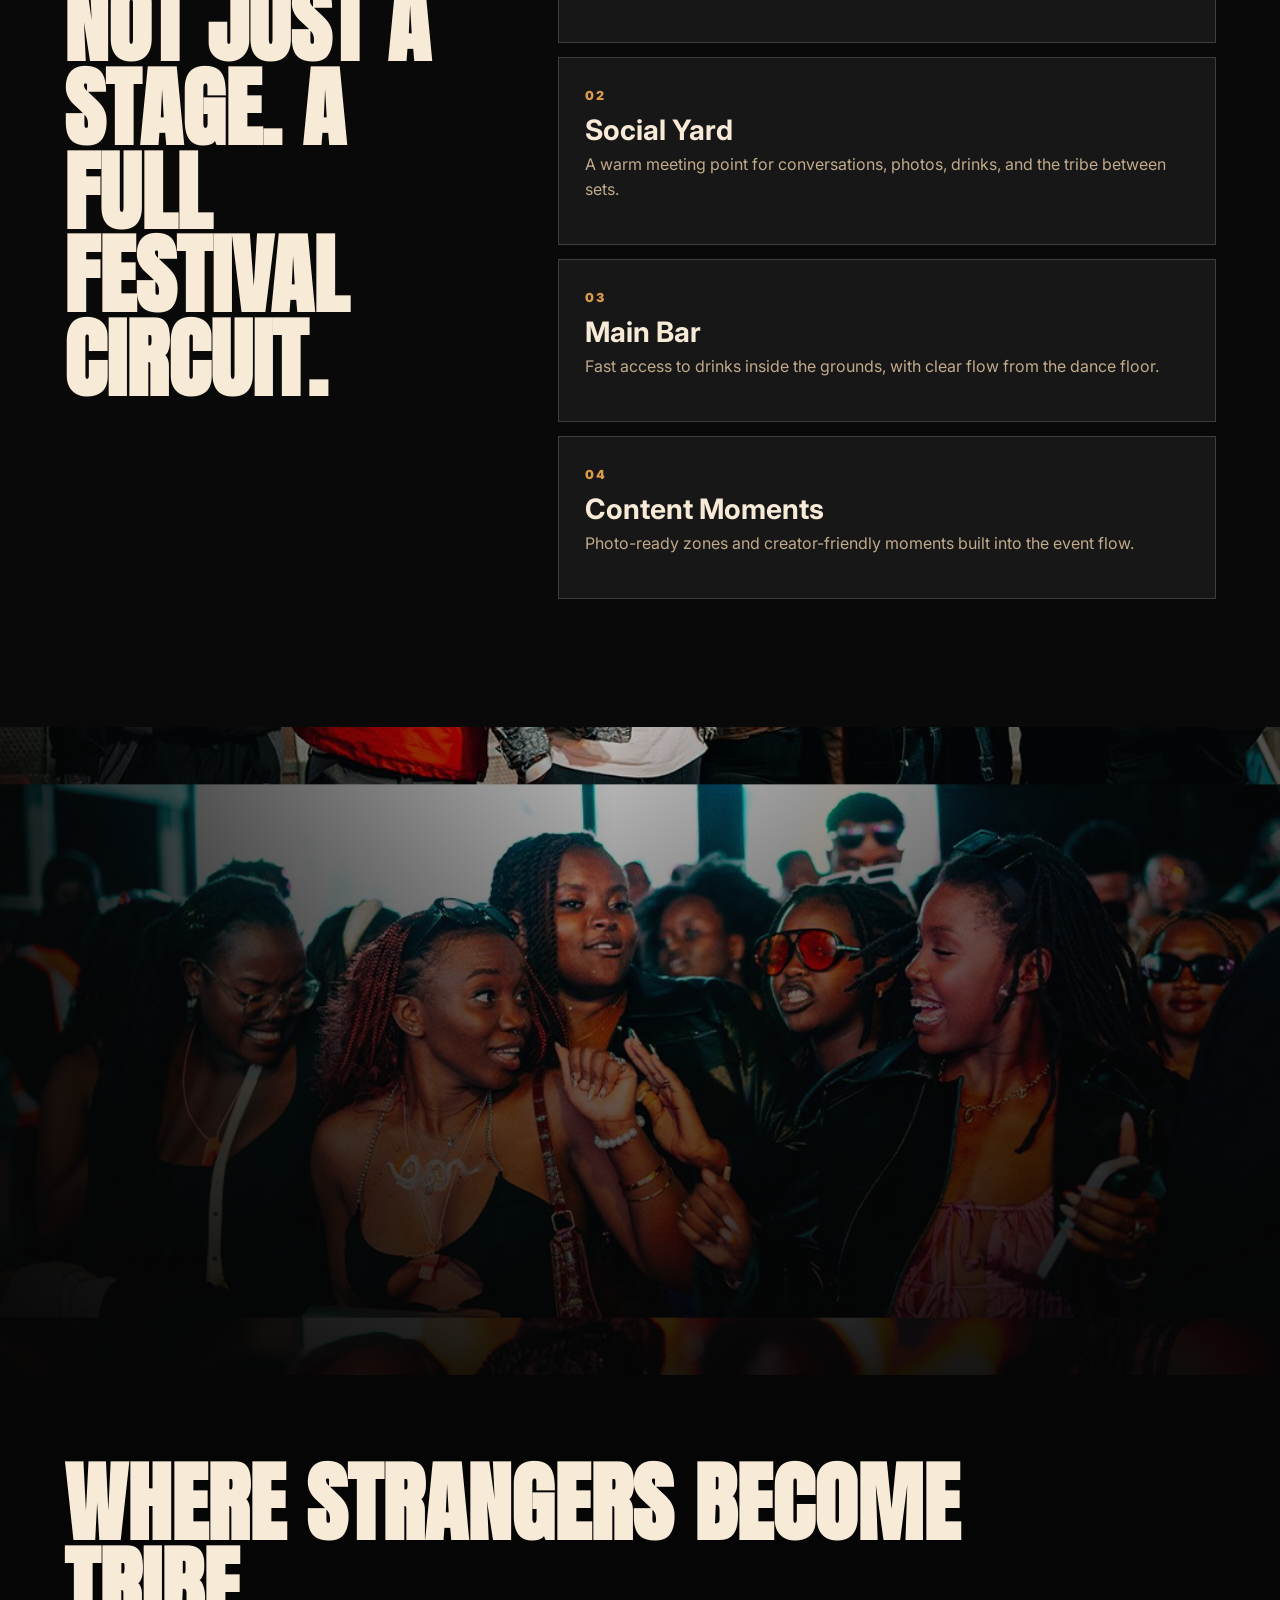
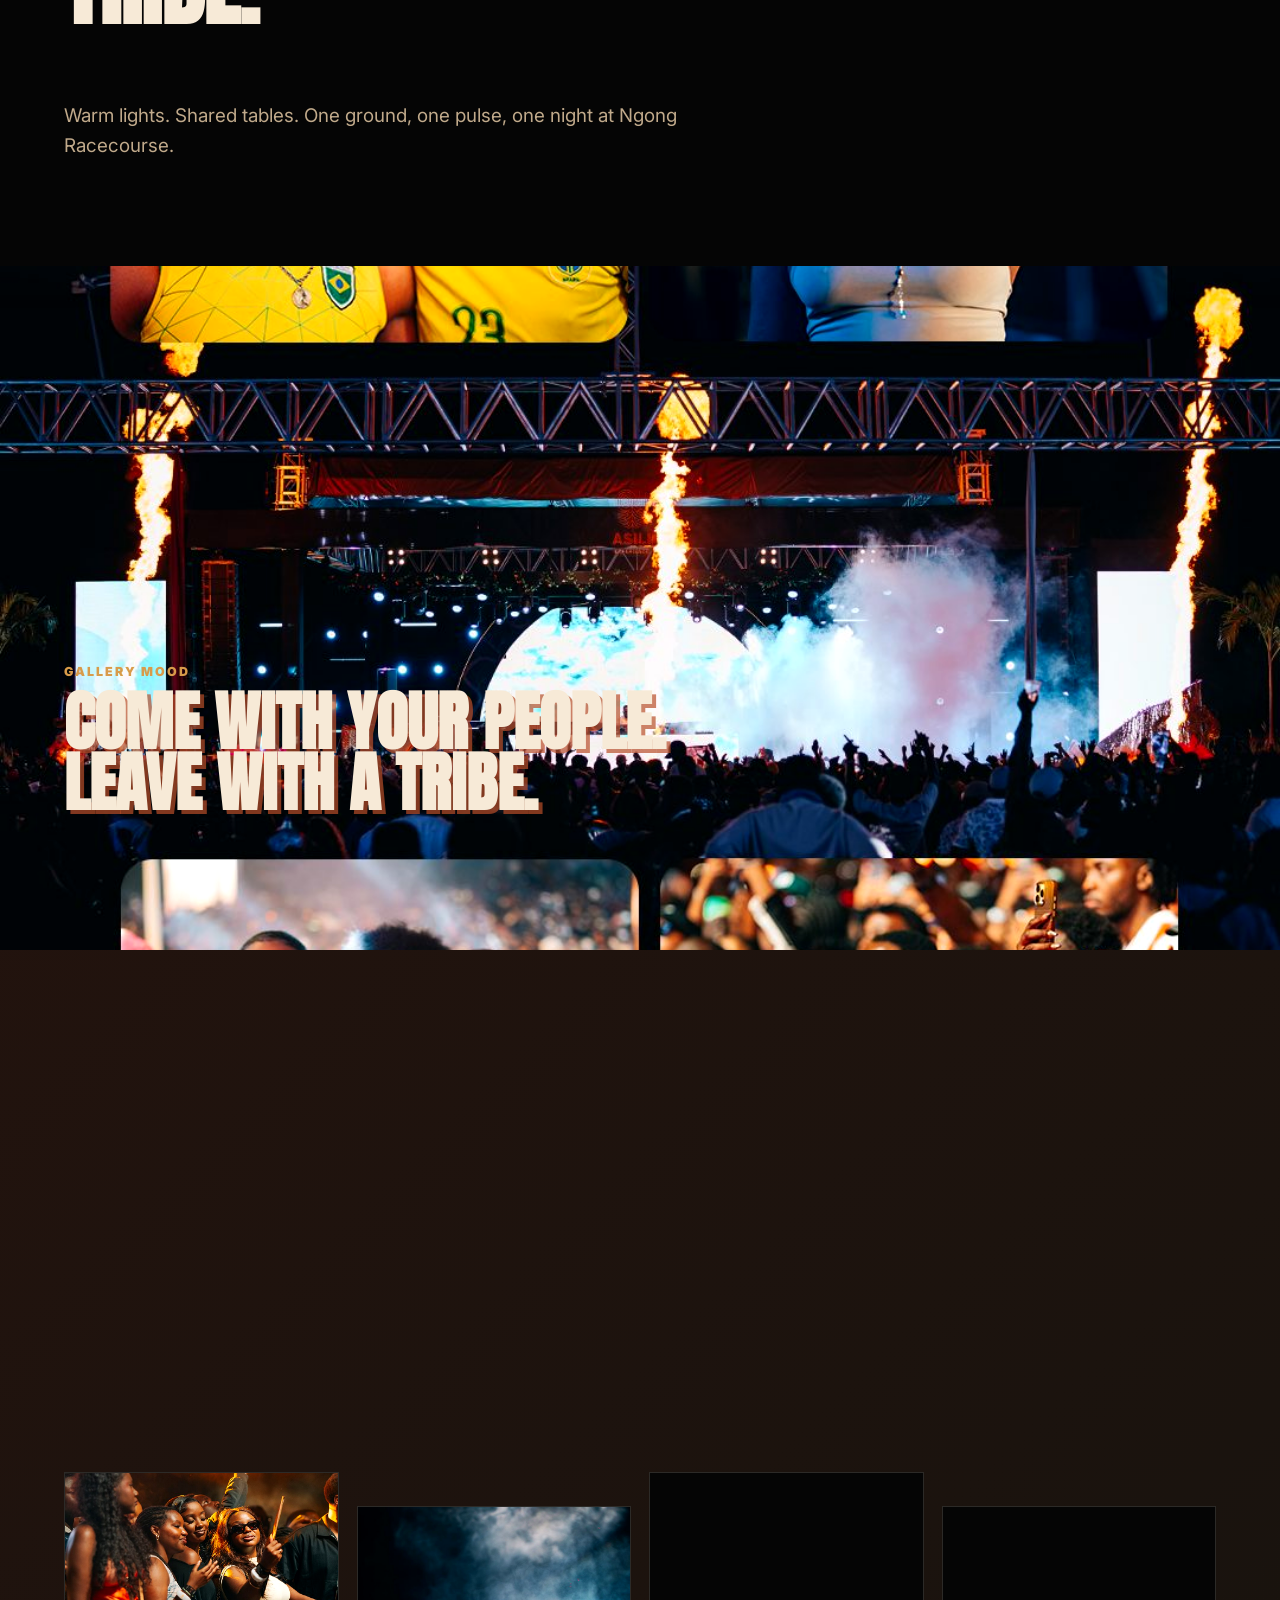
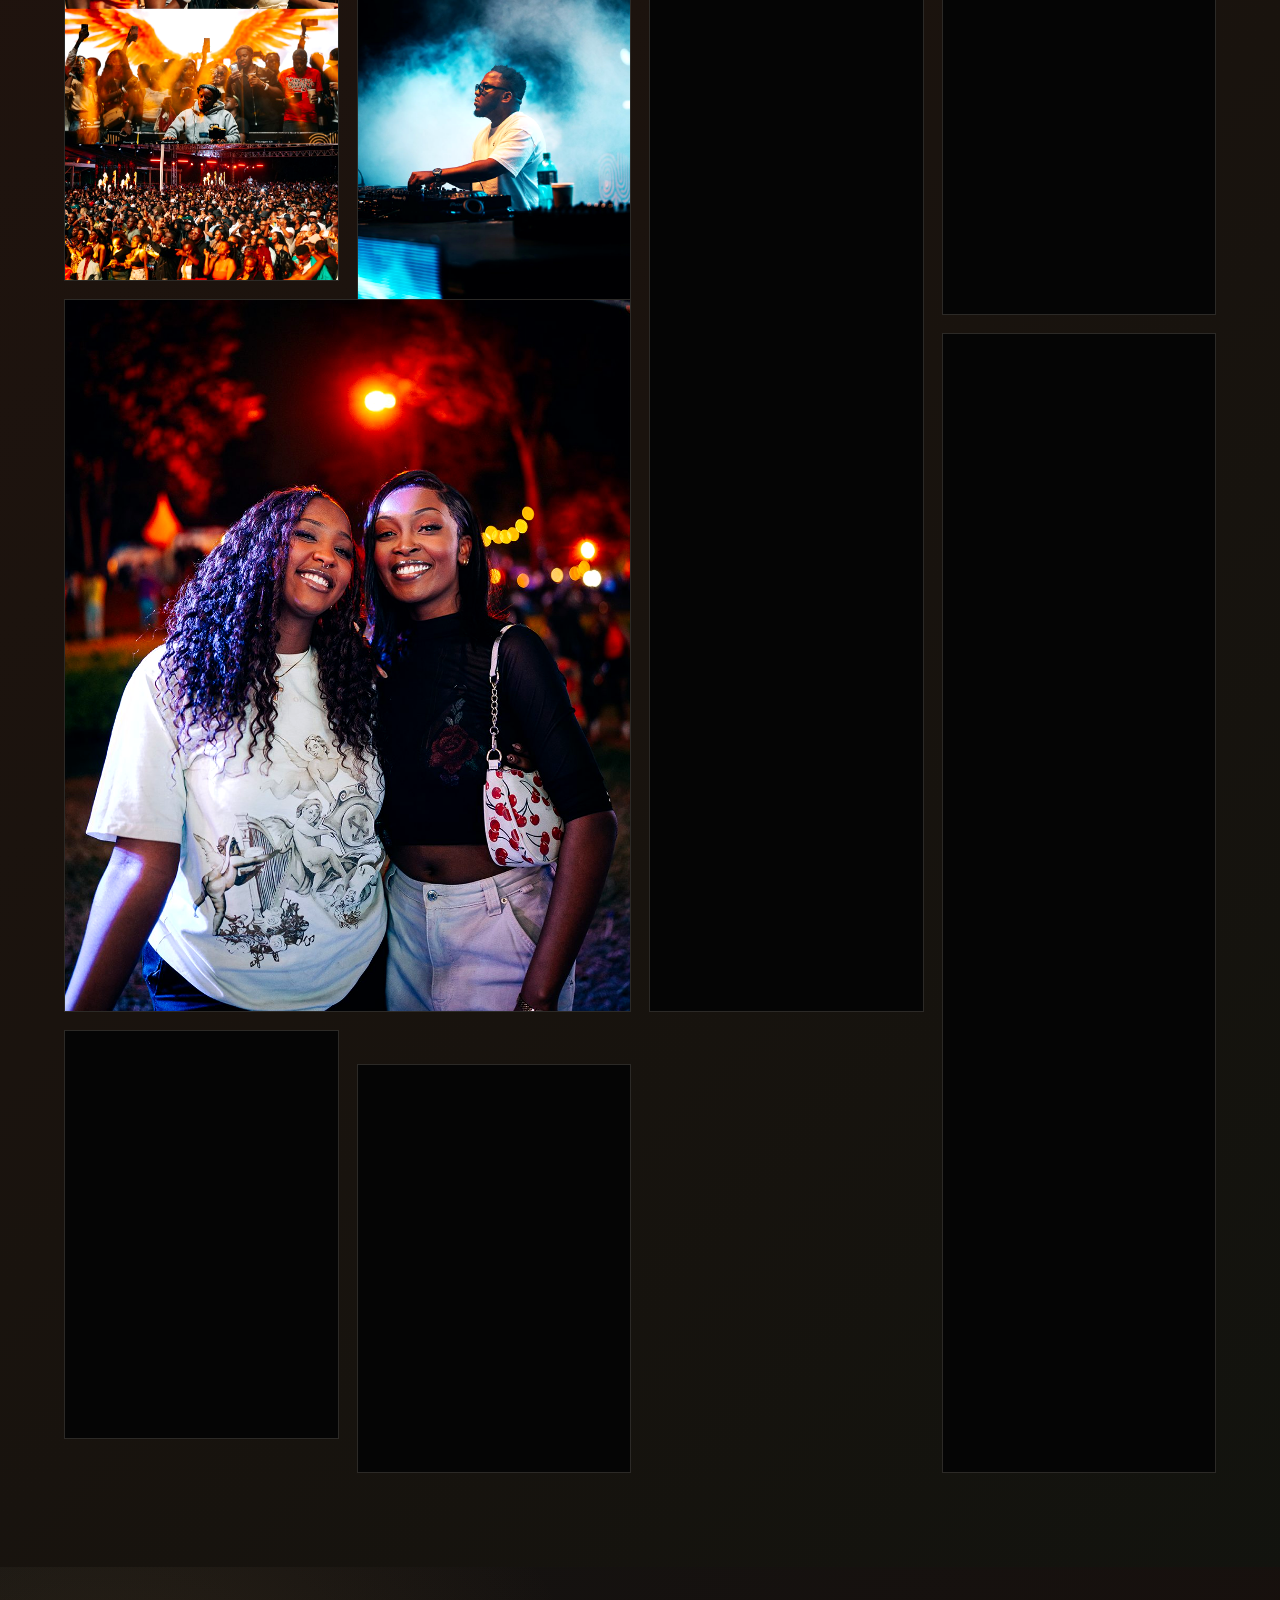
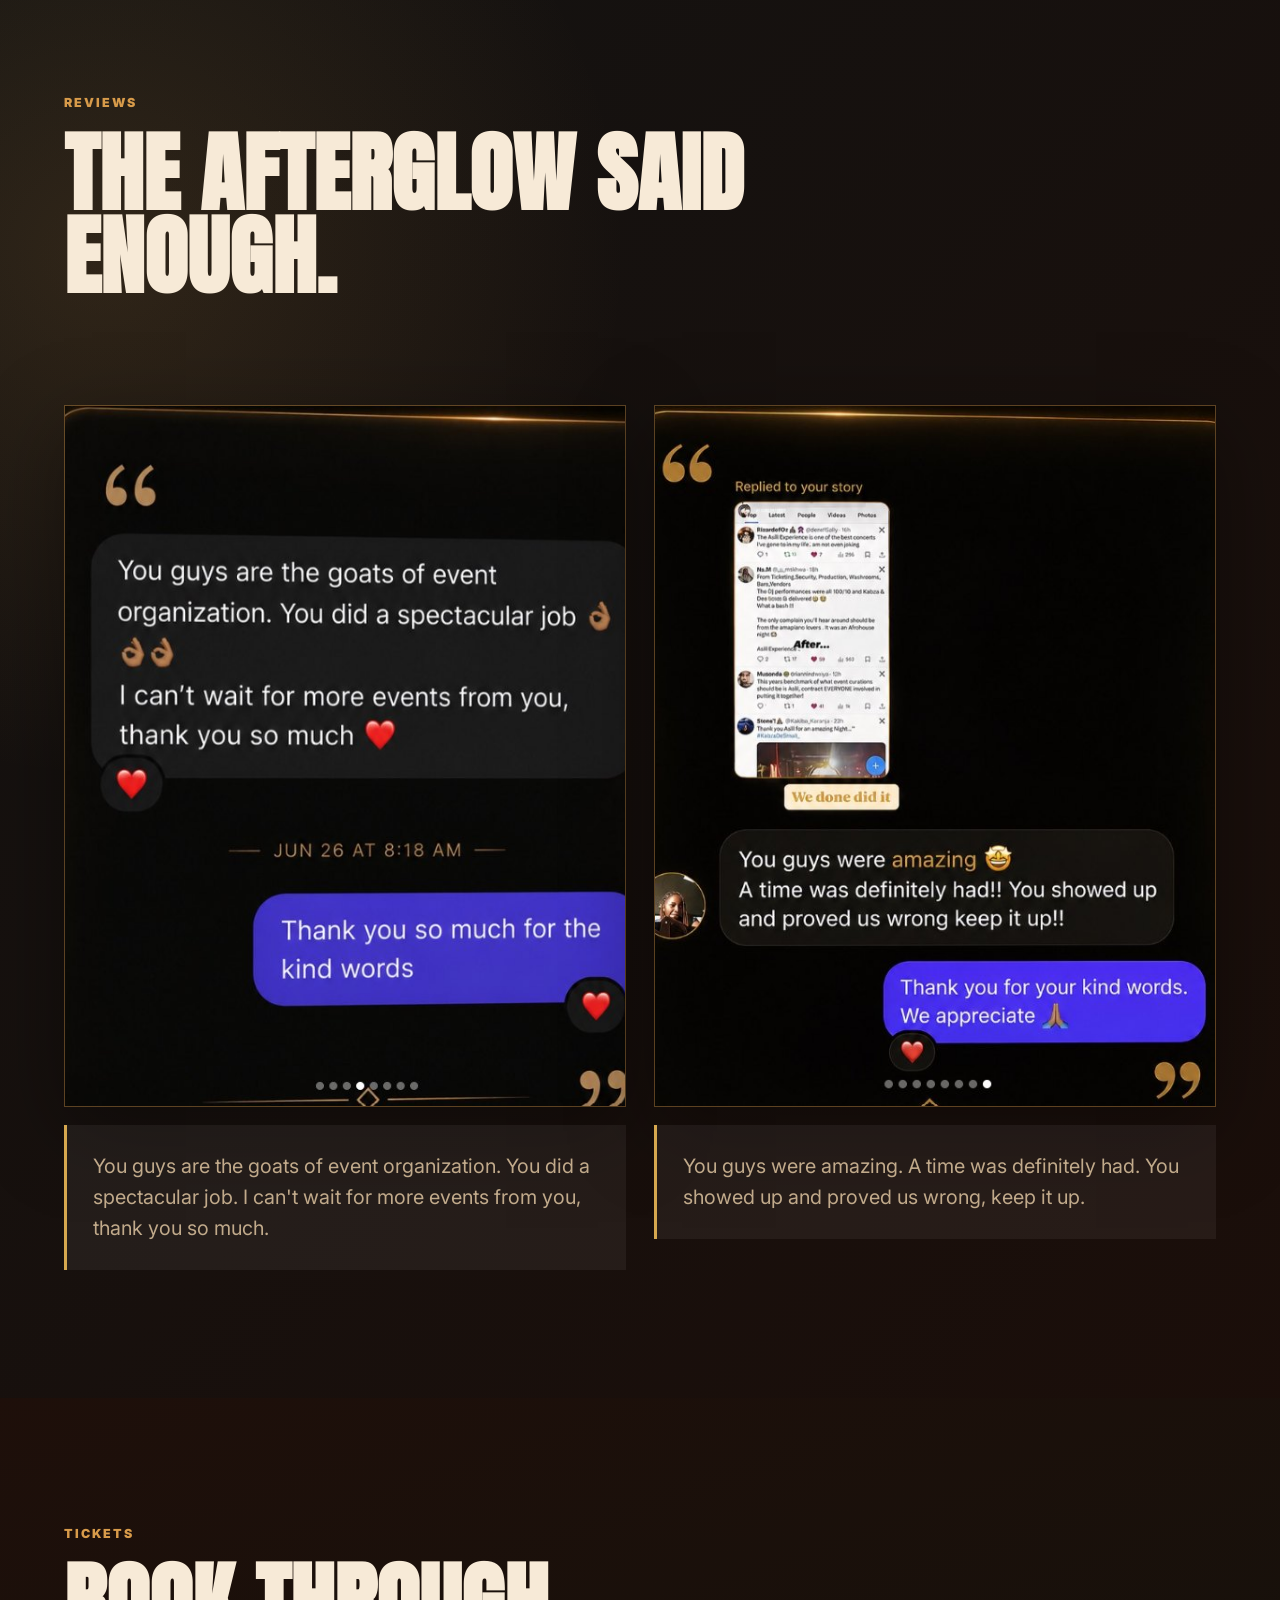
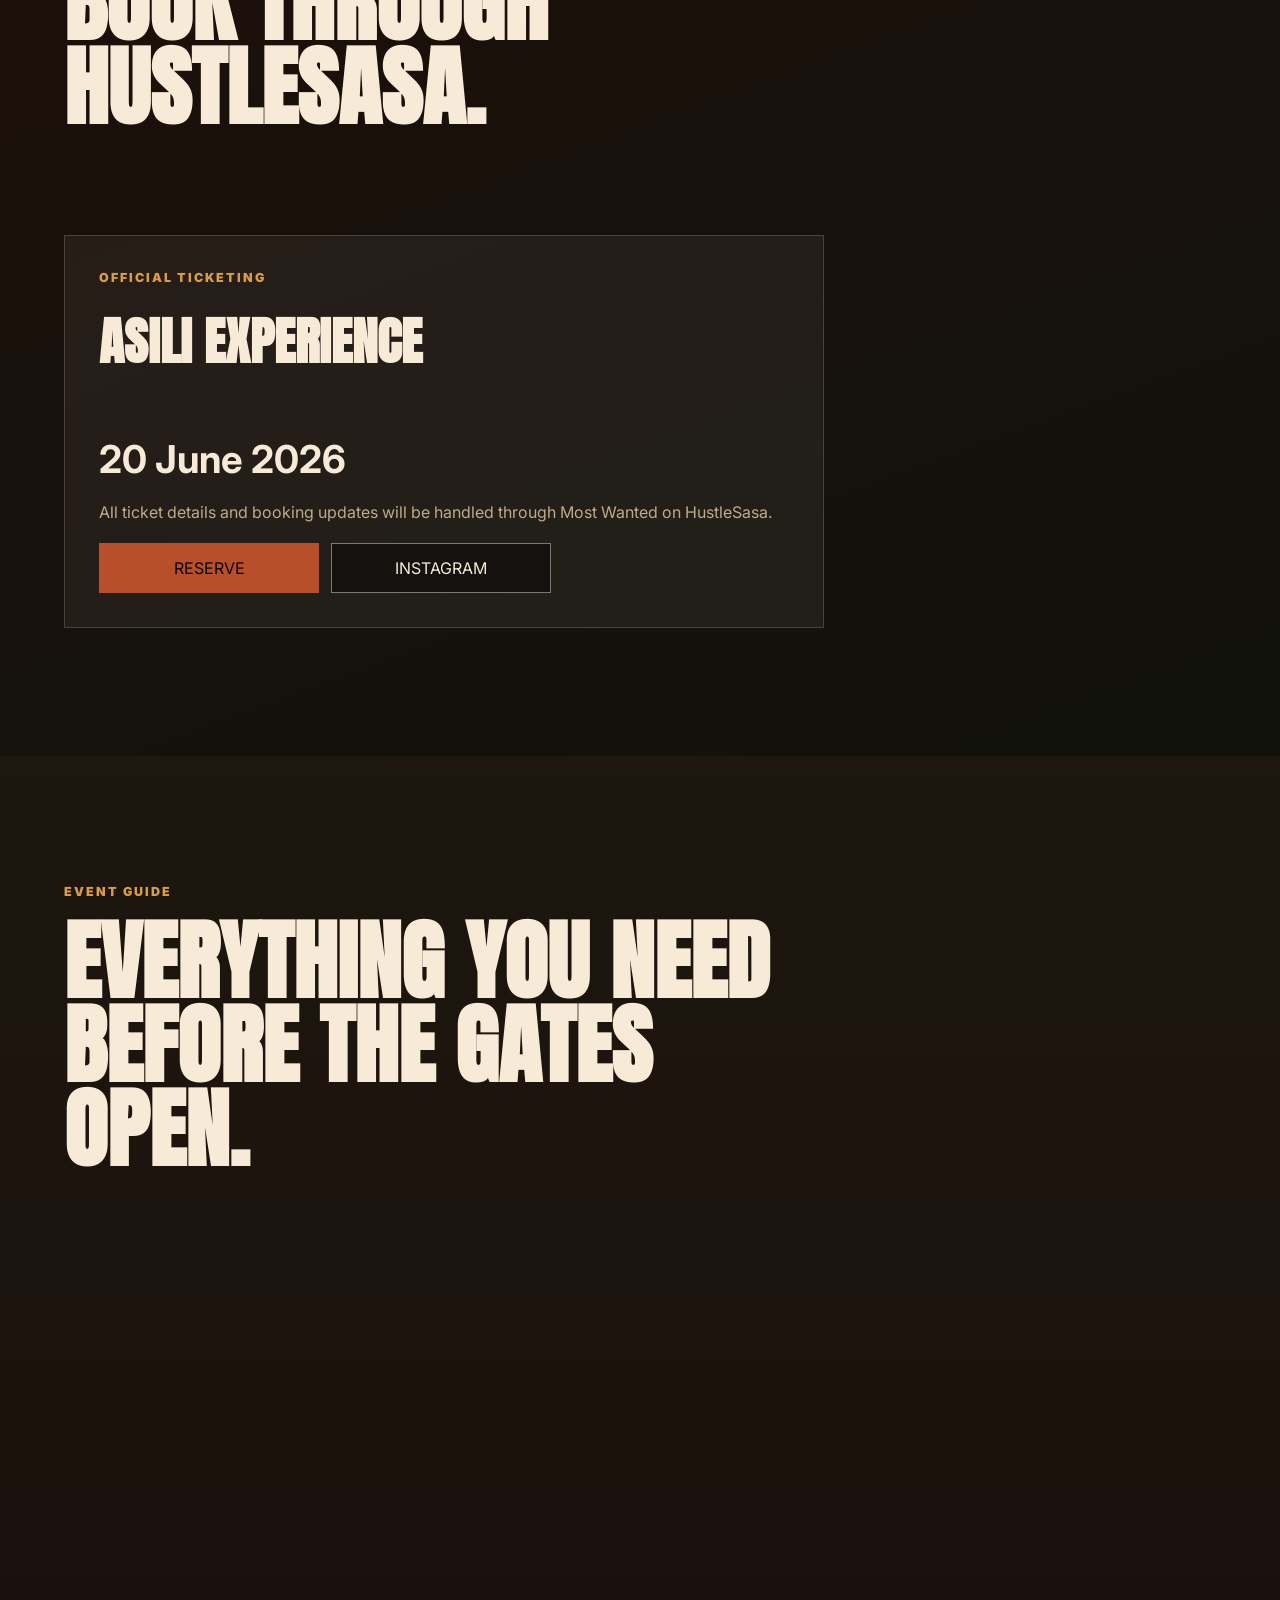
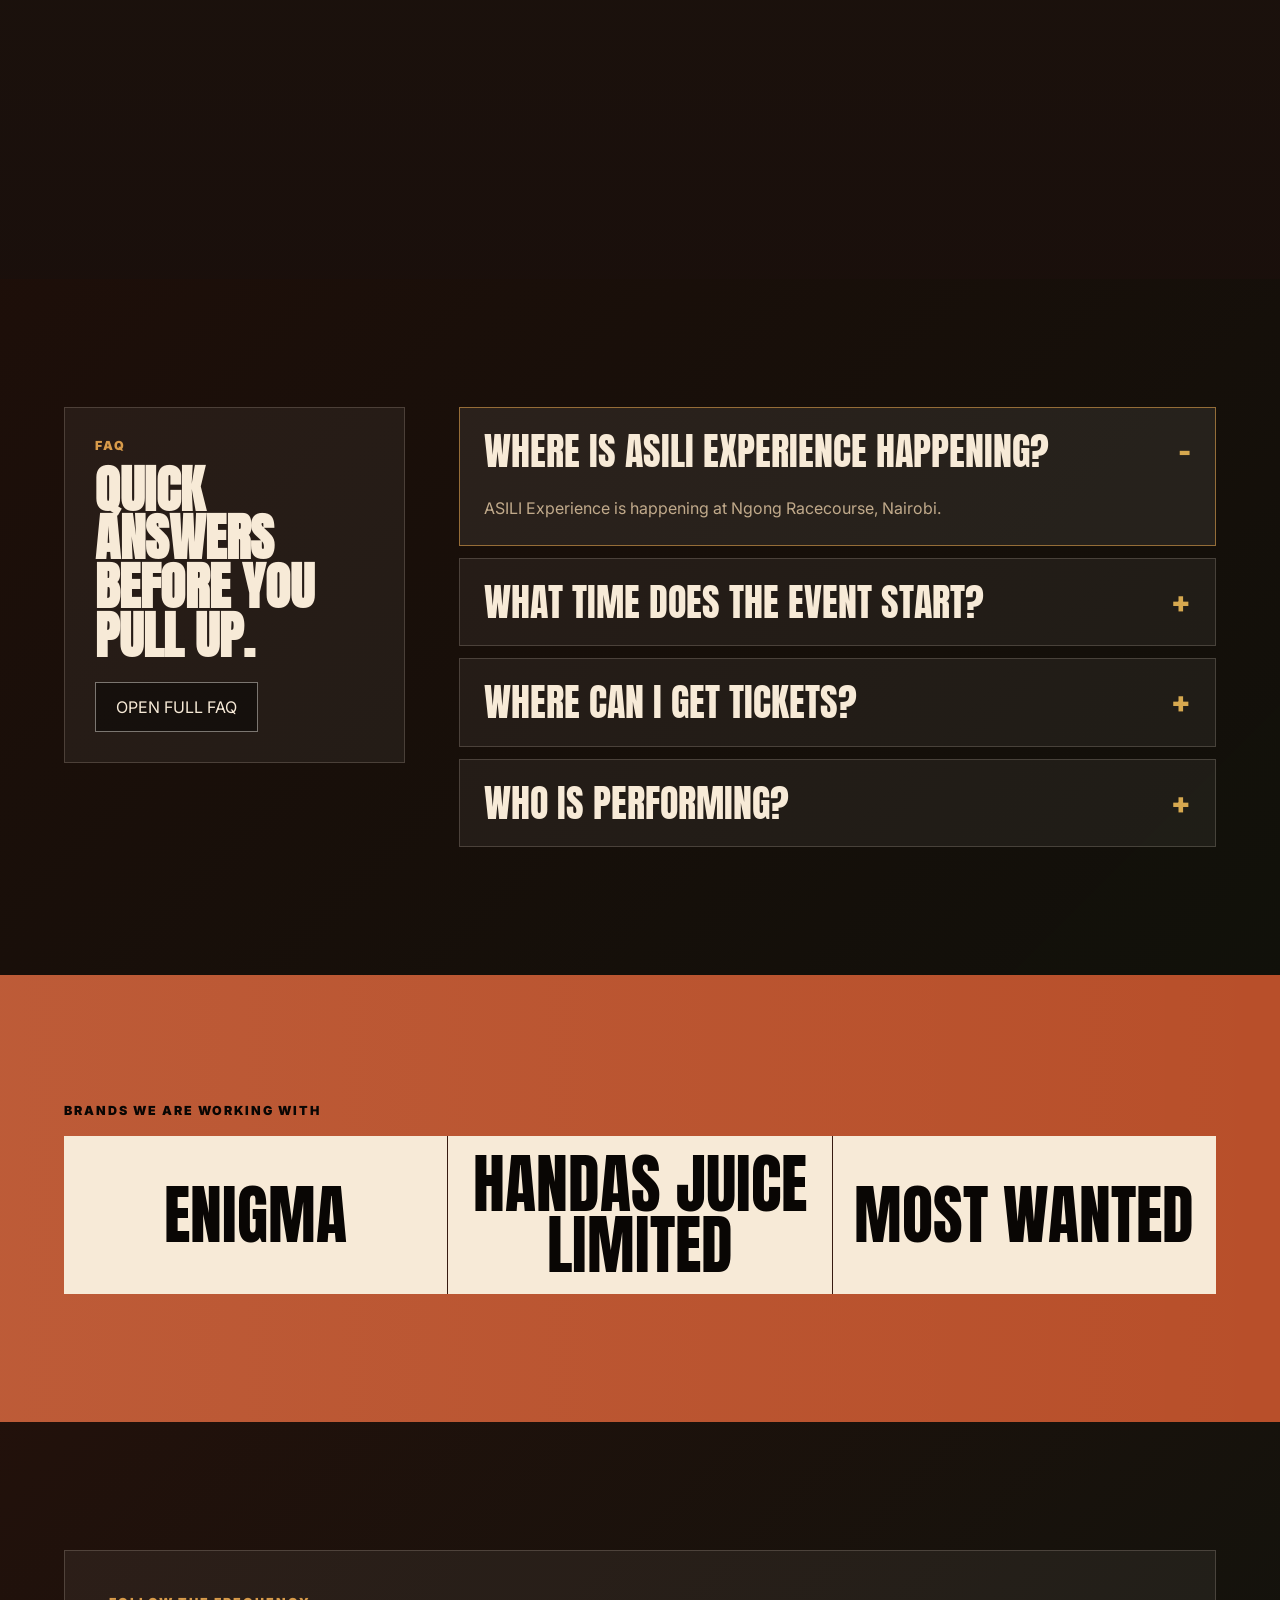
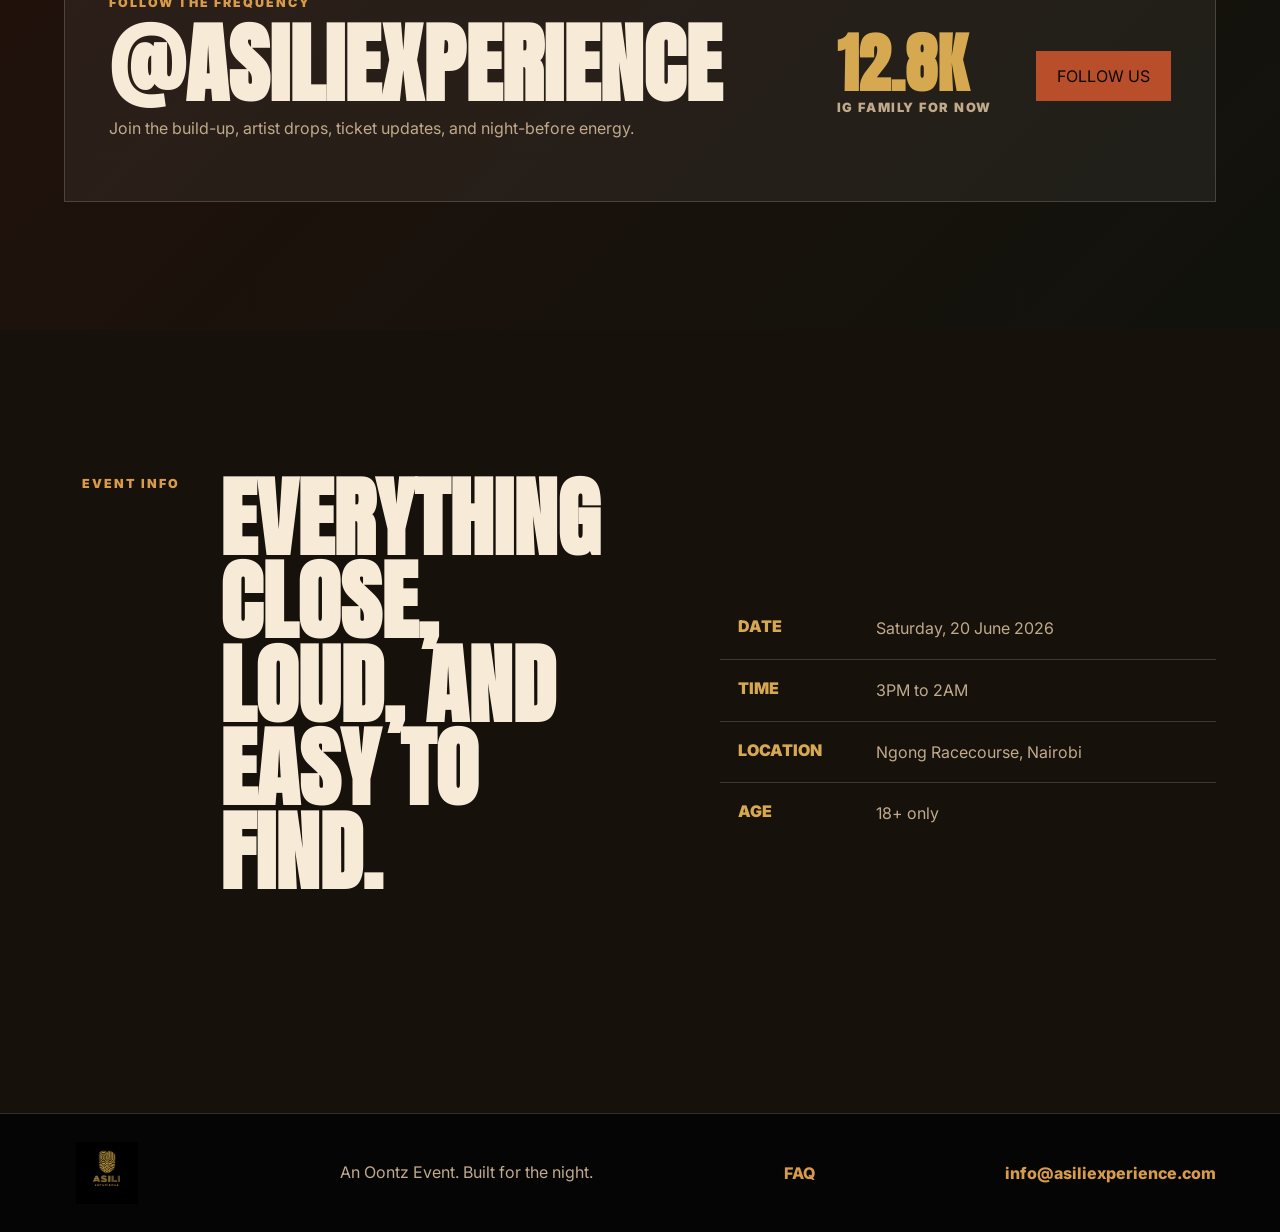
==== commit 14e5d172: "Add video hero and event reviews" ====
--- a/index.html
+++ b/index.html
@@ -127,7 +127,9 @@
 
     <main id="top">
       <section class="hero" aria-label="ASILI event introduction">
-        <img class="hero-image" src="assets/home-stage-background.png" alt="ASILI Experience Afro House Festival Nairobi main stage render at Ngong Racecourse">
+        <video class="hero-image hero-video" autoplay muted loop playsinline poster="assets/home-stage-background.png" aria-label="ASILI Experience Afro House Festival Nairobi main stage video at Ngong Racecourse">
+          <source src="assets/asili-stage-hero.mp4" type="video/mp4">
+        </video>
         <div class="hero-scrim"></div>
         <div class="hero-orbit orbit-one" aria-hidden="true"></div>
         <div class="hero-orbit orbit-two" aria-hidden="true"></div>
@@ -218,7 +220,7 @@
       </section>
 
       <section class="stage-section" aria-label="ASILI main stage">
-        <img src="assets/event-day-04.png" alt="ASILI Experience main stage crowd with live Afro House performance lights at Ngong Racecourse">
+        <img src="assets/event-day-04.jpg" alt="ASILI Experience main stage crowd with live Afro House performance lights at Ngong Racecourse">
         <div class="stage-copy">
           <p class="section-kicker">Main stage</p>
           <h2>One stage. Big sound. Roots under open sky.</h2>
@@ -258,7 +260,7 @@
       </section>
 
       <section class="tent-section" aria-label="ASILI crowd under the tent">
-        <img src="assets/event-day-08.png" alt="ASILI Experience festival crowd and friends captured during the event at Ngong Racecourse">
+        <img src="assets/event-day-08.jpg" alt="ASILI Experience festival crowd and friends captured during the event at Ngong Racecourse">
       </section>
 
       <section class="tent-words" aria-label="ASILI tent words">
@@ -269,7 +271,7 @@
       </section>
 
       <section class="party-gallery" aria-label="ASILI party gallery">
-        <img src="assets/event-day-19.png" alt="ASILI Experience event-day collage showing performers and crowd energy in Nairobi">
+        <img src="assets/event-day-19.jpg" alt="ASILI Experience event-day collage showing performers and crowd energy in Nairobi">
         <div class="gallery-copy">
           <p class="section-kicker">Gallery mood</p>
           <h2>Come with your people. Leave with a tribe.</h2>
@@ -284,17 +286,52 @@
           </div>
           <div class="moments-grid">
             <figure>
-              <img src="assets/event-day-01.png" alt="ASILI Experience performer on stage during the Nairobi event">
-            </figure>
-            <figure>
-              <img src="assets/event-day-06.png" alt="ASILI Experience DJ performing through smoke and lights">
-            </figure>
-            <figure>
-              <img src="assets/event-day-13.png" alt="Friends smiling at ASILI Experience event day in Nairobi">
-            </figure>
-            <figure>
-              <img src="assets/event-day-17.png" alt="ASILI Experience guests singing and dancing near the stage">
-            </figure>
+              <img src="assets/event-day-02.jpg" alt="ASILI Experience stage and crowd collage from the Nairobi event" loading="lazy" decoding="async">
+            </figure>
+            <figure>
+              <img src="assets/event-day-06.jpg" alt="ASILI Experience DJ performing through smoke and lights" loading="lazy" decoding="async">
+            </figure>
+            <figure>
+              <img src="assets/event-day-07.jpg" alt="ASILI Experience vocalist leading the crowd during the event" loading="lazy" decoding="async">
+            </figure>
+            <figure>
+              <img src="assets/event-day-11.jpg" alt="ASILI Experience DJ playing under blue smoke and stage lights" loading="lazy" decoding="async">
+            </figure>
+            <figure>
+              <img src="assets/event-day-13.jpg" alt="Friends smiling at ASILI Experience event day in Nairobi" loading="lazy" decoding="async">
+            </figure>
+            <figure>
+              <img src="assets/event-day-15.jpg" alt="ASILI Experience guest dancing with a cup near the stage" loading="lazy" decoding="async">
+            </figure>
+            <figure>
+              <img src="assets/event-day-17.jpg" alt="ASILI Experience guests singing and dancing near the stage" loading="lazy" decoding="async">
+            </figure>
+            <figure>
+              <img src="assets/event-day-18.jpg" alt="ASILI Experience fire performer on stage at night" loading="lazy" decoding="async">
+            </figure>
+          </div>
+        </div>
+      </section>
+
+      <section id="reviews" class="section reviews-section" aria-label="ASILI Experience reviews">
+        <div class="section-inner">
+          <div class="section-heading">
+            <p class="section-kicker">Reviews</p>
+            <h2>The afterglow said enough.</h2>
+          </div>
+          <div class="reviews-grid">
+            <article class="review-card">
+              <img src="assets/asili-review-goats.jpg" alt="Customer feedback praising ASILI Experience event organization" loading="lazy" decoding="async">
+              <blockquote>
+                <p>You guys are the goats of event organization. You did a spectacular job. I can't wait for more events from you, thank you so much.</p>
+              </blockquote>
+            </article>
+            <article class="review-card">
+              <img src="assets/asili-review-amazing.jpg" alt="Customer feedback saying ASILI Experience was amazing" loading="lazy" decoding="async">
+              <blockquote>
+                <p>You guys were amazing. A time was definitely had. You showed up and proved us wrong, keep it up.</p>
+              </blockquote>
+            </article>
           </div>
         </div>
       </section>
@@ -453,3 +490,4 @@
     <script src="script.js"></script>
   </body>
 </html>
+
--- a/styles.css
+++ b/styles.css
@@ -255,6 +255,10 @@
   animation: heroDrift 18s ease-in-out infinite alternate;
 }
 
+.hero-video {
+  background: #050505;
+}
+
 .hero-scrim {
   background:
     linear-gradient(90deg, rgba(0, 0, 0, 0.84), rgba(0, 0, 0, 0.28) 48%, rgba(0, 0, 0, 0.72)),
@@ -950,7 +954,8 @@
 
 .moments-grid {
   display: grid;
-  grid-template-columns: repeat(4, minmax(180px, 1fr));
+  grid-template-columns: repeat(4, minmax(0, 1fr));
+  grid-auto-flow: dense;
   gap: clamp(10px, 1.6vw, 18px);
 }
 
@@ -963,6 +968,14 @@
   background: #050505;
 }
 
+.moments-grid figure:nth-child(3n) {
+  grid-row: span 2;
+}
+
+.moments-grid figure:nth-child(5n) {
+  grid-column: span 2;
+}
+
 .moments-grid figure:nth-child(even) {
   transform: translateY(clamp(18px, 3vw, 34px));
 }
@@ -978,6 +991,47 @@
 .moments-grid figure:hover img {
   transform: scale(1.04);
   filter: saturate(1.14) contrast(1.12);
+}
+
+.reviews-section {
+  background:
+    radial-gradient(circle at 8% 20%, rgba(216, 155, 74, 0.14), transparent 32%),
+    linear-gradient(135deg, rgba(247, 234, 215, 0.06), rgba(184, 79, 42, 0.12)),
+    #050505;
+}
+
+.reviews-grid {
+  display: grid;
+  grid-template-columns: repeat(2, minmax(0, 1fr));
+  gap: clamp(16px, 3vw, 28px);
+  align-items: start;
+}
+
+.review-card {
+  display: grid;
+  gap: 18px;
+}
+
+.review-card img {
+  width: 100%;
+  aspect-ratio: 4 / 5;
+  object-fit: cover;
+  border: 1px solid rgba(216, 155, 74, 0.36);
+  box-shadow: 0 24px 80px rgba(0, 0, 0, 0.36);
+}
+
+.review-card blockquote {
+  margin: 0;
+  padding: clamp(18px, 3vw, 26px);
+  border-left: 3px solid var(--gold);
+  background: rgba(255, 255, 255, 0.055);
+}
+
+.review-card p {
+  margin: 0;
+  color: var(--muted);
+  font-size: clamp(1rem, 1.7vw, 1.24rem);
+  line-height: 1.55;
 }
 
 .tickets-section {
@@ -1517,6 +1571,7 @@
   .brand-strip,
   .moments-grid,
   .party-gallery,
+  .reviews-grid,
   .social-card,
   .ticket-grid {
     grid-template-columns: 1fr;
@@ -1525,6 +1580,8 @@
   .moments-grid figure,
   .moments-grid figure:nth-child(even) {
     min-height: 360px;
+    grid-column: auto;
+    grid-row: auto;
     transform: none;
   }
 
